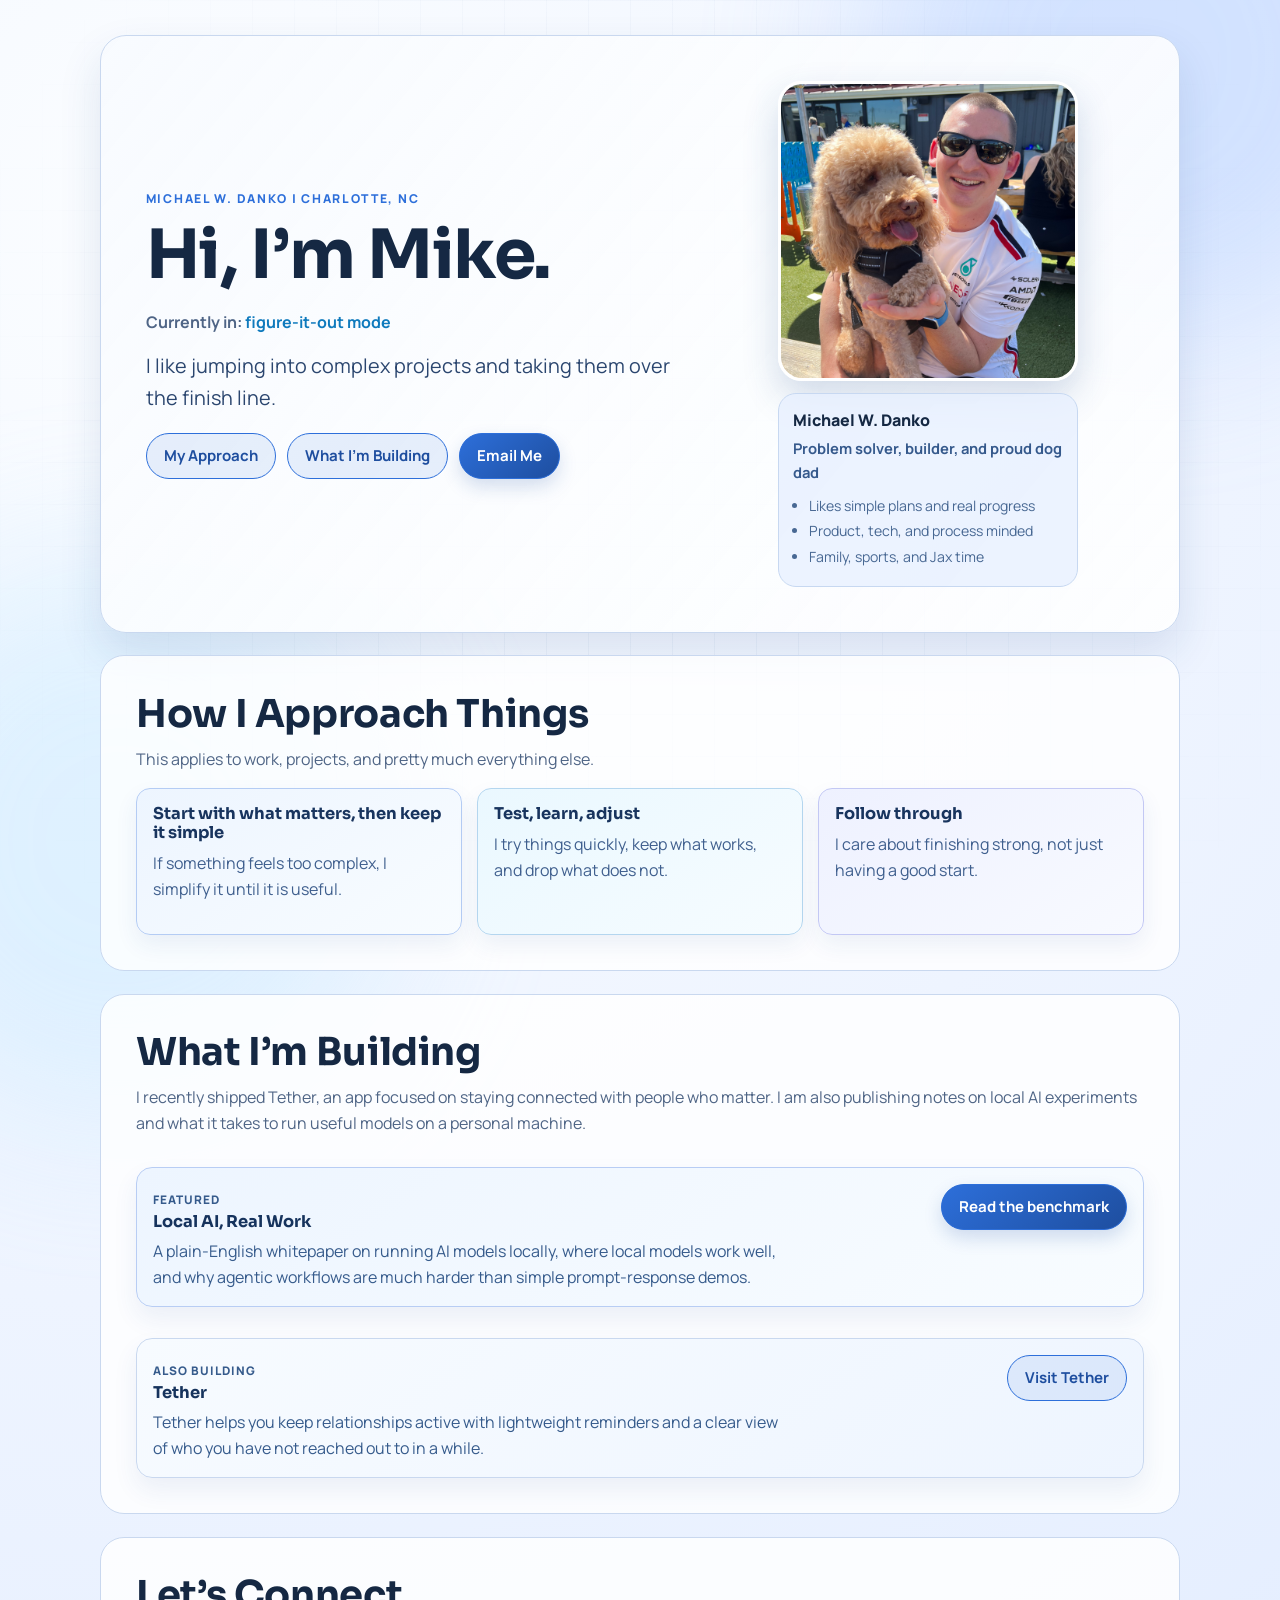
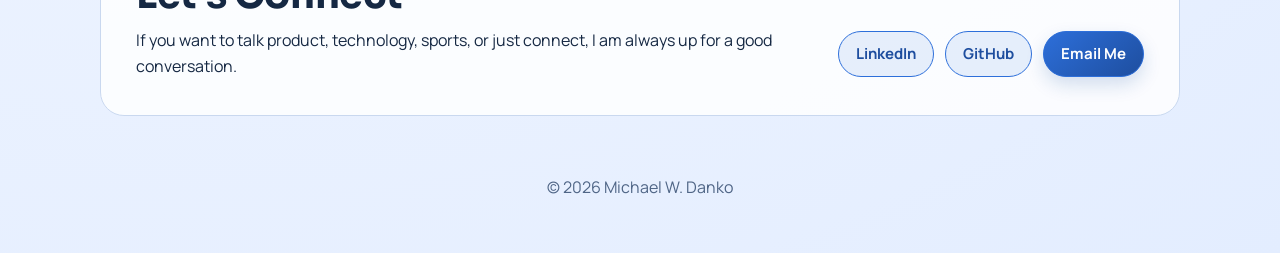
==== index.html @ 5212ba72 "hides po page" ====
<!doctype html>
<html lang="en">
  <head>
    <meta charset="UTF-8" />
    <meta name="viewport" content="width=device-width, initial-scale=1.0" />
    <title>Michael W. Danko | Product, Systems, and Good Dad Energy</title>
    <meta
      name="description"
      content="Get to know Michael W. Danko: product leadership, systems thinking, technical curiosity, and practical execution."
    />
    <link rel="canonical" href="https://michaelwdanko.com/" />

    <meta property="og:type" content="website" />
    <meta property="og:url" content="https://michaelwdanko.com/" />
    <meta property="og:title" content="Michael W. Danko | Product, Systems, and Good Dad Energy" />
    <meta
      property="og:description"
      content="Get to know Michael W. Danko: product leadership, systems thinking, technical curiosity, and practical execution."
    />
    <meta property="og:image" content="https://michaelwdanko.com/images/profile-photo2.jpeg" />
    <meta property="og:image:alt" content="Michael Danko with Jax" />

    <meta name="twitter:card" content="summary_large_image" />
    <meta name="twitter:url" content="https://michaelwdanko.com/" />
    <meta name="twitter:title" content="Michael W. Danko | Product, Systems, and Good Dad Energy" />
    <meta
      name="twitter:description"
      content="Get to know Michael W. Danko: product leadership, systems thinking, technical curiosity, and practical execution."
    />
    <meta name="twitter:image" content="https://michaelwdanko.com/images/profile-photo2.jpeg" />
    <meta name="twitter:image:alt" content="Michael Danko with Jax" />

    <link rel="preconnect" href="https://fonts.googleapis.com" />
    <link rel="preconnect" href="https://fonts.gstatic.com" crossorigin />
    <link
      href="https://fonts.googleapis.com/css2?family=Manrope:wght@400;500;600;700;800&family=Sora:wght@500;600;700;800&display=swap"
      rel="stylesheet"
    />
    <link rel="stylesheet" href="styles.css" />
  </head>
  <body>
    <div class="texture" aria-hidden="true"></div>
    <div class="orb orb-a" aria-hidden="true"></div>
    <div class="orb orb-b" aria-hidden="true"></div>

    <main id="top" class="container">
      <section class="hero reveal">
        <div class="hero-grid">
          <div>
            <p class="eyebrow">Michael W. Danko | Charlotte, NC</p>
            <h1>Hi, I’m Mike.</h1>
            <p class="rotator-wrap">
              Currently in:
              <span id="rotator" class="rotator">figure-it-out mode</span>
            </p>
            <p class="lead">
              I like jumping into complex projects and taking them over the finish line.
            </p>
            <div class="hero-actions">
              <a class="btn btn-ghost" href="#work">My Approach</a>
              <a class="btn btn-ghost" href="#projects">What I’m Building</a>
              <a class="btn btn-primary" href="#connect">Email Me</a>
            </div>
          </div>
          <aside class="hero-profile">
            <img
              class="profile-photo"
              src="images/profile-photo2.jpeg"
              alt="Michael Danko with Jax"
              onerror="this.onerror=null;this.src='images/profile-photo.jpg';"
            />
            <div class="profile-card">
              <p class="profile-name">Michael W. Danko</p>
              <p class="profile-title">Problem solver, builder, and proud dog dad</p>
              <ul class="profile-highlights">
                <li>Likes simple plans and real progress</li>
                <li>Product, tech, and process minded</li>
                <li>Family, sports, and Jax time</li>
              </ul>
            </div>
          </aside>
        </div>
      </section>

      <section id="work" class="panel reveal delay-1">
        <h2>How I Approach Things</h2>
        <p class="section-intro">
          This applies to work, projects, and pretty much everything else.
        </p>
        <div class="work-grid">
          <article>
            <h3>Start with what matters, then keep it simple</h3>
            <p>
              If something feels too complex, I simplify it until it is useful.
            </p>
          </article>
          <article>
            <h3>Test, learn, adjust</h3>
            <p>I try things quickly, keep what works, and drop what does not.</p>
          </article>
          <article>
            <h3>Follow through</h3>
            <p>I care about finishing strong, not just having a good start.</p>
          </article>
        </div>
      </section>

      <section id="projects" class="panel reveal delay-2">
        <h2>What I’m Building</h2>
        <p class="section-intro">
          I recently shipped Tether, an app focused on staying connected with people who matter.
          I am also publishing notes on local AI experiments and what it takes to run useful models on a personal machine.
        </p>
        <div class="project-stack">
          <article class="project-card">
            <div>
              <p class="project-label">Featured</p>
              <h3>Local AI, Real Work</h3>
              <p>
                A plain-English whitepaper on running AI models locally, where local models work well,
                and why agentic workflows are much harder than simple prompt-response demos.
              </p>
            </div>
            <a class="btn btn-primary" href="llm-benchmarking.html">Read the benchmark</a>
          </article>

          <!-- <article class="project-card project-card-secondary">
            <div>
              <p class="project-label">New draft</p>
              <h3>How I use AI as a product owner</h3>
              <p>
                A blog-style walkthrough of how I use voice capture, frontier models, and artifact-specific skills
                to turn rough thinking into structured product work.
              </p>
            </div>
            <a class="btn btn-ghost" href="po-workflow.html">Read the workflow</a>
          </article> -->

          <article class="project-card project-card-secondary">
            <div>
              <p class="project-label">Also building</p>
              <h3>Tether</h3>
              <p>
                Tether helps you keep relationships active with lightweight reminders and a clear view
                of who you have not reached out to in a while.
              </p>
            </div>
            <a
              class="btn btn-ghost"
              href="https://tether.michaelwdanko.com"
              target="_blank"
              rel="noreferrer"
              >Visit Tether</a
            >
          </article>
        </div>
      </section>

      <section id="connect" class="connect panel reveal delay-3">
        <h2>Let’s Connect</h2>
        <div class="connect-row">
          <p>
            If you want to talk product, technology, sports, or just connect, I am always up for a good conversation.
          </p>
          <div class="connect-actions">
            <a class="btn btn-ghost" href="http://linkedin.com/in/michaelwdanko/" target="_blank" rel="noreferrer"
              >LinkedIn</a
            >
            <a class="btn btn-ghost" href="https://github.com/MichaelWDanko" target="_blank" rel="noreferrer"
              >GitHub</a
            >
            <a class="btn btn-primary" href="mailto:michaeldanko@icloud.com">Email Me</a>
          </div>
        </div>
      </section>
    </main>

    <footer>
      <p>© <span id="year"></span> Michael W. Danko</p>
    </footer>

    <script src="script.js"></script>
  </body>
</html>
---- styles.css ----
:root {
  --bg: #eef4ff;
  --bg-deep: #e3edff;
  --paper: #f8fbff;
  --panel: rgba(255, 255, 255, 0.82);
  --text: #152843;
  --muted: #4f6586;
  --line: #c9d8ef;
  --brand: #2d6fda;
  --brand-dark: #1e4e9f;
  --brand-soft: #e2edff;
  --accent: #5ea9ff;
  --pop: #0f7abd;
  --shadow: 0 20px 44px rgba(27, 64, 129, 0.12);
}

* {
  box-sizing: border-box;
}

html {
  scroll-behavior: smooth;
}

body {
  margin: 0;
  background: radial-gradient(circle at 14% 12%, #fbfdff 0%, var(--bg) 55%, var(--bg-deep) 100%);
  color: var(--text);
  font-family: "Manrope", "Avenir Next", "Segoe UI", sans-serif;
  line-height: 1.6;
  overflow-x: hidden;
}

.texture {
  position: fixed;
  inset: 0;
  pointer-events: none;
  background-image: linear-gradient(rgba(58, 96, 156, 0.05) 1px, transparent 1px),
    linear-gradient(90deg, rgba(58, 96, 156, 0.05) 1px, transparent 1px);
  background-size: 42px 42px;
  mask-image: radial-gradient(circle at center, black 32%, transparent 92%);
  z-index: -4;
}

.orb {
  position: fixed;
  width: 560px;
  height: 560px;
  border-radius: 50%;
  filter: blur(80px);
  opacity: 0.35;
  pointer-events: none;
  z-index: -3;
}

.orb-a {
  right: -140px;
  top: -220px;
  background: #9dc0ff;
}

.orb-b {
  left: -160px;
  bottom: -220px;
  background: #b8e4ff;
}

.container {
  width: min(1080px, calc(100% - 2.2rem));
  margin: 2.2rem auto 3.7rem;
  display: grid;
  gap: 1.4rem;
}

.hero {
  border-radius: 26px;
  border: 1px solid var(--line);
  background: linear-gradient(130deg, var(--paper) 0%, rgba(255, 255, 255, 0.85) 100%);
  box-shadow: var(--shadow);
  padding: clamp(1.4rem, 4vw, 2.8rem);
}

.hero-grid {
  display: grid;
  grid-template-columns: 1.15fr 0.85fr;
  gap: 1rem;
  align-items: center;
}

.hero-profile {
  display: grid;
  gap: 0.75rem;
  justify-items: center;
}

.profile-photo {
  width: min(300px, 100%);
  aspect-ratio: 1;
  object-fit: cover;
  border-radius: 24px;
  border: 3px solid #ffffff;
  box-shadow: 0 16px 36px rgba(36, 73, 138, 0.2);
}

.profile-card {
  width: min(300px, 100%);
  border: 1px solid #c7d8f1;
  background: rgba(232, 241, 255, 0.8);
  border-radius: 18px;
  padding: 0.9rem;
}

.profile-name {
  margin: 0;
  font-weight: 800;
  font-size: 1rem;
}

.profile-title {
  margin: 0.2rem 0 0;
  color: #35598c;
  font-size: 0.92rem;
  font-weight: 700;
}

.profile-highlights {
  margin: 0.65rem 0 0;
  padding-left: 1rem;
  color: #486893;
}

.profile-highlights li {
  margin-bottom: 0.2rem;
  font-size: 0.88rem;
}

.eyebrow {
  margin: 0;
  text-transform: uppercase;
  font-size: 0.76rem;
  letter-spacing: 0.14em;
  color: var(--brand);
  font-weight: 800;
}

h1,
h2,
h3 {
  margin: 0;
  line-height: 1.15;
  font-family: "Sora", "Manrope", "Avenir Next", sans-serif;
}

h1 {
  font-size: clamp(2.15rem, 6.6vw, 4.25rem);
  font-weight: 700;
  letter-spacing: -0.02em;
  margin-top: 0.45rem;
}

h2 {
  font-size: clamp(1.6rem, 4.2vw, 2.4rem);
  font-weight: 700;
  letter-spacing: -0.01em;
  margin-bottom: 0.7rem;
}

h3 {
  font-size: 1.02rem;
  font-weight: 700;
}

p {
  margin-top: 0;
}

.lead {
  font-size: clamp(1.04rem, 2.2vw, 1.24rem);
  color: #2b466f;
  max-width: 62ch;
  margin-top: 0.9rem;
}

.top-profile {
  margin: 0.7rem 0 0;
  color: #355885;
  max-width: 62ch;
}

.rotator-wrap {
  margin: 1rem 0 0;
  font-weight: 700;
  color: var(--muted);
}

.rotator {
  color: var(--pop);
}

.hero-actions,
.connect-actions {
  margin-top: 1.15rem;
  display: flex;
  flex-wrap: wrap;
  gap: 0.7rem;
}

.connect-row {
  display: flex;
  align-items: center;
  justify-content: space-between;
  gap: 1rem;
}

.connect-row p {
  margin: 0;
  flex: 1 1 620px;
}

.connect-row .connect-actions {
  margin-top: 0;
  flex: 0 0 auto;
}

.btn {
  border: 1px solid var(--brand);
  border-radius: 999px;
  padding: 0.62rem 1.06rem;
  text-decoration: none;
  font-weight: 700;
  font-size: 0.94rem;
  background: transparent;
  cursor: pointer;
  transition: transform 200ms ease, background 240ms ease, color 200ms ease, border-color 240ms ease,
    box-shadow 240ms ease;
}

.btn:hover,
.btn:focus-visible {
  transform: translateY(-2px);
}

.btn-primary,
.btn-primary:link,
.btn-primary:visited {
  color: #ffffff;
  background-color: var(--brand-dark);
  background-image: linear-gradient(140deg, var(--brand) 0%, var(--brand-dark) 100%);
  box-shadow: 0 8px 18px rgba(30, 78, 159, 0.18);
}

.btn-primary:hover,
.btn-primary:focus-visible {
  background-color: #17458f;
  background-image: linear-gradient(140deg, #2562c8 0%, #17458f 100%);
  box-shadow: 0 10px 20px rgba(23, 69, 143, 0.24);
}

.btn-ghost,
.btn-ghost:link,
.btn-ghost:visited {
  color: var(--brand-dark);
  background: rgba(45, 111, 218, 0.1);
}

.btn-ghost:hover,
.btn-ghost:focus-visible {
  background: rgba(45, 111, 218, 0.18);
}

.panel {
  background: var(--panel);
  border: 1px solid var(--line);
  border-radius: 24px;
  padding: clamp(1.2rem, 2.8vw, 2.2rem);
}

.section-intro {
  color: var(--muted);
}

.work-grid {
  margin-top: 0.9rem;
  display: grid;
  grid-template-columns: repeat(3, minmax(0, 1fr));
  gap: 0.9rem;
}

.work-grid article {
  background: rgba(246, 251, 255, 0.95);
  border: 1px solid #bfcfee;
  border-radius: 14px;
  padding: 1rem;
  box-shadow: 0 10px 22px rgba(37, 79, 150, 0.08);
}

.work-grid article:nth-child(1) {
  background: linear-gradient(145deg, #edf5ff 0%, #f8fcff 100%);
  border-color: #b4ccf4;
}

.work-grid article:nth-child(2) {
  background: linear-gradient(145deg, #eaf8ff 0%, #f6fcff 100%);
  border-color: #b4d6ef;
}

.work-grid article:nth-child(3) {
  background: linear-gradient(145deg, #eef1ff 0%, #f8faff 100%);
  border-color: #c3c8f4;
}

.work-grid h3 {
  color: #18345e;
}

.work-grid p {
  margin-top: 0.5rem;
  color: #3f5f8e;
}

.project-stack {
  display: grid;
  gap: 1rem;
}

.project-card {
  margin-top: 0.9rem;
  background: linear-gradient(145deg, #edf5ff 0%, #f8fcff 100%);
  border: 1px solid #b8cdf4;
  border-radius: 16px;
  padding: 1rem;
  box-shadow: 0 12px 24px rgba(37, 79, 150, 0.08);
  display: flex;
  align-items: flex-start;
  justify-content: space-between;
  gap: 1rem;
}

.project-card-secondary {
  background: linear-gradient(145deg, #f7fbff 0%, #eef5ff 100%);
  border-color: #c9d8ef;
}

.project-card h3 {
  margin-top: 0.2rem;
  color: #16335d;
}

.project-card p {
  margin: 0.45rem 0 0;
  color: #365b8c;
  max-width: 64ch;
}

.project-label {
  margin: 0;
  text-transform: uppercase;
  letter-spacing: 0.08em;
  font-size: 0.74rem;
  font-weight: 800;
  color: #2a66c9;
}

footer {
  text-align: center;
  padding: 0 1rem 2.3rem;
  color: var(--muted);
}

.reveal {
  opacity: 0;
  transform: translateY(18px);
  animation: lift 700ms ease forwards;
}

.delay-1 {
  animation-delay: 100ms;
}

.delay-2 {
  animation-delay: 180ms;
}

.delay-3 {
  animation-delay: 260ms;
}

@keyframes lift {
  to {
    opacity: 1;
    transform: translateY(0);
  }
}

@media (max-width: 980px) {
  .container {
    width: min(1080px, calc(100% - 1.4rem));
  }

  .hero-grid {
    grid-template-columns: 1fr;
    gap: 1.3rem;
  }

  .hero-profile {
    width: 100%;
    grid-template-columns: minmax(180px, 240px) minmax(0, 1fr);
    justify-items: stretch;
    align-items: start;
    gap: 0.9rem;
  }

  .profile-photo,
  .profile-card {
    width: 100%;
  }

  .profile-photo {
    max-width: 240px;
  }

  h1 {
    font-size: clamp(2rem, 8vw, 3.35rem);
  }

  .lead {
    font-size: clamp(1rem, 2.6vw, 1.14rem);
  }
}

@media (max-width: 860px) {
  .work-grid {
    grid-template-columns: 1fr;
  }

  .hero-actions,
  .connect-actions {
    justify-content: center;
  }

  .connect-row {
    flex-direction: column;
    align-items: flex-start;
  }

  .connect-row p {
    flex: none;
  }

  .connect-row .connect-actions {
    margin-top: 0.8rem;
  }

  .project-card {
    flex-direction: column;
    align-items: flex-start;
  }

  .project-card .btn {
    align-self: center;
  }
}

@media (max-width: 760px) {
  .hero-profile {
    grid-template-columns: 1fr;
    justify-items: center;
  }

  .profile-photo {
    width: min(90%, 460px);
    max-width: none;
  }

  .profile-card {
    width: 100%;
    max-width: none;
    justify-self: stretch;
  }
}

@media (max-width: 720px) {
  .container {
    margin-top: 1.4rem;
  }

  .hero {
    border-radius: 20px;
  }

  .whitepaper-main {
    width: calc(100% - 1rem);
  }

  .article-prose {
    max-width: none;
  }

  .tech-table-wrap {
    overflow-x: auto;
    -webkit-overflow-scrolling: touch;
    padding-bottom: 0.35rem;
  }

  .tech-table {
    min-width: 680px;
  }

  .tech-table th,
  .tech-table td {
    padding: 0.7rem 0.7rem;
  }

  .tech-table td {
    font-size: 0.92rem;
  }
}

@media (prefers-reduced-motion: reduce) {
  html {
    scroll-behavior: auto;
  }

  .reveal {
    opacity: 1;
    transform: none;
    animation: none;
  }

  .btn {
    transition: none;
  }
}

.whitepaper-main {
  width: min(1120px, calc(100% - 2.2rem));
}

.whitepaper-hero {
  display: grid;
  gap: 1rem;
  justify-items: center;
  text-align: center;
}

.whitepaper-hero .hero-actions {
  justify-content: center;
}

.whitepaper-hero > * {
  width: min(860px, 100%);
}

.kicker {
  margin: 0;
  text-transform: uppercase;
  font-size: 0.76rem;
  letter-spacing: 0.14em;
  color: var(--brand);
  font-weight: 800;
}

.whitepaper-meta {
  display: flex;
  flex-wrap: wrap;
  gap: 0.6rem 0.75rem;
  align-items: center;
  justify-content: center;
}

.meta-pill {
  display: inline-flex;
  align-items: center;
  padding: 0.12rem 0;
  border-radius: 0;
  border: 0;
  background: transparent;
  color: #4d678d;
  font-size: 0.86rem;
  font-weight: 700;
  box-shadow: none;
}

.meta-pill::before {
  content: "•";
  color: #7ea7e6;
  margin-right: 0.45rem;
  font-weight: 800;
}

.article-panel {
  background: var(--panel);
  border: 1px solid var(--line);
  border-radius: 24px;
  padding: clamp(1.4rem, 3vw, 2.4rem);
}

.article-prose {
  max-width: 860px;
  margin: 0 auto;
}

.article-prose h2 {
  margin-top: 2rem;
  margin-bottom: 0.75rem;
  font-size: clamp(1.28rem, 2.2vw, 1.7rem);
  line-height: 1.2;
}

.article-prose h2:first-child {
  margin-top: 0;
}

.article-prose h3 {
  margin-top: 1.2rem;
  margin-bottom: 0.45rem;
  font-size: 1rem;
  line-height: 1.3;
  color: #18345e;
}

.article-prose p,
.article-prose li {
  font-size: 1rem;
  color: #28476f;
}

.article-prose p {
  margin-bottom: 1rem;
}

.article-prose ul,
.article-prose ol {
  padding-left: 1.25rem;
  margin: 0.6rem 0 1rem;
}

.article-prose li + li {
  margin-top: 0.45rem;
}

.callout {
  border-left: 4px solid var(--brand);
  background: linear-gradient(145deg, #f7fbff 0%, #eef5ff 100%);
  border-radius: 16px;
  padding: 1rem 1rem 1rem 1.15rem;
  margin: 1.25rem 0;
}

.callout p:last-child {
  margin-bottom: 0;
}

.divider-heading {
  margin-top: 2.6rem;
}

.tech-section {
  display: grid;
  gap: 1rem;
  margin-top: 2rem;
}

.tech-table-wrap {
  overflow-x: auto;
}

.tech-table {
  width: 100%;
  border-collapse: collapse;
  min-width: 760px;
}

.tech-table th,
.tech-table td {
  text-align: left;
  padding: 0.8rem 0.85rem;
  border-bottom: 1px solid #d8e3f5;
  vertical-align: top;
}

.tech-table th {
  font-size: 0.82rem;
  letter-spacing: 0.03em;
  text-transform: uppercase;
  color: #46628d;
}

.th-help {
  position: relative;
  display: inline-flex;
  align-items: center;
  gap: 0.35rem;
  cursor: help;
  text-decoration: underline dotted rgba(70, 98, 141, 0.55);
  text-underline-offset: 0.18rem;
}

.th-help::after {
  content: "?";
  display: inline-flex;
  align-items: center;
  justify-content: center;
  width: 1rem;
  height: 1rem;
  border-radius: 999px;
  background: #dce8fb;
  color: #3d5e8d;
  font-size: 0.68rem;
  font-weight: 800;
  line-height: 1;
}

.th-tooltip {
  position: absolute;
  left: 0;
  top: calc(100% + 0.55rem);
  z-index: 10;
  width: min(280px, 70vw);
  padding: 0.7rem 0.8rem;
  border-radius: 12px;
  background: rgba(22, 39, 65, 0.96);
  color: #f7fbff;
  font-size: 0.78rem;
  font-weight: 600;
  letter-spacing: normal;
  line-height: 1.45;
  text-transform: none;
  box-shadow: 0 16px 32px rgba(16, 31, 55, 0.22);
  opacity: 0;
  visibility: hidden;
  transform: translateY(4px);
  transition: opacity 160ms ease, transform 160ms ease, visibility 160ms ease;
}

.th-help:hover .th-tooltip,
.th-help:focus .th-tooltip,
.th-help:focus-visible .th-tooltip {
  opacity: 1;
  visibility: visible;
  transform: translateY(0);
}

.tech-table td {
  font-size: 0.95rem;
  color: #25456f;
}

.tech-table tr:last-child td {
  border-bottom: 0;
}

.note-list {
  margin: 0;
  padding-left: 1.1rem;
  color: #3f5f8e;
}

.note-list li + li {
  margin-top: 0.45rem;
}

.workflow-grid {
  display: grid;
  grid-template-columns: repeat(3, minmax(0, 1fr));
  gap: 1rem;
  margin: 1.35rem 0 1.5rem;
}

.workflow-step,
.prompt-card {
  background: linear-gradient(145deg, #f7fbff 0%, #eef5ff 100%);
  border: 1px solid #cfe0f8;
  border-radius: 18px;
  padding: 1rem;
}

.workflow-step p {
  line-height: 1.65;
}

.workflow-step-number,
.prompt-label {
  margin: 0;
  text-transform: uppercase;
  letter-spacing: 0.08em;
  font-size: 0.74rem;
  font-weight: 800;
  color: #2a66c9;
}

.workflow-step h3,
.prompt-card h3 {
  margin-top: 0.35rem;
  margin-bottom: 0.55rem;
}

.workflow-step p:last-child,
.prompt-card p:last-child {
  margin-bottom: 0;
}

.prompt-grid {
  display: grid;
  grid-template-columns: repeat(2, minmax(0, 1fr));
  gap: 1rem;
  margin: 1.35rem 0 1.5rem;
}

.prompt-card pre {
  margin: 0.85rem 0 0;
  padding: 1.05rem 1.1rem;
  border-radius: 14px;
  background: #16335d;
  color: #f7fbff;
  overflow-x: auto;
}

.prompt-card code {
  font-family: "SFMono-Regular", "SF Mono", Consolas, "Liberation Mono", Menlo, monospace;
  font-size: 0.88rem;
  line-height: 1.65;
  white-space: pre-wrap;
}

@media (max-width: 900px) {
  .workflow-grid,
  .prompt-grid {
    grid-template-columns: 1fr;
  }
}
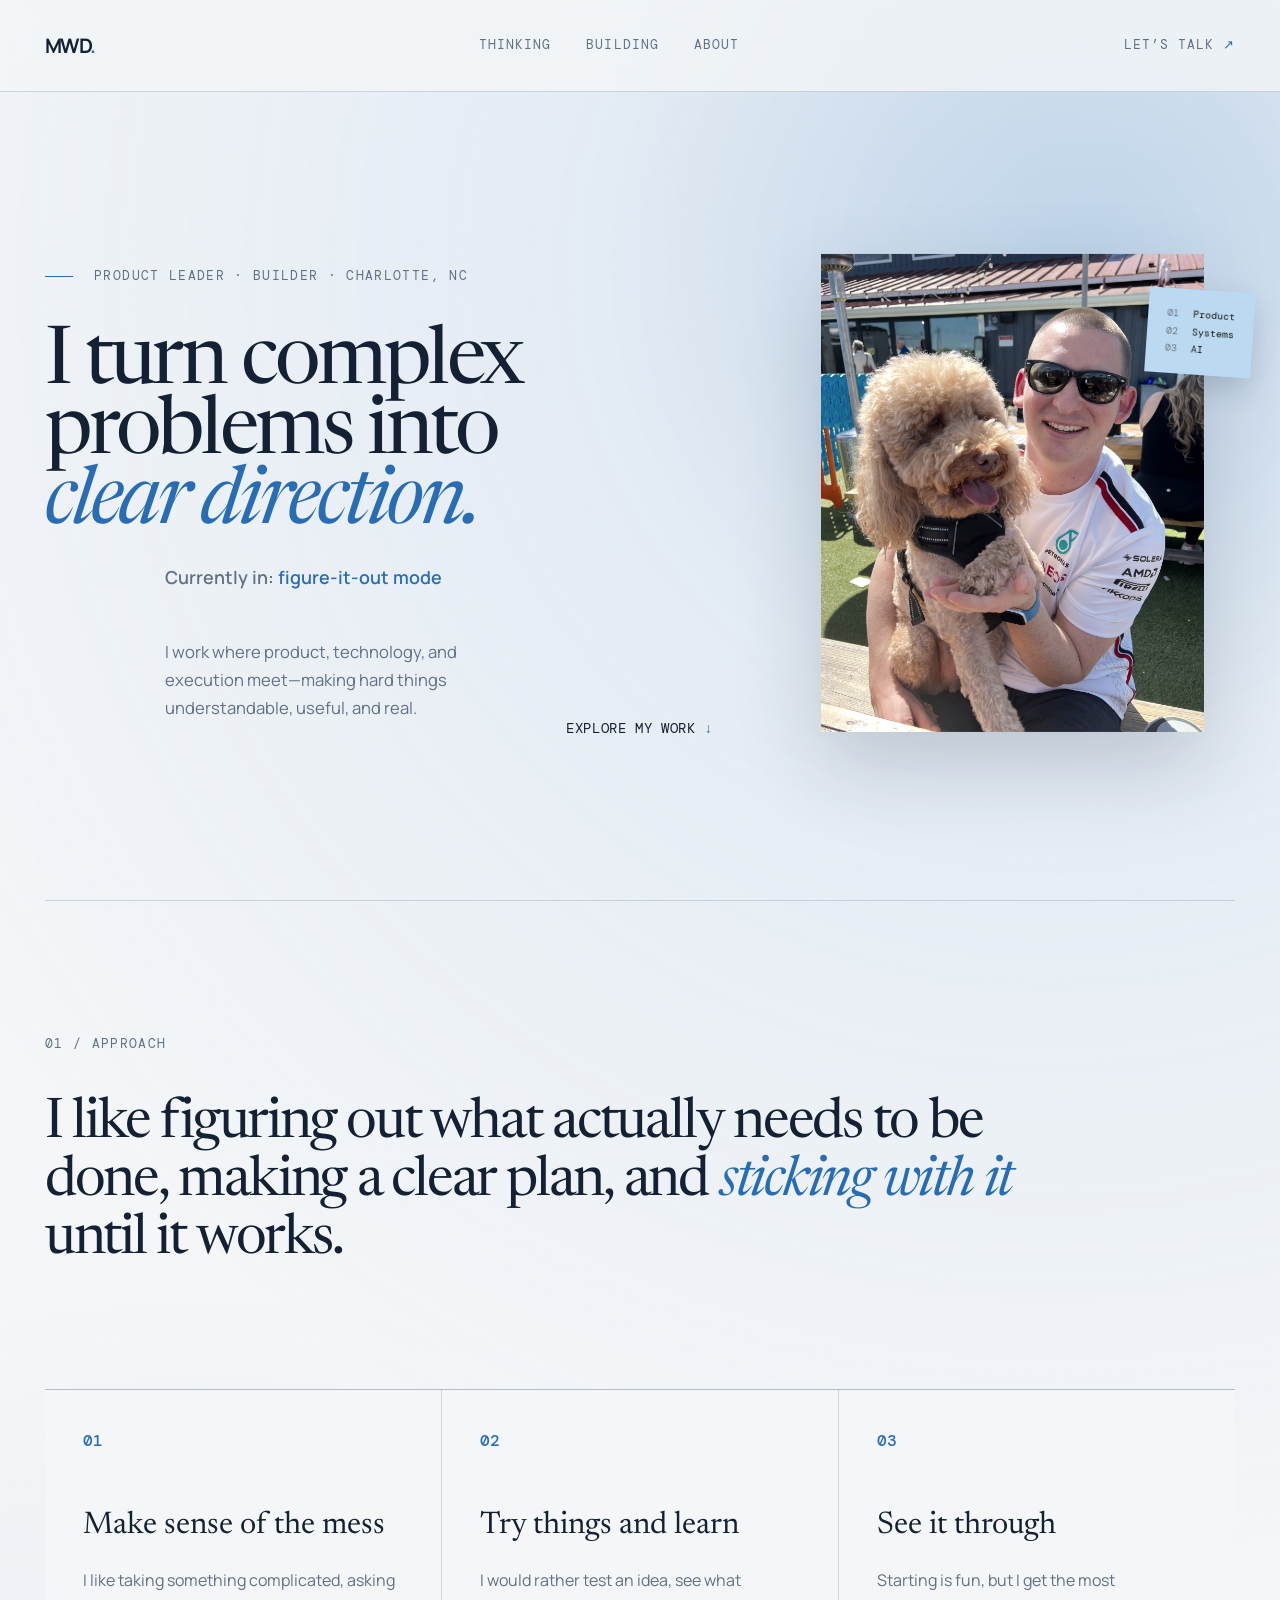
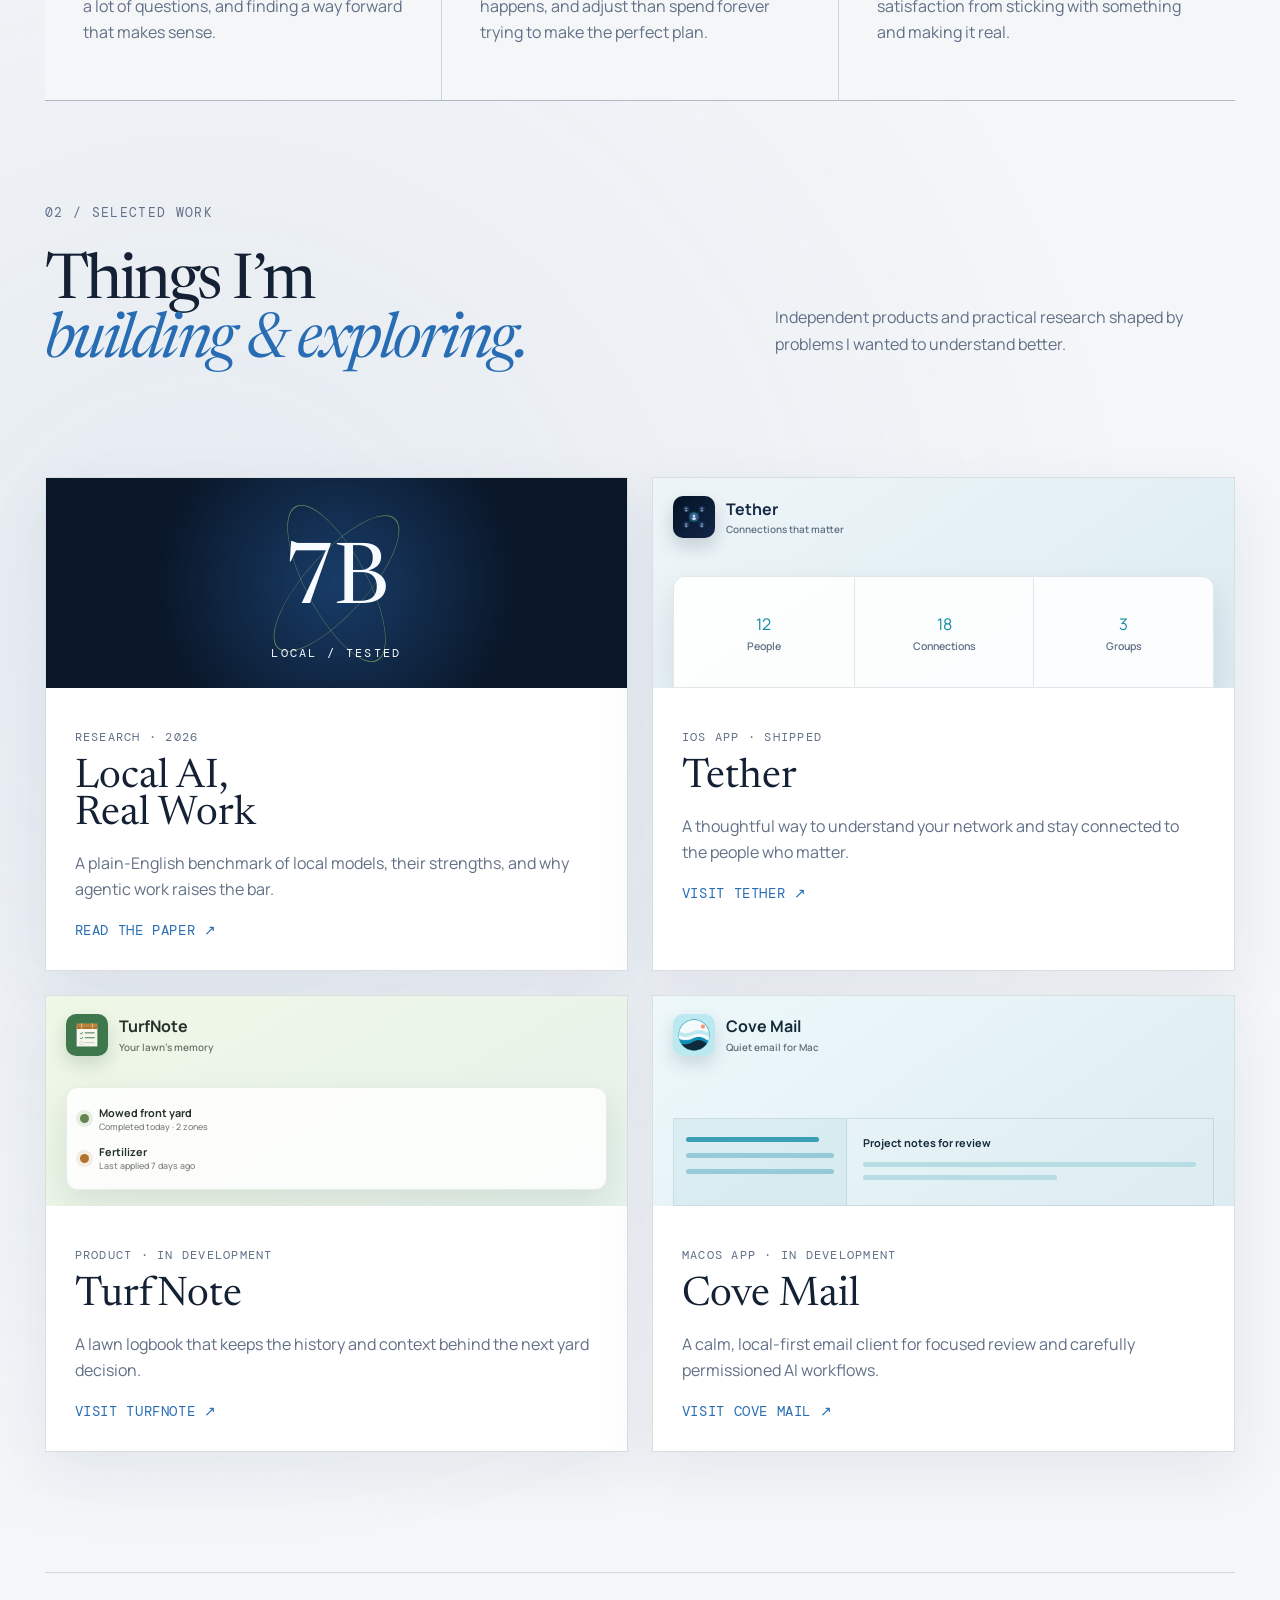
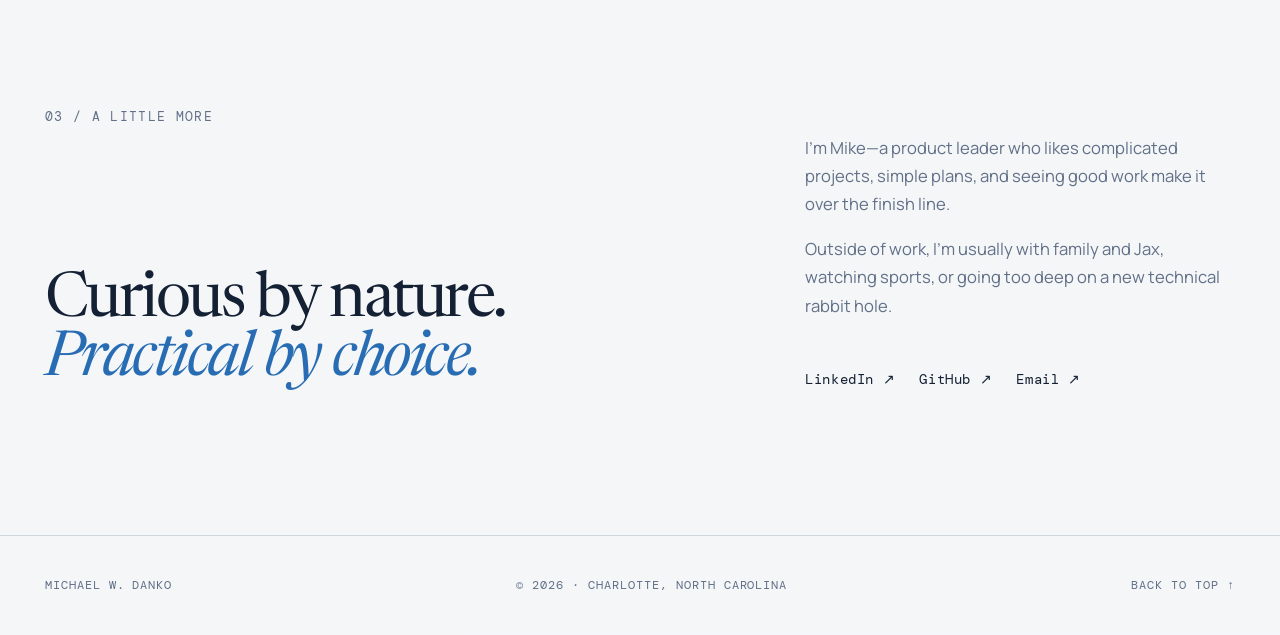
==== commit 16d692c6: "feat(site): redesign personal portfolio - Adds a brighter cinematic homepage with responsive motion " ====
--- a/index.html
+++ b/index.html
@@ -3,182 +3,115 @@
   <head>
     <meta charset="UTF-8" />
     <meta name="viewport" content="width=device-width, initial-scale=1.0" />
-    <title>Michael W. Danko | Product, Systems, and Good Dad Energy</title>
-    <meta
-      name="description"
-      content="Get to know Michael W. Danko: product leadership, systems thinking, technical curiosity, and practical execution."
-    />
+    <title>Michael W. Danko | Product leader and builder</title>
+    <meta name="description" content="Michael W. Danko is a product leader and builder working across software, systems, and practical AI." />
     <link rel="canonical" href="https://michaelwdanko.com/" />
-
     <meta property="og:type" content="website" />
     <meta property="og:url" content="https://michaelwdanko.com/" />
-    <meta property="og:title" content="Michael W. Danko | Product, Systems, and Good Dad Energy" />
-    <meta
-      property="og:description"
-      content="Get to know Michael W. Danko: product leadership, systems thinking, technical curiosity, and practical execution."
-    />
-    <meta property="og:image" content="https://michaelwdanko.com/images/profile-photo2.jpeg" />
-    <meta property="og:image:alt" content="Michael Danko with Jax" />
-
+    <meta property="og:title" content="Michael W. Danko | Product leader and builder" />
+    <meta property="og:description" content="Product leadership, practical systems, and software built to solve real problems." />
+    <meta property="og:image" content="https://michaelwdanko.com/images/site-social-card.png" />
     <meta name="twitter:card" content="summary_large_image" />
-    <meta name="twitter:url" content="https://michaelwdanko.com/" />
-    <meta name="twitter:title" content="Michael W. Danko | Product, Systems, and Good Dad Energy" />
-    <meta
-      name="twitter:description"
-      content="Get to know Michael W. Danko: product leadership, systems thinking, technical curiosity, and practical execution."
-    />
-    <meta name="twitter:image" content="https://michaelwdanko.com/images/profile-photo2.jpeg" />
-    <meta name="twitter:image:alt" content="Michael Danko with Jax" />
-
+    <meta name="twitter:image" content="https://michaelwdanko.com/images/site-social-card.png" />
     <link rel="preconnect" href="https://fonts.googleapis.com" />
     <link rel="preconnect" href="https://fonts.gstatic.com" crossorigin />
-    <link
-      href="https://fonts.googleapis.com/css2?family=Manrope:wght@400;500;600;700;800&family=Sora:wght@500;600;700;800&display=swap"
-      rel="stylesheet"
-    />
+    <link href="https://fonts.googleapis.com/css2?family=DM+Mono:wght@400;500&family=Manrope:wght@400;500;600;700&family=Newsreader:opsz,wght@6..72,400;6..72,500&display=swap" rel="stylesheet" />
     <link rel="stylesheet" href="styles.css" />
+    <link rel="stylesheet" href="cinematic.css?v=2" />
   </head>
   <body>
-    <div class="texture" aria-hidden="true"></div>
-    <div class="orb orb-a" aria-hidden="true"></div>
-    <div class="orb orb-b" aria-hidden="true"></div>
+    <div class="ambient" aria-hidden="true"></div>
+    <header class="site-header">
+      <a class="wordmark" href="#top">MWD<span>.</span></a>
+      <nav aria-label="Primary navigation">
+        <a href="#thinking">Thinking</a><a href="#building">Building</a><a href="#about">About</a>
+      </nav>
+      <a class="header-contact" href="mailto:michaeldanko@icloud.com">Let’s talk <span>↗</span></a>
+    </header>
 
-    <main id="top" class="container">
-      <section class="hero reveal">
-        <div class="hero-grid">
-          <div>
-            <p class="eyebrow">Michael W. Danko | Charlotte, NC</p>
-            <h1>Hi, I’m Mike.</h1>
-            <p class="rotator-wrap">
-              Currently in:
-              <span id="rotator" class="rotator">figure-it-out mode</span>
-            </p>
-            <p class="lead">
-              I like jumping into complex projects and taking them over the finish line.
-            </p>
-            <div class="hero-actions">
-              <a class="btn btn-ghost" href="#work">My Approach</a>
-              <a class="btn btn-ghost" href="#projects">What I’m Building</a>
-              <a class="btn btn-primary" href="#connect">Email Me</a>
-            </div>
+    <main id="top">
+      <section class="hero">
+        <div class="hero-copy reveal">
+          <p class="eyebrow"><span></span> Product leader · Builder · Charlotte, NC</p>
+          <h1>I turn complex<br />problems into<br /><em>clear direction.</em></h1>
+          <p class="mode-line">Currently in: <span id="mode-rotator" aria-live="polite">figure-it-out mode</span></p>
+          <div class="hero-bottom">
+            <p>I work where product, technology, and execution meet—making hard things understandable, useful, and real.</p>
+            <a class="text-link" href="#building">Explore my work <span>↓</span></a>
           </div>
-          <aside class="hero-profile">
-            <img
-              class="profile-photo"
-              src="images/profile-photo2.jpeg"
-              alt="Michael Danko with Jax"
-              onerror="this.onerror=null;this.src='images/profile-photo.jpg';"
-            />
-            <div class="profile-card">
-              <p class="profile-name">Michael W. Danko</p>
-              <p class="profile-title">Problem solver, builder, and proud dog dad</p>
-              <ul class="profile-highlights">
-                <li>Likes simple plans and real progress</li>
-                <li>Product, tech, and process minded</li>
-                <li>Family, sports, and Jax time</li>
-              </ul>
-            </div>
-          </aside>
+        </div>
+        <div class="hero-portrait reveal" aria-label="Portrait of Michael Danko with Jax">
+          <div class="portrait-frame"><img src="images/profile-photo2.jpeg" alt="Michael Danko with Jax" /></div>
+          <div class="portrait-note note-two"><span>01</span> Product<br /><span>02</span> Systems<br /><span>03</span> AI</div>
         </div>
       </section>
 
-      <section id="work" class="panel reveal delay-1">
-        <h2>How I Approach Things</h2>
-        <p class="section-intro">
-          This applies to work, projects, and pretty much everything else.
-        </p>
-        <div class="work-grid">
-          <article>
-            <h3>Start with what matters, then keep it simple</h3>
-            <p>
-              If something feels too complex, I simplify it until it is useful.
-            </p>
-          </article>
-          <article>
-            <h3>Test, learn, adjust</h3>
-            <p>I try things quickly, keep what works, and drop what does not.</p>
-          </article>
-          <article>
-            <h3>Follow through</h3>
-            <p>I care about finishing strong, not just having a good start.</p>
-          </article>
+      <section id="thinking" class="manifesto reveal">
+        <p class="section-number">01 / Approach</p>
+        <blockquote>I like figuring out what actually needs to be done, making a clear plan, and <em>sticking with it</em> until it works.</blockquote>
+        <div class="principles">
+          <article><span>01</span><h3>Make sense of the mess</h3><p>I like taking something complicated, asking a lot of questions, and finding a way forward that makes sense.</p></article>
+          <article><span>02</span><h3>Try things and learn</h3><p>I would rather test an idea, see what happens, and adjust than spend forever trying to make the perfect plan.</p></article>
+          <article><span>03</span><h3>See it through</h3><p>Starting is fun, but I get the most satisfaction from sticking with something and making it real.</p></article>
         </div>
       </section>
 
-      <section id="projects" class="panel reveal delay-2">
-        <h2>What I’m Building</h2>
-        <p class="section-intro">
-          I recently shipped Tether, an app focused on staying connected with people who matter.
-          I am also publishing notes on local AI experiments and what it takes to run useful models on a personal machine.
-        </p>
-        <div class="project-stack">
-          <article class="project-card">
-            <div>
-              <p class="project-label">Featured</p>
-              <h3>Local AI, Real Work</h3>
-              <p>
-                A plain-English whitepaper on running AI models locally, where local models work well,
-                and why agentic workflows are much harder than simple prompt-response demos.
-              </p>
+      <section id="building" class="work-section">
+        <div class="section-heading reveal"><div><p class="section-number">02 / Selected work</p><h2>Things I’m<br /><em>building & exploring.</em></h2></div><p>Independent products and practical research shaped by problems I wanted to understand better.</p></div>
+        <div class="work-grid">
+          <a class="work-card work-featured reveal" href="llm-benchmarking.html">
+            <div class="work-art research-art" aria-hidden="true"><span class="orbit orbit-a"></span><span class="orbit orbit-b"></span><strong>7B</strong><small>LOCAL / TESTED</small></div>
+            <div class="work-copy"><p>Research · 2026</p><h3>Local AI,<br />Real Work</h3><p>A plain-English benchmark of local models, their strengths, and why agentic work raises the bar.</p><span class="card-link">Read the paper ↗</span></div>
+          </a>
+          <a class="work-card reveal" href="https://tether.michaelwdanko.com" target="_blank" rel="noreferrer">
+            <div class="work-art tether-art" aria-hidden="true">
+              <div class="product-brand tether-brand">
+                <img src="images/tether-app-icon.png" alt="" />
+                <div><strong>Tether</strong><span>Connections that matter</span></div>
+              </div>
+              <div class="tether-summary">
+                <div><strong>12</strong><span>People</span></div>
+                <div><strong>18</strong><span>Connections</span></div>
+                <div><strong>3</strong><span>Groups</span></div>
+              </div>
             </div>
-            <a class="btn btn-primary" href="llm-benchmarking.html">Read the benchmark</a>
-          </article>
-
-          <!-- <article class="project-card project-card-secondary">
-            <div>
-              <p class="project-label">New draft</p>
-              <h3>How I use AI as a product owner</h3>
-              <p>
-                A blog-style walkthrough of how I use voice capture, frontier models, and artifact-specific skills
-                to turn rough thinking into structured product work.
-              </p>
+            <div class="work-copy"><p>iOS app · Shipped</p><h3>Tether</h3><p>A thoughtful way to understand your network and stay connected to the people who matter.</p><span class="card-link">Visit Tether ↗</span></div>
+          </a>
+          <a class="work-card reveal" href="https://turfnote.michaelwdanko.com" target="_blank" rel="noreferrer">
+            <div class="work-art turf-art" aria-hidden="true">
+              <div class="product-brand turf-brand">
+                <img src="images/turfnote-brand-mark.svg" alt="" />
+                <div><strong>TurfNote</strong><span>Your lawn’s memory</span></div>
+              </div>
+              <div class="turf-timeline">
+                <div><i></i><span><strong>Mowed front yard</strong><small>Completed today · 2 zones</small></span></div>
+                <div><i></i><span><strong>Fertilizer</strong><small>Last applied 7 days ago</small></span></div>
+              </div>
             </div>
-            <a class="btn btn-ghost" href="po-workflow.html">Read the workflow</a>
-          </article> -->
-
-          <article class="project-card project-card-secondary">
-            <div>
-              <p class="project-label">Also building</p>
-              <h3>Tether</h3>
-              <p>
-                Tether helps you keep relationships active with lightweight reminders and a clear view
-                of who you have not reached out to in a while.
-              </p>
+            <div class="work-copy"><p>Product · In development</p><h3>TurfNote</h3><p>A lawn logbook that keeps the history and context behind the next yard decision.</p><span class="card-link">Visit TurfNote ↗</span></div>
+          </a>
+          <a class="work-card reveal" href="https://covemail.michaelwdanko.com" target="_blank" rel="noreferrer">
+            <div class="work-art cove-art" aria-hidden="true">
+              <div class="product-brand cove-brand">
+                <img src="images/cove-mail-app-icon.png" alt="" />
+                <div><strong>Cove Mail</strong><span>Quiet email for Mac</span></div>
+              </div>
+              <div class="cove-window">
+                <div class="cove-sidebar"><span></span><span></span><span></span></div>
+                <div class="cove-messages"><strong>Project notes for review</strong><span></span><span></span></div>
+              </div>
             </div>
-            <a
-              class="btn btn-ghost"
-              href="https://tether.michaelwdanko.com"
-              target="_blank"
-              rel="noreferrer"
-              >Visit Tether</a
-            >
-          </article>
+            <div class="work-copy"><p>macOS app · In development</p><h3>Cove Mail</h3><p>A calm, local-first email client for focused review and carefully permissioned AI workflows.</p><span class="card-link">Visit Cove Mail ↗</span></div>
+          </a>
         </div>
       </section>
 
-      <section id="connect" class="connect panel reveal delay-3">
-        <h2>Let’s Connect</h2>
-        <div class="connect-row">
-          <p>
-            If you want to talk product, technology, sports, or just connect, I am always up for a good conversation.
-          </p>
-          <div class="connect-actions">
-            <a class="btn btn-ghost" href="http://linkedin.com/in/michaelwdanko/" target="_blank" rel="noreferrer"
-              >LinkedIn</a
-            >
-            <a class="btn btn-ghost" href="https://github.com/MichaelWDanko" target="_blank" rel="noreferrer"
-              >GitHub</a
-            >
-            <a class="btn btn-primary" href="mailto:michaeldanko@icloud.com">Email Me</a>
-          </div>
-        </div>
+      <section id="about" class="about reveal">
+        <p class="section-number">03 / A little more</p>
+        <div class="about-grid"><h2>Curious by nature.<br /><em>Practical by choice.</em></h2><div><p>I’m Mike—a product leader who likes complicated projects, simple plans, and seeing good work make it over the finish line.</p><p>Outside of work, I’m usually with family and Jax, watching sports, or going too deep on a new technical rabbit hole.</p><div class="socials"><a href="https://linkedin.com/in/michaelwdanko/" target="_blank" rel="noreferrer">LinkedIn ↗</a><a href="https://github.com/MichaelWDanko" target="_blank" rel="noreferrer">GitHub ↗</a><a href="mailto:michaeldanko@icloud.com">Email ↗</a></div></div></div>
       </section>
     </main>
-
-    <footer>
-      <p>© <span id="year"></span> Michael W. Danko</p>
-    </footer>
-
+    <footer><p>Michael W. Danko</p><p>© <span id="year"></span> · Charlotte, North Carolina</p><a href="#top">Back to top ↑</a></footer>
     <script src="script.js"></script>
   </body>
 </html>
--- a/styles.css
+++ b/styles.css
@@ -1,831 +1 @@
-:root {
-  --bg: #eef4ff;
-  --bg-deep: #e3edff;
-  --paper: #f8fbff;
-  --panel: rgba(255, 255, 255, 0.82);
-  --text: #152843;
-  --muted: #4f6586;
-  --line: #c9d8ef;
-  --brand: #2d6fda;
-  --brand-dark: #1e4e9f;
-  --brand-soft: #e2edff;
-  --accent: #5ea9ff;
-  --pop: #0f7abd;
-  --shadow: 0 20px 44px rgba(27, 64, 129, 0.12);
-}
-
-* {
-  box-sizing: border-box;
-}
-
-html {
-  scroll-behavior: smooth;
-}
-
-body {
-  margin: 0;
-  background: radial-gradient(circle at 14% 12%, #fbfdff 0%, var(--bg) 55%, var(--bg-deep) 100%);
-  color: var(--text);
-  font-family: "Manrope", "Avenir Next", "Segoe UI", sans-serif;
-  line-height: 1.6;
-  overflow-x: hidden;
-}
-
-.texture {
-  position: fixed;
-  inset: 0;
-  pointer-events: none;
-  background-image: linear-gradient(rgba(58, 96, 156, 0.05) 1px, transparent 1px),
-    linear-gradient(90deg, rgba(58, 96, 156, 0.05) 1px, transparent 1px);
-  background-size: 42px 42px;
-  mask-image: radial-gradient(circle at center, black 32%, transparent 92%);
-  z-index: -4;
-}
-
-.orb {
-  position: fixed;
-  width: 560px;
-  height: 560px;
-  border-radius: 50%;
-  filter: blur(80px);
-  opacity: 0.35;
-  pointer-events: none;
-  z-index: -3;
-}
-
-.orb-a {
-  right: -140px;
-  top: -220px;
-  background: #9dc0ff;
-}
-
-.orb-b {
-  left: -160px;
-  bottom: -220px;
-  background: #b8e4ff;
-}
-
-.container {
-  width: min(1080px, calc(100% - 2.2rem));
-  margin: 2.2rem auto 3.7rem;
-  display: grid;
-  gap: 1.4rem;
-}
-
-.hero {
-  border-radius: 26px;
-  border: 1px solid var(--line);
-  background: linear-gradient(130deg, var(--paper) 0%, rgba(255, 255, 255, 0.85) 100%);
-  box-shadow: var(--shadow);
-  padding: clamp(1.4rem, 4vw, 2.8rem);
-}
-
-.hero-grid {
-  display: grid;
-  grid-template-columns: 1.15fr 0.85fr;
-  gap: 1rem;
-  align-items: center;
-}
-
-.hero-profile {
-  display: grid;
-  gap: 0.75rem;
-  justify-items: center;
-}
-
-.profile-photo {
-  width: min(300px, 100%);
-  aspect-ratio: 1;
-  object-fit: cover;
-  border-radius: 24px;
-  border: 3px solid #ffffff;
-  box-shadow: 0 16px 36px rgba(36, 73, 138, 0.2);
-}
-
-.profile-card {
-  width: min(300px, 100%);
-  border: 1px solid #c7d8f1;
-  background: rgba(232, 241, 255, 0.8);
-  border-radius: 18px;
-  padding: 0.9rem;
-}
-
-.profile-name {
-  margin: 0;
-  font-weight: 800;
-  font-size: 1rem;
-}
-
-.profile-title {
-  margin: 0.2rem 0 0;
-  color: #35598c;
-  font-size: 0.92rem;
-  font-weight: 700;
-}
-
-.profile-highlights {
-  margin: 0.65rem 0 0;
-  padding-left: 1rem;
-  color: #486893;
-}
-
-.profile-highlights li {
-  margin-bottom: 0.2rem;
-  font-size: 0.88rem;
-}
-
-.eyebrow {
-  margin: 0;
-  text-transform: uppercase;
-  font-size: 0.76rem;
-  letter-spacing: 0.14em;
-  color: var(--brand);
-  font-weight: 800;
-}
-
-h1,
-h2,
-h3 {
-  margin: 0;
-  line-height: 1.15;
-  font-family: "Sora", "Manrope", "Avenir Next", sans-serif;
-}
-
-h1 {
-  font-size: clamp(2.15rem, 6.6vw, 4.25rem);
-  font-weight: 700;
-  letter-spacing: -0.02em;
-  margin-top: 0.45rem;
-}
-
-h2 {
-  font-size: clamp(1.6rem, 4.2vw, 2.4rem);
-  font-weight: 700;
-  letter-spacing: -0.01em;
-  margin-bottom: 0.7rem;
-}
-
-h3 {
-  font-size: 1.02rem;
-  font-weight: 700;
-}
-
-p {
-  margin-top: 0;
-}
-
-.lead {
-  font-size: clamp(1.04rem, 2.2vw, 1.24rem);
-  color: #2b466f;
-  max-width: 62ch;
-  margin-top: 0.9rem;
-}
-
-.top-profile {
-  margin: 0.7rem 0 0;
-  color: #355885;
-  max-width: 62ch;
-}
-
-.rotator-wrap {
-  margin: 1rem 0 0;
-  font-weight: 700;
-  color: var(--muted);
-}
-
-.rotator {
-  color: var(--pop);
-}
-
-.hero-actions,
-.connect-actions {
-  margin-top: 1.15rem;
-  display: flex;
-  flex-wrap: wrap;
-  gap: 0.7rem;
-}
-
-.connect-row {
-  display: flex;
-  align-items: center;
-  justify-content: space-between;
-  gap: 1rem;
-}
-
-.connect-row p {
-  margin: 0;
-  flex: 1 1 620px;
-}
-
-.connect-row .connect-actions {
-  margin-top: 0;
-  flex: 0 0 auto;
-}
-
-.btn {
-  border: 1px solid var(--brand);
-  border-radius: 999px;
-  padding: 0.62rem 1.06rem;
-  text-decoration: none;
-  font-weight: 700;
-  font-size: 0.94rem;
-  background: transparent;
-  cursor: pointer;
-  transition: transform 200ms ease, background 240ms ease, color 200ms ease, border-color 240ms ease,
-    box-shadow 240ms ease;
-}
-
-.btn:hover,
-.btn:focus-visible {
-  transform: translateY(-2px);
-}
-
-.btn-primary,
-.btn-primary:link,
-.btn-primary:visited {
-  color: #ffffff;
-  background-color: var(--brand-dark);
-  background-image: linear-gradient(140deg, var(--brand) 0%, var(--brand-dark) 100%);
-  box-shadow: 0 8px 18px rgba(30, 78, 159, 0.18);
-}
-
-.btn-primary:hover,
-.btn-primary:focus-visible {
-  background-color: #17458f;
-  background-image: linear-gradient(140deg, #2562c8 0%, #17458f 100%);
-  box-shadow: 0 10px 20px rgba(23, 69, 143, 0.24);
-}
-
-.btn-ghost,
-.btn-ghost:link,
-.btn-ghost:visited {
-  color: var(--brand-dark);
-  background: rgba(45, 111, 218, 0.1);
-}
-
-.btn-ghost:hover,
-.btn-ghost:focus-visible {
-  background: rgba(45, 111, 218, 0.18);
-}
-
-.panel {
-  background: var(--panel);
-  border: 1px solid var(--line);
-  border-radius: 24px;
-  padding: clamp(1.2rem, 2.8vw, 2.2rem);
-}
-
-.section-intro {
-  color: var(--muted);
-}
-
-.work-grid {
-  margin-top: 0.9rem;
-  display: grid;
-  grid-template-columns: repeat(3, minmax(0, 1fr));
-  gap: 0.9rem;
-}
-
-.work-grid article {
-  background: rgba(246, 251, 255, 0.95);
-  border: 1px solid #bfcfee;
-  border-radius: 14px;
-  padding: 1rem;
-  box-shadow: 0 10px 22px rgba(37, 79, 150, 0.08);
-}
-
-.work-grid article:nth-child(1) {
-  background: linear-gradient(145deg, #edf5ff 0%, #f8fcff 100%);
-  border-color: #b4ccf4;
-}
-
-.work-grid article:nth-child(2) {
-  background: linear-gradient(145deg, #eaf8ff 0%, #f6fcff 100%);
-  border-color: #b4d6ef;
-}
-
-.work-grid article:nth-child(3) {
-  background: linear-gradient(145deg, #eef1ff 0%, #f8faff 100%);
-  border-color: #c3c8f4;
-}
-
-.work-grid h3 {
-  color: #18345e;
-}
-
-.work-grid p {
-  margin-top: 0.5rem;
-  color: #3f5f8e;
-}
-
-.project-stack {
-  display: grid;
-  gap: 1rem;
-}
-
-.project-card {
-  margin-top: 0.9rem;
-  background: linear-gradient(145deg, #edf5ff 0%, #f8fcff 100%);
-  border: 1px solid #b8cdf4;
-  border-radius: 16px;
-  padding: 1rem;
-  box-shadow: 0 12px 24px rgba(37, 79, 150, 0.08);
-  display: flex;
-  align-items: flex-start;
-  justify-content: space-between;
-  gap: 1rem;
-}
-
-.project-card-secondary {
-  background: linear-gradient(145deg, #f7fbff 0%, #eef5ff 100%);
-  border-color: #c9d8ef;
-}
-
-.project-card h3 {
-  margin-top: 0.2rem;
-  color: #16335d;
-}
-
-.project-card p {
-  margin: 0.45rem 0 0;
-  color: #365b8c;
-  max-width: 64ch;
-}
-
-.project-label {
-  margin: 0;
-  text-transform: uppercase;
-  letter-spacing: 0.08em;
-  font-size: 0.74rem;
-  font-weight: 800;
-  color: #2a66c9;
-}
-
-footer {
-  text-align: center;
-  padding: 0 1rem 2.3rem;
-  color: var(--muted);
-}
-
-.reveal {
-  opacity: 0;
-  transform: translateY(18px);
-  animation: lift 700ms ease forwards;
-}
-
-.delay-1 {
-  animation-delay: 100ms;
-}
-
-.delay-2 {
-  animation-delay: 180ms;
-}
-
-.delay-3 {
-  animation-delay: 260ms;
-}
-
-@keyframes lift {
-  to {
-    opacity: 1;
-    transform: translateY(0);
-  }
-}
-
-@media (max-width: 980px) {
-  .container {
-    width: min(1080px, calc(100% - 1.4rem));
-  }
-
-  .hero-grid {
-    grid-template-columns: 1fr;
-    gap: 1.3rem;
-  }
-
-  .hero-profile {
-    width: 100%;
-    grid-template-columns: minmax(180px, 240px) minmax(0, 1fr);
-    justify-items: stretch;
-    align-items: start;
-    gap: 0.9rem;
-  }
-
-  .profile-photo,
-  .profile-card {
-    width: 100%;
-  }
-
-  .profile-photo {
-    max-width: 240px;
-  }
-
-  h1 {
-    font-size: clamp(2rem, 8vw, 3.35rem);
-  }
-
-  .lead {
-    font-size: clamp(1rem, 2.6vw, 1.14rem);
-  }
-}
-
-@media (max-width: 860px) {
-  .work-grid {
-    grid-template-columns: 1fr;
-  }
-
-  .hero-actions,
-  .connect-actions {
-    justify-content: center;
-  }
-
-  .connect-row {
-    flex-direction: column;
-    align-items: flex-start;
-  }
-
-  .connect-row p {
-    flex: none;
-  }
-
-  .connect-row .connect-actions {
-    margin-top: 0.8rem;
-  }
-
-  .project-card {
-    flex-direction: column;
-    align-items: flex-start;
-  }
-
-  .project-card .btn {
-    align-self: center;
-  }
-}
-
-@media (max-width: 760px) {
-  .hero-profile {
-    grid-template-columns: 1fr;
-    justify-items: center;
-  }
-
-  .profile-photo {
-    width: min(90%, 460px);
-    max-width: none;
-  }
-
-  .profile-card {
-    width: 100%;
-    max-width: none;
-    justify-self: stretch;
-  }
-}
-
-@media (max-width: 720px) {
-  .container {
-    margin-top: 1.4rem;
-  }
-
-  .hero {
-    border-radius: 20px;
-  }
-
-  .whitepaper-main {
-    width: calc(100% - 1rem);
-  }
-
-  .article-prose {
-    max-width: none;
-  }
-
-  .tech-table-wrap {
-    overflow-x: auto;
-    -webkit-overflow-scrolling: touch;
-    padding-bottom: 0.35rem;
-  }
-
-  .tech-table {
-    min-width: 680px;
-  }
-
-  .tech-table th,
-  .tech-table td {
-    padding: 0.7rem 0.7rem;
-  }
-
-  .tech-table td {
-    font-size: 0.92rem;
-  }
-}
-
-@media (prefers-reduced-motion: reduce) {
-  html {
-    scroll-behavior: auto;
-  }
-
-  .reveal {
-    opacity: 1;
-    transform: none;
-    animation: none;
-  }
-
-  .btn {
-    transition: none;
-  }
-}
-
-.whitepaper-main {
-  width: min(1120px, calc(100% - 2.2rem));
-}
-
-.whitepaper-hero {
-  display: grid;
-  gap: 1rem;
-  justify-items: center;
-  text-align: center;
-}
-
-.whitepaper-hero .hero-actions {
-  justify-content: center;
-}
-
-.whitepaper-hero > * {
-  width: min(860px, 100%);
-}
-
-.kicker {
-  margin: 0;
-  text-transform: uppercase;
-  font-size: 0.76rem;
-  letter-spacing: 0.14em;
-  color: var(--brand);
-  font-weight: 800;
-}
-
-.whitepaper-meta {
-  display: flex;
-  flex-wrap: wrap;
-  gap: 0.6rem 0.75rem;
-  align-items: center;
-  justify-content: center;
-}
-
-.meta-pill {
-  display: inline-flex;
-  align-items: center;
-  padding: 0.12rem 0;
-  border-radius: 0;
-  border: 0;
-  background: transparent;
-  color: #4d678d;
-  font-size: 0.86rem;
-  font-weight: 700;
-  box-shadow: none;
-}
-
-.meta-pill::before {
-  content: "•";
-  color: #7ea7e6;
-  margin-right: 0.45rem;
-  font-weight: 800;
-}
-
-.article-panel {
-  background: var(--panel);
-  border: 1px solid var(--line);
-  border-radius: 24px;
-  padding: clamp(1.4rem, 3vw, 2.4rem);
-}
-
-.article-prose {
-  max-width: 860px;
-  margin: 0 auto;
-}
-
-.article-prose h2 {
-  margin-top: 2rem;
-  margin-bottom: 0.75rem;
-  font-size: clamp(1.28rem, 2.2vw, 1.7rem);
-  line-height: 1.2;
-}
-
-.article-prose h2:first-child {
-  margin-top: 0;
-}
-
-.article-prose h3 {
-  margin-top: 1.2rem;
-  margin-bottom: 0.45rem;
-  font-size: 1rem;
-  line-height: 1.3;
-  color: #18345e;
-}
-
-.article-prose p,
-.article-prose li {
-  font-size: 1rem;
-  color: #28476f;
-}
-
-.article-prose p {
-  margin-bottom: 1rem;
-}
-
-.article-prose ul,
-.article-prose ol {
-  padding-left: 1.25rem;
-  margin: 0.6rem 0 1rem;
-}
-
-.article-prose li + li {
-  margin-top: 0.45rem;
-}
-
-.callout {
-  border-left: 4px solid var(--brand);
-  background: linear-gradient(145deg, #f7fbff 0%, #eef5ff 100%);
-  border-radius: 16px;
-  padding: 1rem 1rem 1rem 1.15rem;
-  margin: 1.25rem 0;
-}
-
-.callout p:last-child {
-  margin-bottom: 0;
-}
-
-.divider-heading {
-  margin-top: 2.6rem;
-}
-
-.tech-section {
-  display: grid;
-  gap: 1rem;
-  margin-top: 2rem;
-}
-
-.tech-table-wrap {
-  overflow-x: auto;
-}
-
-.tech-table {
-  width: 100%;
-  border-collapse: collapse;
-  min-width: 760px;
-}
-
-.tech-table th,
-.tech-table td {
-  text-align: left;
-  padding: 0.8rem 0.85rem;
-  border-bottom: 1px solid #d8e3f5;
-  vertical-align: top;
-}
-
-.tech-table th {
-  font-size: 0.82rem;
-  letter-spacing: 0.03em;
-  text-transform: uppercase;
-  color: #46628d;
-}
-
-.th-help {
-  position: relative;
-  display: inline-flex;
-  align-items: center;
-  gap: 0.35rem;
-  cursor: help;
-  text-decoration: underline dotted rgba(70, 98, 141, 0.55);
-  text-underline-offset: 0.18rem;
-}
-
-.th-help::after {
-  content: "?";
-  display: inline-flex;
-  align-items: center;
-  justify-content: center;
-  width: 1rem;
-  height: 1rem;
-  border-radius: 999px;
-  background: #dce8fb;
-  color: #3d5e8d;
-  font-size: 0.68rem;
-  font-weight: 800;
-  line-height: 1;
-}
-
-.th-tooltip {
-  position: absolute;
-  left: 0;
-  top: calc(100% + 0.55rem);
-  z-index: 10;
-  width: min(280px, 70vw);
-  padding: 0.7rem 0.8rem;
-  border-radius: 12px;
-  background: rgba(22, 39, 65, 0.96);
-  color: #f7fbff;
-  font-size: 0.78rem;
-  font-weight: 600;
-  letter-spacing: normal;
-  line-height: 1.45;
-  text-transform: none;
-  box-shadow: 0 16px 32px rgba(16, 31, 55, 0.22);
-  opacity: 0;
-  visibility: hidden;
-  transform: translateY(4px);
-  transition: opacity 160ms ease, transform 160ms ease, visibility 160ms ease;
-}
-
-.th-help:hover .th-tooltip,
-.th-help:focus .th-tooltip,
-.th-help:focus-visible .th-tooltip {
-  opacity: 1;
-  visibility: visible;
-  transform: translateY(0);
-}
-
-.tech-table td {
-  font-size: 0.95rem;
-  color: #25456f;
-}
-
-.tech-table tr:last-child td {
-  border-bottom: 0;
-}
-
-.note-list {
-  margin: 0;
-  padding-left: 1.1rem;
-  color: #3f5f8e;
-}
-
-.note-list li + li {
-  margin-top: 0.45rem;
-}
-
-.workflow-grid {
-  display: grid;
-  grid-template-columns: repeat(3, minmax(0, 1fr));
-  gap: 1rem;
-  margin: 1.35rem 0 1.5rem;
-}
-
-.workflow-step,
-.prompt-card {
-  background: linear-gradient(145deg, #f7fbff 0%, #eef5ff 100%);
-  border: 1px solid #cfe0f8;
-  border-radius: 18px;
-  padding: 1rem;
-}
-
-.workflow-step p {
-  line-height: 1.65;
-}
-
-.workflow-step-number,
-.prompt-label {
-  margin: 0;
-  text-transform: uppercase;
-  letter-spacing: 0.08em;
-  font-size: 0.74rem;
-  font-weight: 800;
-  color: #2a66c9;
-}
-
-.workflow-step h3,
-.prompt-card h3 {
-  margin-top: 0.35rem;
-  margin-bottom: 0.55rem;
-}
-
-.workflow-step p:last-child,
-.prompt-card p:last-child {
-  margin-bottom: 0;
-}
-
-.prompt-grid {
-  display: grid;
-  grid-template-columns: repeat(2, minmax(0, 1fr));
-  gap: 1rem;
-  margin: 1.35rem 0 1.5rem;
-}
-
-.prompt-card pre {
-  margin: 0.85rem 0 0;
-  padding: 1.05rem 1.1rem;
-  border-radius: 14px;
-  background: #16335d;
-  color: #f7fbff;
-  overflow-x: auto;
-}
-
-.prompt-card code {
-  font-family: "SFMono-Regular", "SF Mono", Consolas, "Liberation Mono", Menlo, monospace;
-  font-size: 0.88rem;
-  line-height: 1.65;
-  white-space: pre-wrap;
-}
-
-@media (max-width: 900px) {
-  .workflow-grid,
-  .prompt-grid {
-    grid-template-columns: 1fr;
-  }
-}
+:root{--ink:#eee9df;--muted:#aaa69e;--night:#10110f;--panel:#171814;--line:rgba(238,233,223,.16);--lime:#c9fa6b;--serif:"Newsreader",Georgia,serif;--sans:"Manrope",sans-serif;--mono:"DM Mono",monospace}*{box-sizing:border-box}html{scroll-behavior:smooth}body{margin:0;background:var(--night);color:var(--ink);font-family:var(--sans);line-height:1.55;overflow-x:hidden}body:before{content:"";position:fixed;inset:0;pointer-events:none;opacity:.32;background-image:url("data:image/svg+xml,%3Csvg viewBox='0 0 160 160' xmlns='http://www.w3.org/2000/svg'%3E%3Cfilter id='n'%3E%3CfeTurbulence type='fractalNoise' baseFrequency='.9' numOctaves='3' stitchTiles='stitch'/%3E%3C/filter%3E%3Crect width='100%25' height='100%25' filter='url(%23n)' opacity='.16'/%3E%3C/svg%3E");z-index:20;mix-blend-mode:soft-light}.ambient{position:absolute;top:-20vw;right:-25vw;width:80vw;height:80vw;border-radius:50%;background:radial-gradient(circle,rgba(111,129,76,.18),transparent 67%);pointer-events:none}a{color:inherit}.site-header{height:92px;max-width:1380px;margin:auto;padding:0 3.5vw;display:flex;align-items:center;justify-content:space-between;border-bottom:1px solid var(--line);position:relative;z-index:5}.wordmark{font-size:1.25rem;font-weight:700;letter-spacing:-.08em;text-decoration:none}.wordmark span{color:var(--lime)}nav{display:flex;gap:2.2rem}nav a,.header-contact{font-family:var(--mono);font-size:.72rem;text-transform:uppercase;letter-spacing:.08em;text-decoration:none;color:var(--muted);transition:color .2s}.site-header a:hover{color:var(--lime)}.header-contact span{color:var(--lime)}main{max-width:1380px;margin:auto;padding:0 3.5vw}.hero{min-height:calc(100vh - 92px);display:grid;grid-template-columns:1.2fr .8fr;align-items:center;gap:6vw;padding:7vw 0}.eyebrow,.section-number{font-family:var(--mono);font-size:.68rem;letter-spacing:.13em;text-transform:uppercase;color:var(--muted)}.eyebrow span{display:inline-block;width:28px;height:1px;background:var(--lime);vertical-align:middle;margin-right:12px}h1,h2,blockquote{font-family:var(--serif);font-weight:400;letter-spacing:-.055em}h1{font-size:clamp(4rem,7.5vw,8.2rem);line-height:.83;margin:2.6rem 0}em{color:var(--lime);font-weight:400}.hero-bottom{display:flex;align-items:flex-end;gap:4rem;margin-left:18%}.hero-bottom p{max-width:430px;color:var(--muted);font-size:1.05rem}.text-link,.card-link{font-family:var(--mono);font-size:.7rem;letter-spacing:.06em;text-transform:uppercase;text-decoration:none;white-space:nowrap}.text-link span,.card-link{color:var(--lime)}.hero-portrait{position:relative;padding:7%}.portrait-frame{aspect-ratio:4/5;overflow:hidden;filter:saturate(.65) contrast(1.06);box-shadow:0 40px 90px #000}.portrait-frame img{width:100%;height:100%;object-fit:cover;transform:scale(1.03);transition:transform 1.2s ease}.portrait-frame:hover img{transform:scale(1.08)}.portrait-note{position:absolute;background:#d9d4c9;color:#171814;padding:1rem 1.2rem;font-family:var(--mono);font-size:.65rem;line-height:1.7;box-shadow:0 12px 28px rgba(0,0,0,.35);transform:rotate(-3deg)}.portrait-note strong{font-family:var(--serif);font-size:1.15rem}.note-one{left:-2%;bottom:16%}.note-two{right:-4%;top:12%;transform:rotate(4deg);background:var(--lime)}.note-two span{opacity:.5;margin-right:.5rem}.manifesto,.about{border-top:1px solid var(--line);padding:9rem 0}.manifesto blockquote{font-size:clamp(2.8rem,5.2vw,5.7rem);line-height:1.02;max-width:1120px;margin:4rem 0 6rem}.principles{display:grid;grid-template-columns:repeat(3,1fr);gap:1px;background:var(--line);border-top:1px solid var(--line);border-bottom:1px solid var(--line)}.principles article{background:var(--night);padding:2.4rem}.principles span{font-family:var(--mono);color:var(--lime);font-size:.68rem}.principles h3{font-family:var(--serif);font-size:1.8rem;font-weight:400;margin:3rem 0 .7rem}.principles p{color:var(--muted);font-size:.92rem;max-width:32ch}.work-section{padding:9rem 0}.section-heading{display:flex;justify-content:space-between;align-items:flex-end;margin-bottom:5rem}.section-heading h2,.about h2{font-size:clamp(3.4rem,6vw,6.4rem);line-height:.9;margin:2rem 0 0}.section-heading>p{max-width:390px;color:var(--muted)}.work-grid{display:grid;grid-template-columns:1fr 1fr;gap:1.5rem}.work-card{min-height:610px;background:var(--panel);border:1px solid var(--line);text-decoration:none;display:flex;flex-direction:column;overflow:hidden;transition:transform .35s,border-color .35s}.work-card:hover{transform:translateY(-7px);border-color:rgba(201,250,107,.45)}.work-art{height:350px;position:relative;overflow:hidden;background:#20221d}.work-copy{padding:2.2rem}.work-copy>p:first-child{font-family:var(--mono);font-size:.65rem;text-transform:uppercase;color:var(--muted);letter-spacing:.1em}.work-copy h3{font-family:var(--serif);font-size:3.2rem;line-height:.9;font-weight:400;margin:1rem 0}.work-copy>p{color:var(--muted);max-width:52ch}.card-link{display:block;margin-top:1.6rem}.research-art{display:grid;place-items:center;background:radial-gradient(circle,#424b30 0,#191b17 55%)}.research-art strong{font-family:var(--serif);font-size:7rem;font-weight:400;z-index:2}.research-art small{position:absolute;bottom:25px;font-family:var(--mono);letter-spacing:.2em}.orbit{position:absolute;border:1px solid rgba(201,250,107,.45);border-radius:50%;width:250px;height:250px}.orbit-a{transform:rotate(62deg) scaleY(.35)}.orbit-b{transform:rotate(-48deg) scaleY(.35)}.tether-art{background:#111c2d}.tether-art i{position:absolute;width:18px;height:18px;border:2px solid #42d8c5;border-radius:50%;box-shadow:0 0 20px #42d8c5}.tether-art i:nth-child(1){left:20%;top:28%}.tether-art i:nth-child(2){left:67%;top:19%}.tether-art i:nth-child(3){left:74%;top:68%}.tether-art i:nth-child(4){left:28%;top:73%}.tether-art:before,.tether-art:after{content:"";position:absolute;left:23%;top:31%;width:51%;height:42%;border:1px solid rgba(66,216,197,.45);transform:skew(-22deg) rotate(8deg)}.tether-art span{position:absolute;width:58px;height:58px;border-radius:50%;background:#42d8c5;left:47%;top:44%;box-shadow:0 0 60px rgba(66,216,197,.5)}.turf-art{background:linear-gradient(155deg,#e7e5d5,#a9bb75);display:flex;align-items:flex-end;padding:0 8%;gap:7%}.turf-art span{width:25%;height:85%;border-left:1px solid rgba(34,53,29,.3);border-right:1px solid rgba(34,53,29,.15);transform:skew(-5deg);background:linear-gradient(90deg,transparent,rgba(255,255,255,.22))}.turf-art b{position:absolute;left:50%;top:50%;transform:translate(-50%,-50%);color:#1e3420;font:500 5rem var(--serif)}.cove-art{display:grid;place-items:center;background:linear-gradient(145deg,#dcecef,#789daa)}.cove-art>div{width:78%;height:70%;background:rgba(242,248,248,.7);border-radius:12px;box-shadow:0 25px 60px rgba(17,49,59,.3);padding:18% 12%}.cove-art span{display:block;height:10px;border-radius:8px;background:#4d7b88;margin:12px 0}.cove-art span:nth-child(2){width:78%}.cove-art span:nth-child(3){width:55%}.about-grid{display:grid;grid-template-columns:1.2fr .8fr;gap:9vw;align-items:end}.about-grid>div{font-size:1.12rem;color:var(--muted)}.socials{display:flex;gap:1.5rem;margin-top:3rem}.socials a{font-family:var(--mono);font-size:.72rem;color:var(--ink);text-decoration:none}.socials a:hover{color:var(--lime)}footer{max-width:1380px;margin:auto;padding:2.5rem 3.5vw;display:flex;justify-content:space-between;border-top:1px solid var(--line);font-family:var(--mono);font-size:.65rem;text-transform:uppercase;letter-spacing:.08em;color:var(--muted)}footer p{margin:0}footer a{text-decoration:none}.reveal{opacity:0;transform:translateY(28px);transition:opacity .8s ease,transform .8s ease}.reveal.visible{opacity:1;transform:none}@media(max-width:850px){.site-header nav{display:none}.hero{grid-template-columns:1fr;padding-top:5rem}.hero-copy{z-index:2}.hero-bottom{margin-left:0;flex-direction:column;align-items:flex-start;gap:1rem}.hero-portrait{max-width:520px;margin:auto}.principles,.work-grid{grid-template-columns:1fr}.section-heading,.about-grid{display:block}.section-heading>p{margin-top:2rem}.work-card{min-height:auto}.manifesto,.about,.work-section{padding:6rem 0}.about-grid>div{margin-top:3rem}.site-header,main,footer{padding-left:5vw;padding-right:5vw}}@media(max-width:540px){.header-contact{font-size:0}.header-contact span{font-size:1rem}.site-header{height:72px}h1{font-size:clamp(3.4rem,16vw,5rem)}.hero{min-height:auto}.portrait-note{font-size:.55rem}.note-two{right:0}.manifesto blockquote{font-size:2.5rem}.principles article{padding:2rem 1rem}.work-art{height:270px}.work-copy{padding:1.5rem}.work-copy h3{font-size:2.6rem}.socials{flex-wrap:wrap}footer{gap:1rem;flex-direction:column}}@media(prefers-reduced-motion:reduce){html{scroll-behavior:auto}.reveal{opacity:1;transform:none;transition:none}.portrait-frame img,.work-card{transition:none}}
--- a/cinematic.css
+++ b/cinematic.css
@@ -0,0 +1,228 @@
+:root {
+  --night: #f4f6f8;
+  --panel: #ffffff;
+  --ink: #142033;
+  --muted: #617087;
+  --line: rgba(24, 50, 83, 0.16);
+  --lime: #286db4;
+}
+
+body {
+  background:
+    radial-gradient(circle at 82% 7%, rgba(102, 155, 210, 0.18), transparent 35%),
+    radial-gradient(circle at 16% 58%, rgba(91, 132, 179, 0.1), transparent 38%),
+    var(--night);
+}
+
+.ambient {
+  background: radial-gradient(circle, rgba(79, 139, 202, 0.2), transparent 67%);
+}
+
+body::before { opacity: .14; }
+.site-header { background: rgba(244, 246, 248, .76); backdrop-filter: blur(18px); }
+.portrait-frame { box-shadow: 0 34px 80px rgba(29, 52, 80, .2); }
+.portrait-note { box-shadow: 0 12px 28px rgba(29, 52, 80, .18); }
+.note-two { background: #bcd9f2; }
+.principles article { background: var(--night); }
+.work-card { box-shadow: 0 20px 55px rgba(39, 66, 98, .08); }
+.section-heading.visible,
+.manifesto blockquote,
+.about-grid { transform: translate3d(0, var(--section-shift, 0), 0); transition: transform 140ms linear; }
+.research-art strong,
+.research-art small { color: #f7fbff; }
+
+/* A calmer editorial type scale keeps display copy and supporting text connected. */
+h1 {
+  font-size: clamp(3.75rem, 6.25vw, 6.8rem);
+  line-height: .88;
+  letter-spacing: -.045em;
+}
+
+.manifesto blockquote {
+  max-width: 1050px;
+  font-size: clamp(2.65rem, 4.35vw, 4.75rem);
+  line-height: 1.04;
+  letter-spacing: -.04em;
+}
+
+.section-heading h2,
+.about h2 {
+  font-size: clamp(3rem, 4.9vw, 5.25rem);
+  line-height: .94;
+  letter-spacing: -.04em;
+}
+
+.section-heading > p {
+  max-width: 460px;
+  font-size: clamp(1rem, 1.25vw, 1.16rem);
+  line-height: 1.65;
+}
+
+.hero-bottom p,
+.about-grid > div {
+  font-size: clamp(1.04rem, 1.25vw, 1.16rem);
+  line-height: 1.7;
+}
+
+.mode-line {
+  margin: -1rem 0 2rem 18%;
+  color: var(--muted);
+  font: 600 clamp(1.05rem, 1.4vw, 1.25rem) var(--sans);
+}
+
+.mode-line span {
+  display: inline-block;
+  min-width: 13ch;
+  color: var(--lime);
+  transition: opacity 180ms ease, transform 180ms ease;
+}
+
+.mode-line span.is-changing {
+  opacity: 0;
+  transform: translateY(5px);
+}
+
+.principles h3 { font-size: 1.95rem; }
+.principles p { font-size: 1rem; line-height: 1.65; }
+.eyebrow,
+.section-number { font-size: .84rem; letter-spacing: .1em; }
+.text-link,
+.card-link,
+.socials a { font-size: .86rem; letter-spacing: .045em; }
+.site-header nav a,
+.header-contact { font-size: .82rem; }
+.work-copy > p:first-child { font-size: .78rem; }
+.research-art small { font-size: .72rem; }
+footer { font-size: .76rem; }
+.manifesto,
+.about,
+.work-section { padding-top: 7.5rem; padding-bottom: 7.5rem; }
+
+.manifesto { padding-bottom: 3rem; }
+.work-section { padding-top: 4rem; }
+
+.principles span {
+  font-size: 1rem;
+  font-weight: 500;
+  letter-spacing: -.02em;
+}
+
+.portrait-frame {
+  transform: translate3d(0, var(--portrait-shift, 0), 0);
+  transition: transform 120ms linear;
+}
+
+.work-art {
+  height: 210px;
+  transform: none;
+  transition: transform 140ms linear;
+}
+
+.work-card {
+  min-height: 0;
+}
+
+.work-copy {
+  padding: 1.65rem 1.8rem 1.8rem;
+}
+
+.work-copy h3 {
+  font-size: 2.55rem;
+  margin: .7rem 0;
+}
+
+.work-copy > p {
+  font-size: 1rem;
+  line-height: 1.65;
+}
+
+.work-copy .card-link {
+  margin-top: 1.1rem;
+}
+
+.research-art strong {
+  font-size: 5.25rem;
+}
+
+.research-art .orbit {
+  width: 175px;
+  height: 175px;
+}
+
+
+.work-card:hover .work-art {
+  transform: none;
+}
+
+.research-art { background: radial-gradient(circle, #183c68 0, #0a1729 58%); }
+.tether-art { display: block; padding: 1.1rem 1.25rem; background: linear-gradient(145deg, #eef5f8, #dcecf1); }
+.tether-art::before,
+.tether-art::after { display: none; }
+.turf-art { display: block; background: linear-gradient(150deg, #eff7e6, #e6f2eb); padding: 1.1rem 1.25rem; }
+.cove-art { display: block; background: linear-gradient(145deg, #eef8fb, #dcecf1); padding: 1.1rem 1.25rem; }
+.turf-art span { width: auto; height: auto; border: 0; transform: none; background: none; }
+.cove-art > div { width: auto; height: auto; padding: 0; background: transparent; border-radius: 0; box-shadow: none; }
+.cove-art span { height: auto; margin: 0; border-radius: 0; background: none; }
+.cove-art span:nth-child(2),
+.cove-art span:nth-child(3) { width: auto; }
+
+.product-brand { position: relative; z-index: 2; display: flex; align-items: center; gap: .7rem; color: #263129; }
+.product-brand img { width: 42px; height: 42px; border-radius: 10px; box-shadow: 0 8px 18px rgba(25,55,39,.16); transition: transform 320ms cubic-bezier(.22,1,.36,1), box-shadow 320ms ease; }
+.work-card:hover .product-brand img { transform: translateY(-3px) rotate(-2deg) scale(1.03); box-shadow: 0 12px 24px rgba(25,55,39,.2); }
+.product-brand > div { display: flex; flex-direction: column; line-height: 1.15; }
+.product-brand strong { font: 700 1rem var(--sans); }
+.product-brand span { position: static; width: auto; height: auto; margin: .15rem 0 0; border: 0; border-radius: 0; background: transparent; box-shadow: none; color: inherit; font: 600 .62rem var(--sans); opacity: .65; transform: none; }
+
+.tether-brand { color: #142a45; }
+.tether-brand img { object-fit: cover; box-shadow: 0 8px 18px rgba(12,29,52,.18); }
+.tether-summary { position: absolute; z-index: 2; left: 1.25rem; right: 1.25rem; bottom: 0; height: 112px; display: grid; grid-template-columns: repeat(3, 1fr); overflow: hidden; border: 1px solid rgba(24,71,100,.12); border-radius: 12px 12px 0 0; background: rgba(255,255,255,.88); box-shadow: 0 16px 34px rgba(12,29,52,.1); }
+.tether-summary > div { display: flex; flex-direction: column; align-items: center; justify-content: center; color: #142a45; }
+.tether-summary > div + div { border-left: 1px solid rgba(24,71,100,.12); }
+.tether-summary strong { color: #178ca4; font: 600 1.35rem var(--display); }
+.tether-summary span { position: static; width: auto; height: auto; margin-top: .12rem; border: 0; border-radius: 0; background: transparent; box-shadow: none; color: #617087; font: 600 .66rem var(--sans); transform: none; }
+
+.turf-timeline { position: absolute; z-index: 2; left: 1.25rem; right: 1.25rem; bottom: 1rem; padding: .7rem .8rem; background: rgba(255,255,255,.82); border: 1px solid rgba(33,92,61,.1); border-radius: 12px; box-shadow: 0 14px 34px rgba(27,57,38,.1); }
+.turf-timeline > div { display: flex; align-items: center; gap: .65rem; padding: .35rem 0; }
+.turf-timeline i { width: 9px; height: 9px; flex: 0 0 auto; border-radius: 50%; background: #63854f; box-shadow: 0 0 0 4px rgba(99,133,79,.13); }
+.turf-timeline > div:last-child i { background: #b0732e; box-shadow: 0 0 0 4px rgba(176,115,46,.12); }
+.turf-timeline span { display: flex; flex-direction: column; color: #263129; }
+.turf-timeline strong { font: 700 .68rem var(--sans); }
+.turf-timeline small { margin-top: .08rem; font: 500 .55rem var(--sans); opacity: .62; }
+
+.cove-brand { color: #162b38; }
+.cove-brand img { object-fit: cover; box-shadow: 0 8px 18px rgba(18,50,74,.16); }
+.cove-window { position: absolute; z-index: 2; left: 1.25rem; right: 1.25rem; bottom: 0; height: 115px; display: grid; grid-template-columns: 32% 1fr; overflow: hidden; background: rgba(255,255,255,.86); border: 1px solid rgba(20,55,76,.12); border-radius: 12px 12px 0 0; box-shadow: 0 16px 38px rgba(18,50,74,.13); }
+.cove-sidebar { padding: 1.15rem .75rem; background: rgba(183,220,227,.32); border-right: 1px solid rgba(20,55,76,.1); }
+.cove-sidebar span { display: block; width: 75%; height: 5px; margin-bottom: .7rem; border-radius: 5px; background: #178ca4; opacity: .35; }
+.cove-sidebar span:first-child { width: 90%; opacity: .8; }
+.cove-messages { padding: 1.05rem; color: #162b38; }
+.cove-messages strong { display: block; margin-bottom: .75rem; font: 700 .68rem var(--sans); }
+.cove-messages span { display: block; width: 88%; height: 5px; margin-bottom: .5rem; border-radius: 5px; background: #b7dce3; }
+.cove-messages span:last-child { width: 58%; }
+
+.reveal {
+  transition: opacity 850ms cubic-bezier(.22, 1, .36, 1),
+    transform 850ms cubic-bezier(.22, 1, .36, 1);
+}
+
+.principles article,
+.work-card {
+  transition: transform 420ms ease, border-color 420ms ease, background-color 420ms ease;
+}
+
+@media (prefers-reduced-motion: reduce) {
+  .portrait-frame,
+  .work-art,
+  .work-card:hover .work-art,
+  .section-heading.visible,
+  .manifesto blockquote,
+  .about-grid {
+    transform: none;
+    transition: none;
+  }
+}
+
+@media (max-width: 850px) {
+  .work-art { height: 230px; }
+  .mode-line { margin-left: 0; }
+}
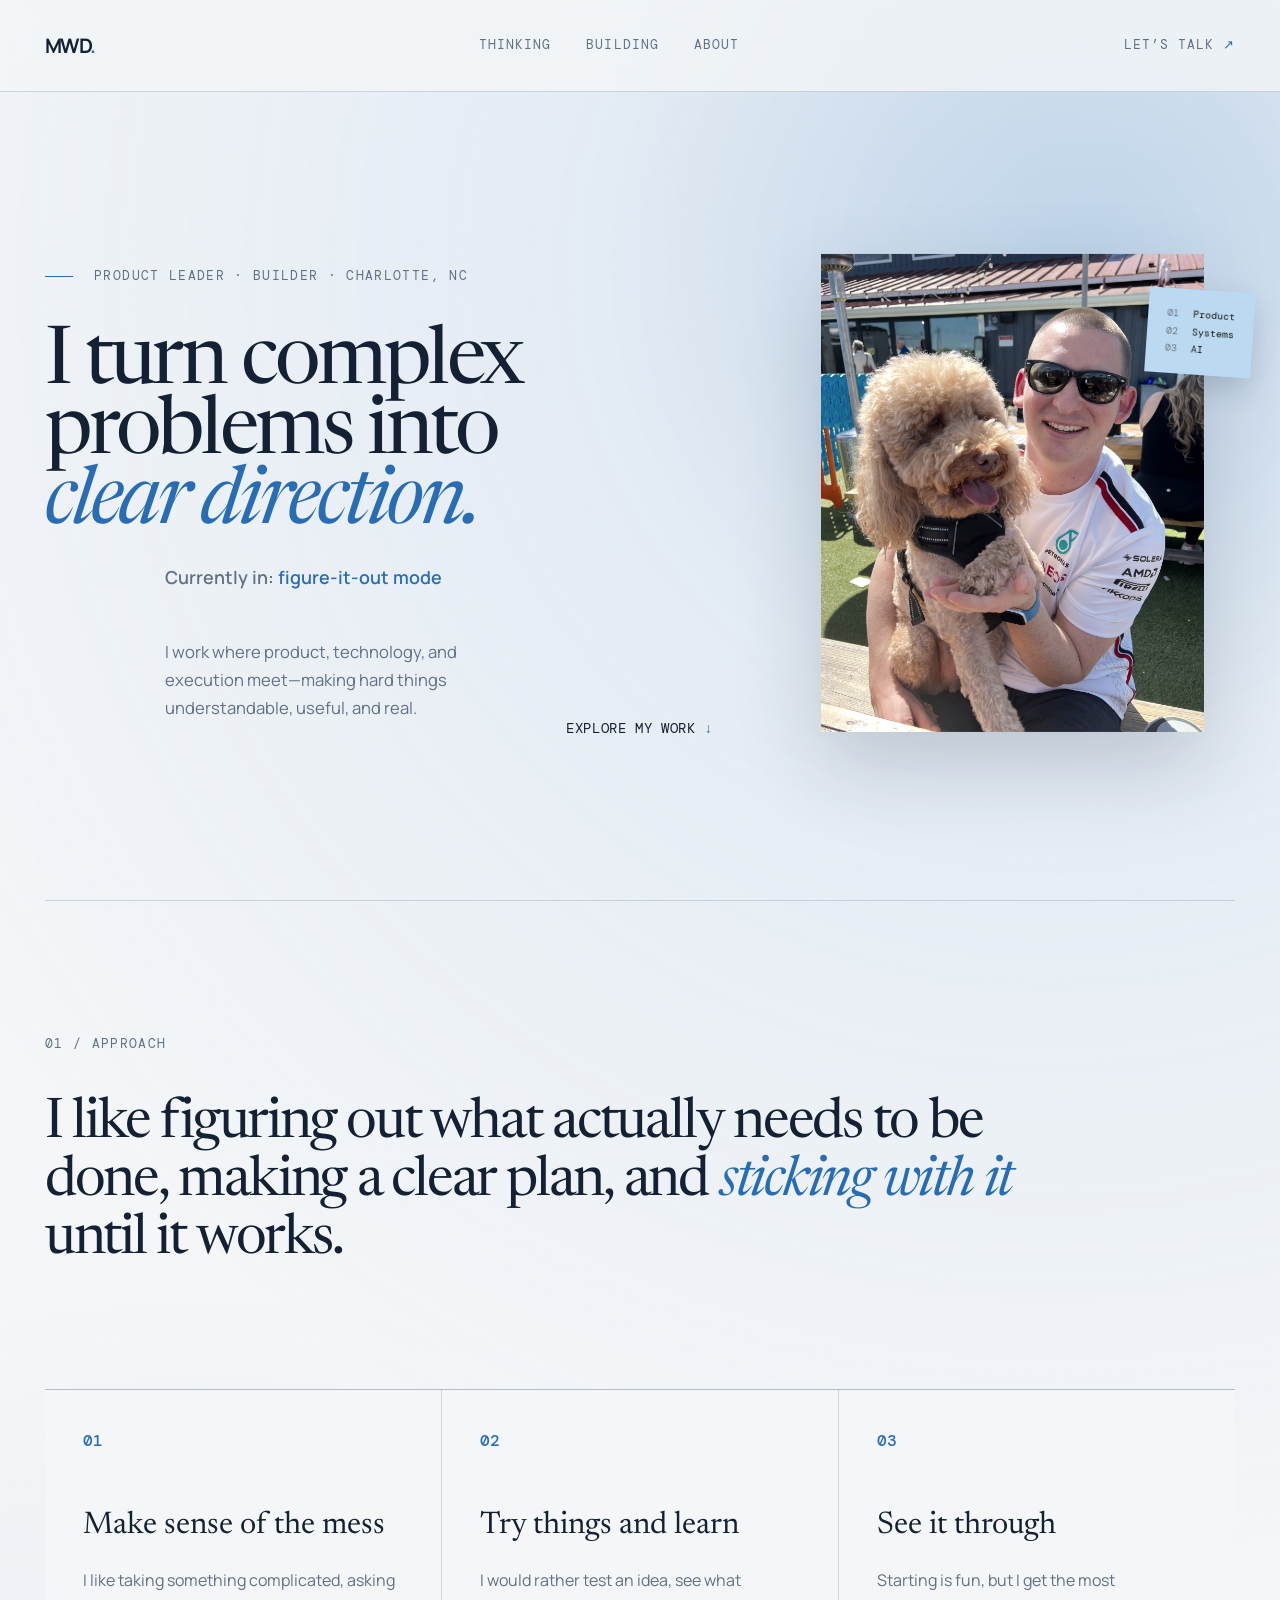
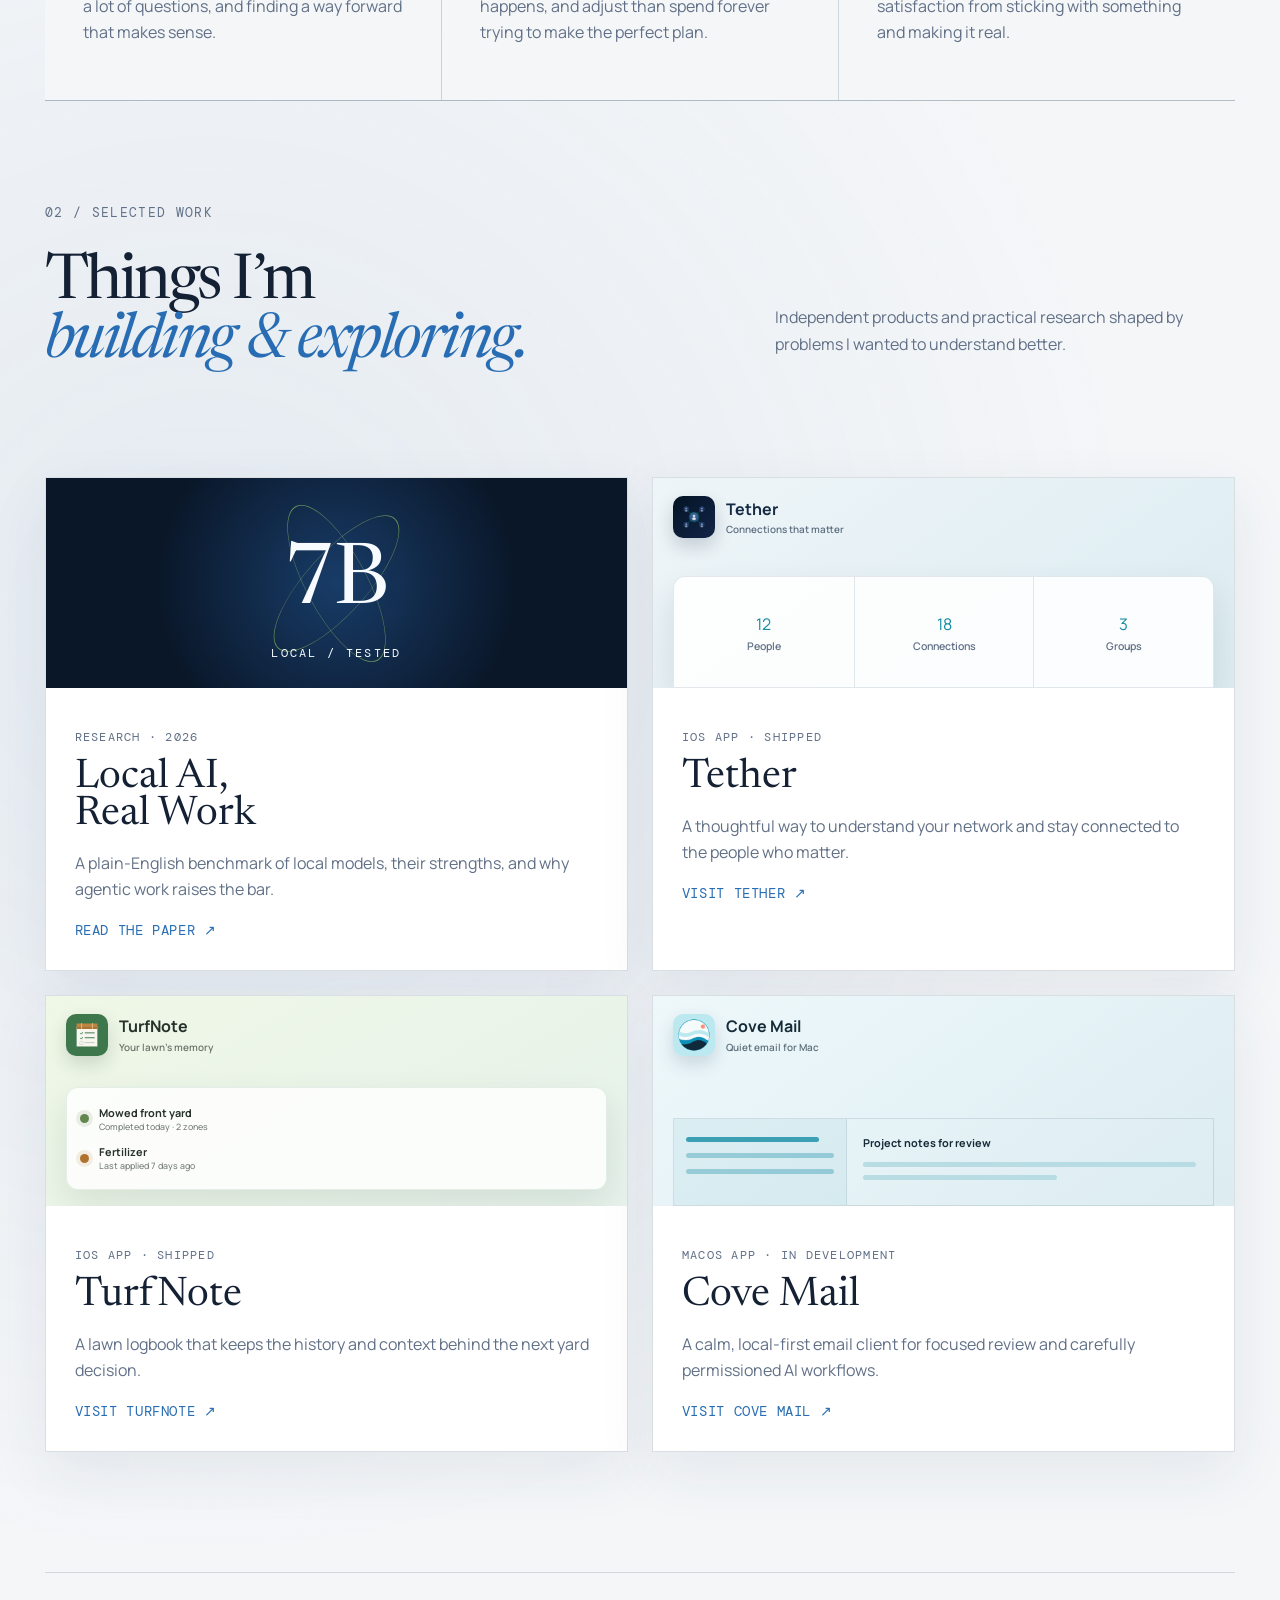
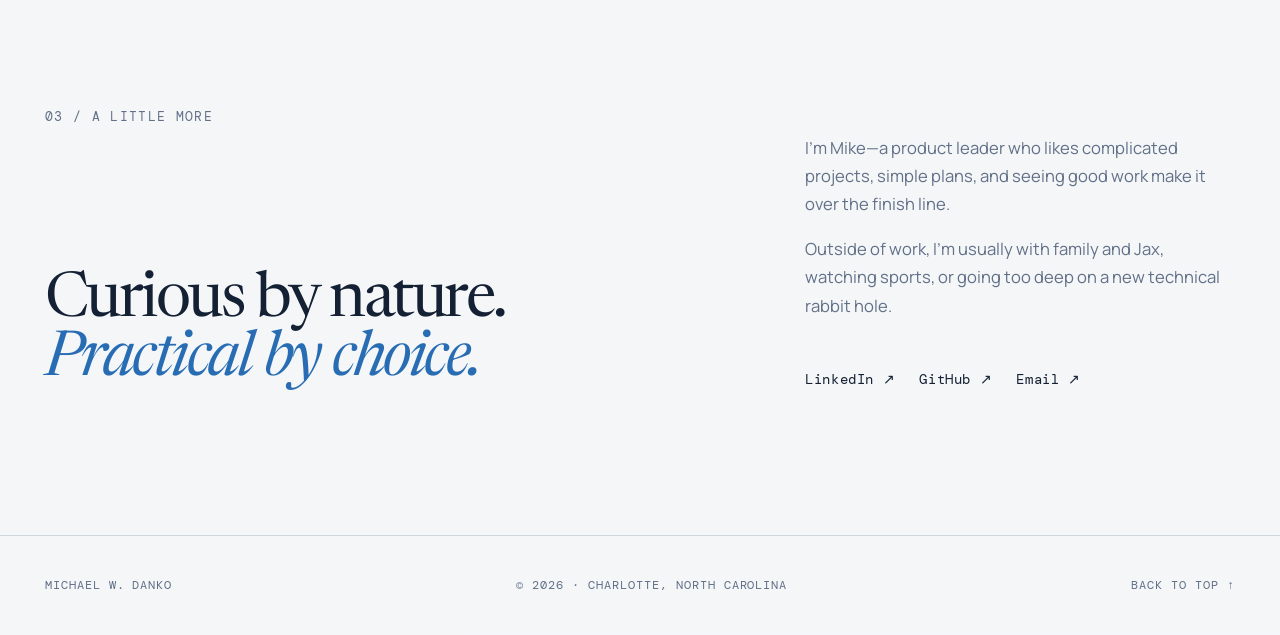
==== commit df3d95ea: "fix(site): mark TurfNote as shipped" ====
--- a/index.html
+++ b/index.html
@@ -88,7 +88,7 @@
                 <div><i></i><span><strong>Fertilizer</strong><small>Last applied 7 days ago</small></span></div>
               </div>
             </div>
-            <div class="work-copy"><p>Product · In development</p><h3>TurfNote</h3><p>A lawn logbook that keeps the history and context behind the next yard decision.</p><span class="card-link">Visit TurfNote ↗</span></div>
+            <div class="work-copy"><p>iOS app · Shipped</p><h3>TurfNote</h3><p>A lawn logbook that keeps the history and context behind the next yard decision.</p><span class="card-link">Visit TurfNote ↗</span></div>
           </a>
           <a class="work-card reveal" href="https://covemail.michaelwdanko.com" target="_blank" rel="noreferrer">
             <div class="work-art cove-art" aria-hidden="true">
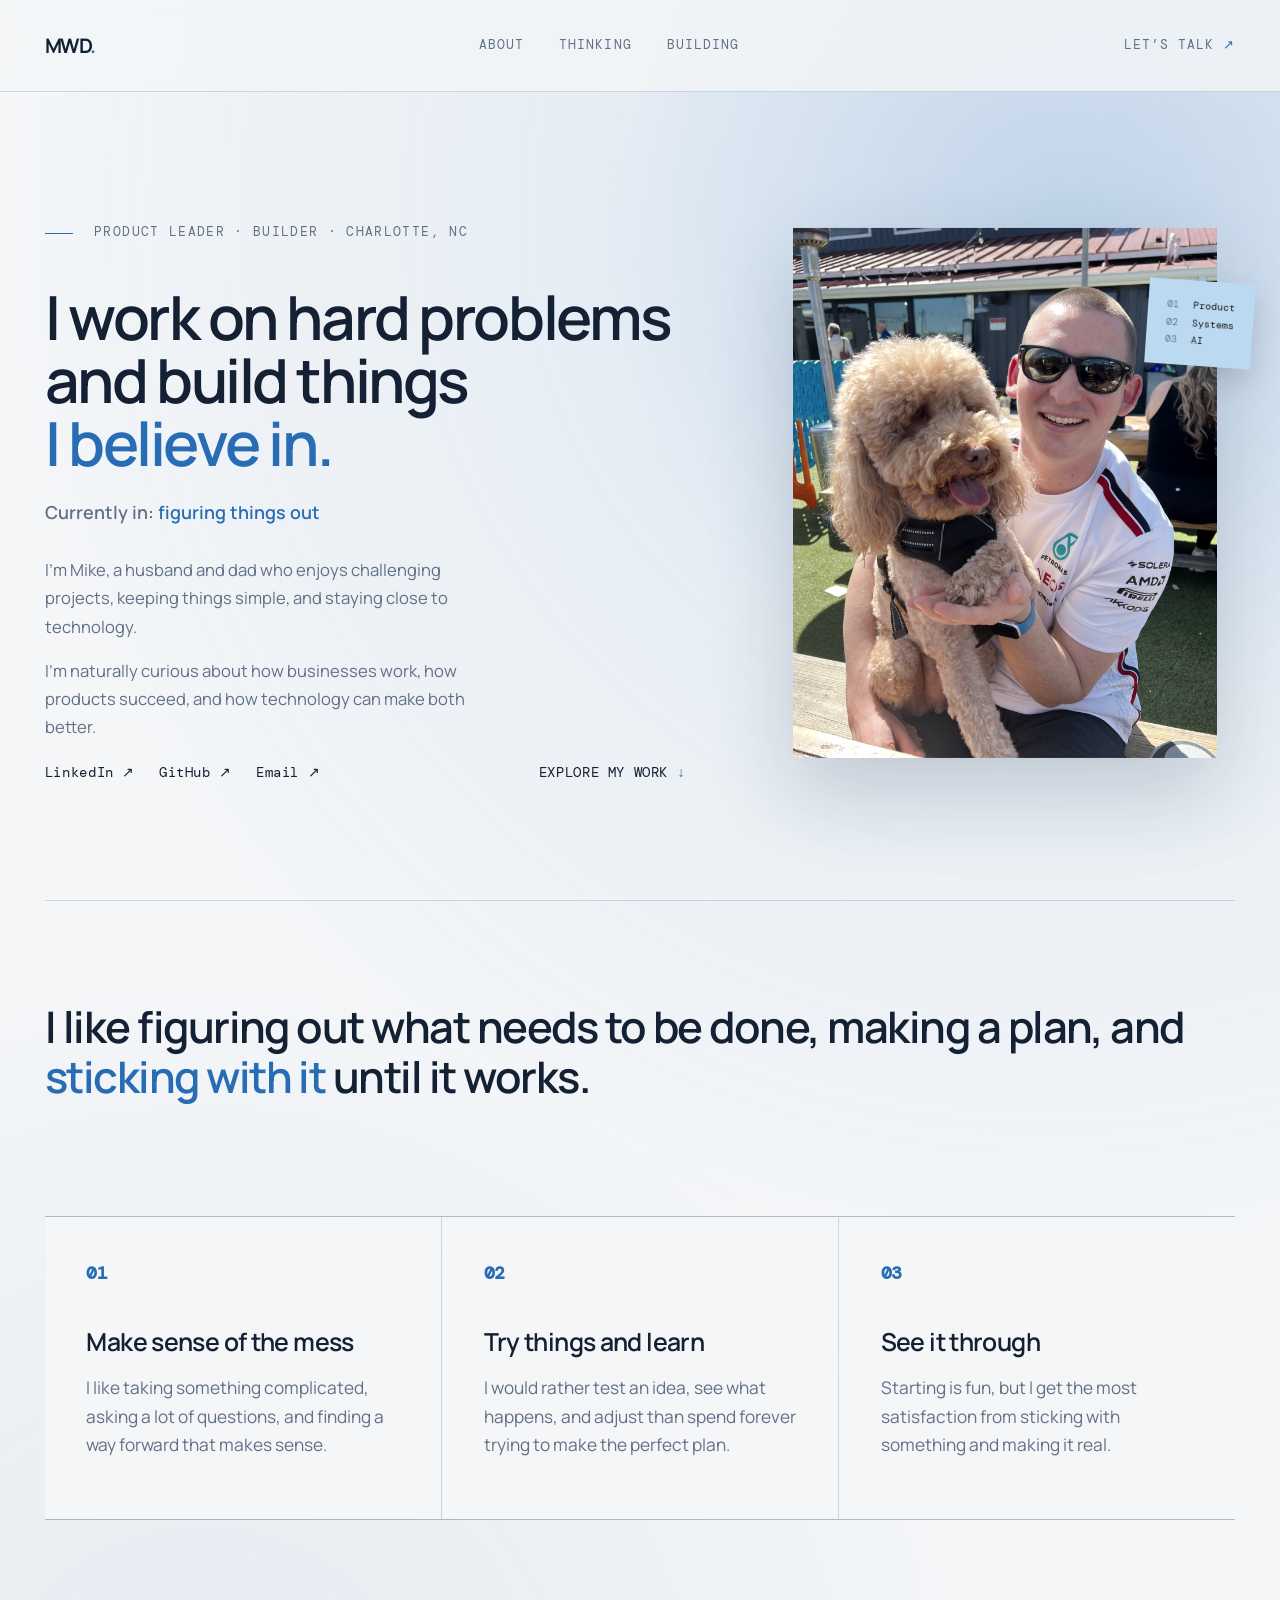
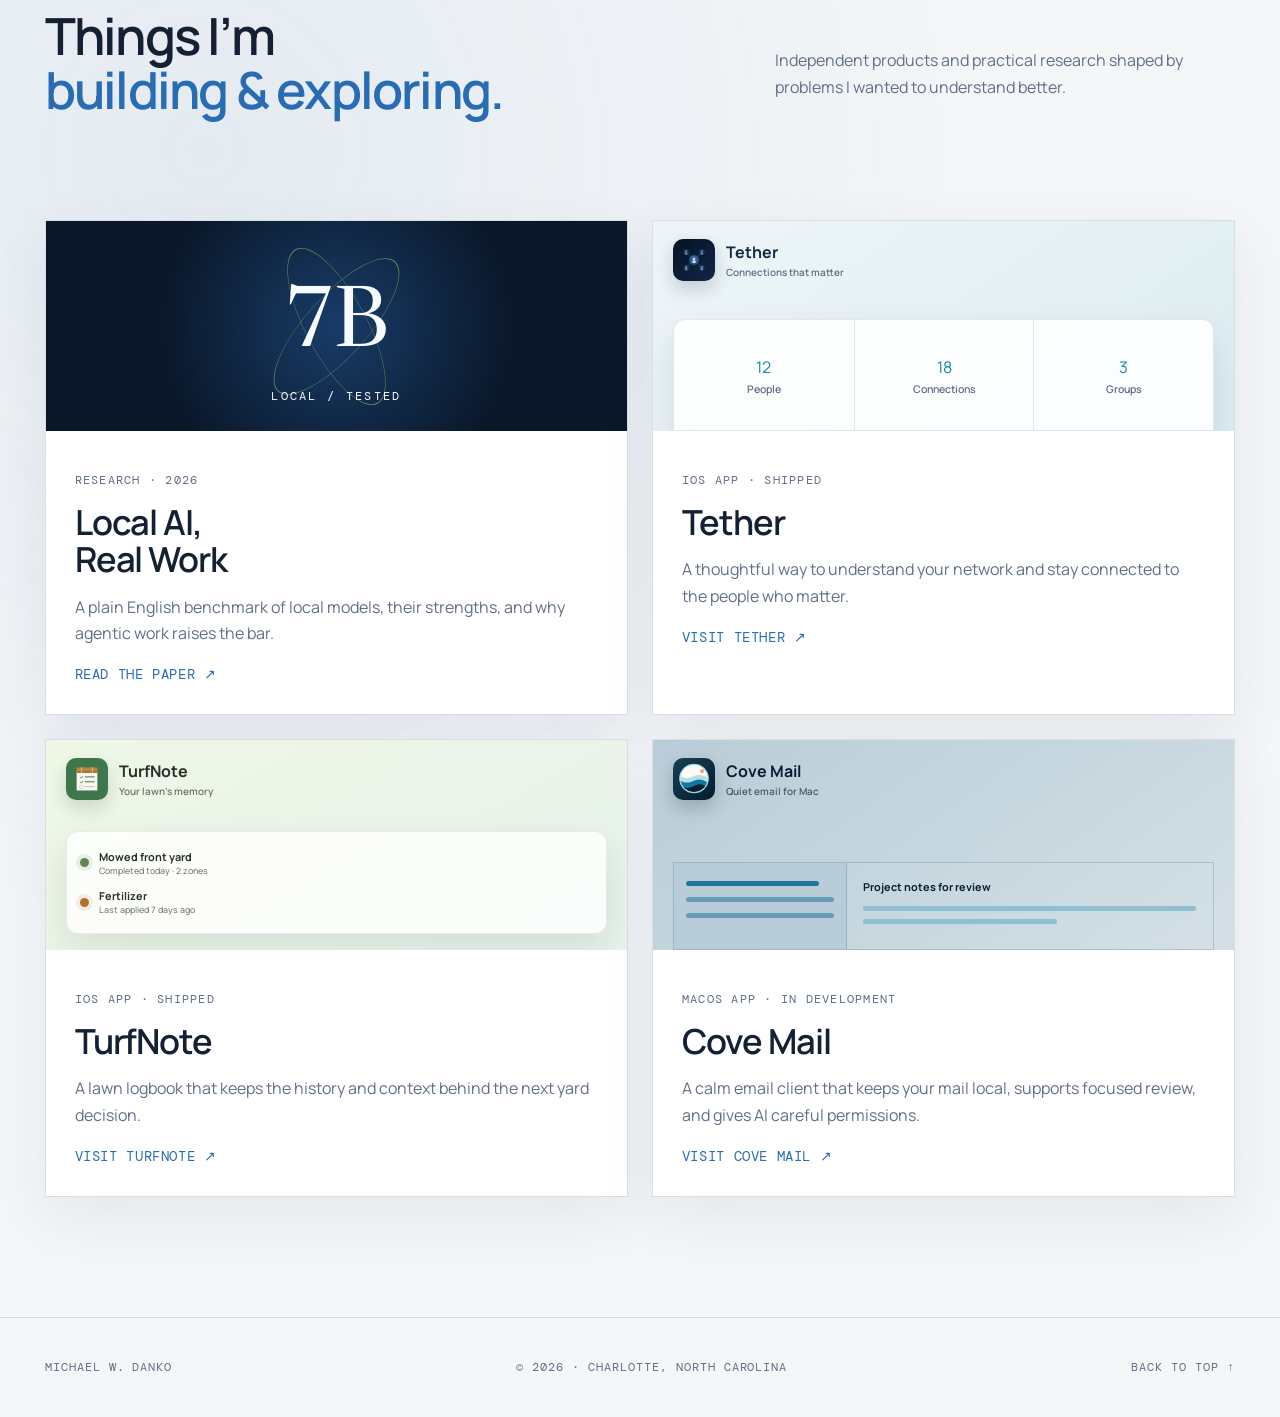
==== commit 596a5b2b: "feat(site): refresh homepage presentation - Consolidate the personal introduction into the hero  - A" ====
--- a/index.html
+++ b/index.html
@@ -17,26 +17,29 @@
     <link rel="preconnect" href="https://fonts.gstatic.com" crossorigin />
     <link href="https://fonts.googleapis.com/css2?family=DM+Mono:wght@400;500&family=Manrope:wght@400;500;600;700&family=Newsreader:opsz,wght@6..72,400;6..72,500&display=swap" rel="stylesheet" />
     <link rel="stylesheet" href="styles.css" />
-    <link rel="stylesheet" href="cinematic.css?v=2" />
   </head>
   <body>
     <div class="ambient" aria-hidden="true"></div>
     <header class="site-header">
       <a class="wordmark" href="#top">MWD<span>.</span></a>
       <nav aria-label="Primary navigation">
-        <a href="#thinking">Thinking</a><a href="#building">Building</a><a href="#about">About</a>
+        <a href="#about">About</a><a href="#thinking">Thinking</a><a href="#building">Building</a>
       </nav>
       <a class="header-contact" href="mailto:michaeldanko@icloud.com">Let’s talk <span>↗</span></a>
     </header>
 
     <main id="top">
-      <section class="hero">
+      <section id="about" class="hero">
         <div class="hero-copy reveal">
           <p class="eyebrow"><span></span> Product leader · Builder · Charlotte, NC</p>
-          <h1>I turn complex<br />problems into<br /><em>clear direction.</em></h1>
-          <p class="mode-line">Currently in: <span id="mode-rotator" aria-live="polite">figure-it-out mode</span></p>
+          <h1>I work on hard problems<br />and build things<br /><em>I believe in.</em></h1>
+          <p class="mode-line">Currently in: <span id="mode-rotator" aria-live="polite">figuring things out</span></p>
           <div class="hero-bottom">
-            <p>I work where product, technology, and execution meet—making hard things understandable, useful, and real.</p>
+            <div class="hero-intro">
+              <p>I'm Mike, a husband and dad who enjoys challenging projects, keeping things simple, and staying close to technology.</p>
+              <p>I'm naturally curious about how businesses work, how products succeed, and how technology can make both better.</p>
+              <div class="socials"><a href="https://linkedin.com/in/michaelwdanko/" target="_blank" rel="noreferrer">LinkedIn ↗</a><a href="https://github.com/MichaelWDanko" target="_blank" rel="noreferrer">GitHub ↗</a><a href="mailto:michaeldanko@icloud.com">Email ↗</a></div>
+            </div>
             <a class="text-link" href="#building">Explore my work <span>↓</span></a>
           </div>
         </div>
@@ -47,8 +50,7 @@
       </section>
 
       <section id="thinking" class="manifesto reveal">
-        <p class="section-number">01 / Approach</p>
-        <blockquote>I like figuring out what actually needs to be done, making a clear plan, and <em>sticking with it</em> until it works.</blockquote>
+        <blockquote>I like figuring out what needs to be done, making a plan, and <em>sticking with it</em> until it works.</blockquote>
         <div class="principles">
           <article><span>01</span><h3>Make sense of the mess</h3><p>I like taking something complicated, asking a lot of questions, and finding a way forward that makes sense.</p></article>
           <article><span>02</span><h3>Try things and learn</h3><p>I would rather test an idea, see what happens, and adjust than spend forever trying to make the perfect plan.</p></article>
@@ -57,11 +59,11 @@
       </section>
 
       <section id="building" class="work-section">
-        <div class="section-heading reveal"><div><p class="section-number">02 / Selected work</p><h2>Things I’m<br /><em>building & exploring.</em></h2></div><p>Independent products and practical research shaped by problems I wanted to understand better.</p></div>
+        <div class="section-heading reveal"><div><h2>Things I’m<br /><em>building & exploring.</em></h2></div><p>Independent products and practical research shaped by problems I wanted to understand better.</p></div>
         <div class="work-grid">
           <a class="work-card work-featured reveal" href="llm-benchmarking.html">
             <div class="work-art research-art" aria-hidden="true"><span class="orbit orbit-a"></span><span class="orbit orbit-b"></span><strong>7B</strong><small>LOCAL / TESTED</small></div>
-            <div class="work-copy"><p>Research · 2026</p><h3>Local AI,<br />Real Work</h3><p>A plain-English benchmark of local models, their strengths, and why agentic work raises the bar.</p><span class="card-link">Read the paper ↗</span></div>
+            <div class="work-copy"><p>Research · 2026</p><h3>Local AI,<br />Real Work</h3><p>A plain English benchmark of local models, their strengths, and why agentic work raises the bar.</p><span class="card-link">Read the paper ↗</span></div>
           </a>
           <a class="work-card reveal" href="https://tether.michaelwdanko.com" target="_blank" rel="noreferrer">
             <div class="work-art tether-art" aria-hidden="true">
@@ -93,7 +95,7 @@
           <a class="work-card reveal" href="https://covemail.michaelwdanko.com" target="_blank" rel="noreferrer">
             <div class="work-art cove-art" aria-hidden="true">
               <div class="product-brand cove-brand">
-                <img src="images/cove-mail-app-icon.png" alt="" />
+                <img src="images/cove-mail-app-icon.svg" alt="" />
                 <div><strong>Cove Mail</strong><span>Quiet email for Mac</span></div>
               </div>
               <div class="cove-window">
@@ -101,15 +103,11 @@
                 <div class="cove-messages"><strong>Project notes for review</strong><span></span><span></span></div>
               </div>
             </div>
-            <div class="work-copy"><p>macOS app · In development</p><h3>Cove Mail</h3><p>A calm, local-first email client for focused review and carefully permissioned AI workflows.</p><span class="card-link">Visit Cove Mail ↗</span></div>
+            <div class="work-copy"><p>macOS app · In development</p><h3>Cove Mail</h3><p>A calm email client that keeps your mail local, supports focused review, and gives AI careful permissions.</p><span class="card-link">Visit Cove Mail ↗</span></div>
           </a>
         </div>
       </section>
 
-      <section id="about" class="about reveal">
-        <p class="section-number">03 / A little more</p>
-        <div class="about-grid"><h2>Curious by nature.<br /><em>Practical by choice.</em></h2><div><p>I’m Mike—a product leader who likes complicated projects, simple plans, and seeing good work make it over the finish line.</p><p>Outside of work, I’m usually with family and Jax, watching sports, or going too deep on a new technical rabbit hole.</p><div class="socials"><a href="https://linkedin.com/in/michaelwdanko/" target="_blank" rel="noreferrer">LinkedIn ↗</a><a href="https://github.com/MichaelWDanko" target="_blank" rel="noreferrer">GitHub ↗</a><a href="mailto:michaeldanko@icloud.com">Email ↗</a></div></div></div>
-      </section>
     </main>
     <footer><p>Michael W. Danko</p><p>© <span id="year"></span> · Charlotte, North Carolina</p><a href="#top">Back to top ↑</a></footer>
     <script src="script.js"></script>
--- a/styles.css
+++ b/styles.css
@@ -1 +1,647 @@
 :root{--ink:#eee9df;--muted:#aaa69e;--night:#10110f;--panel:#171814;--line:rgba(238,233,223,.16);--lime:#c9fa6b;--serif:"Newsreader",Georgia,serif;--sans:"Manrope",sans-serif;--mono:"DM Mono",monospace}*{box-sizing:border-box}html{scroll-behavior:smooth}body{margin:0;background:var(--night);color:var(--ink);font-family:var(--sans);line-height:1.55;overflow-x:hidden}body:before{content:"";position:fixed;inset:0;pointer-events:none;opacity:.32;background-image:url("data:image/svg+xml,%3Csvg viewBox='0 0 160 160' xmlns='http://www.w3.org/2000/svg'%3E%3Cfilter id='n'%3E%3CfeTurbulence type='fractalNoise' baseFrequency='.9' numOctaves='3' stitchTiles='stitch'/%3E%3C/filter%3E%3Crect width='100%25' height='100%25' filter='url(%23n)' opacity='.16'/%3E%3C/svg%3E");z-index:20;mix-blend-mode:soft-light}.ambient{position:absolute;top:-20vw;right:-25vw;width:80vw;height:80vw;border-radius:50%;background:radial-gradient(circle,rgba(111,129,76,.18),transparent 67%);pointer-events:none}a{color:inherit}.site-header{height:92px;max-width:1380px;margin:auto;padding:0 3.5vw;display:flex;align-items:center;justify-content:space-between;border-bottom:1px solid var(--line);position:relative;z-index:5}.wordmark{font-size:1.25rem;font-weight:700;letter-spacing:-.08em;text-decoration:none}.wordmark span{color:var(--lime)}nav{display:flex;gap:2.2rem}nav a,.header-contact{font-family:var(--mono);font-size:.72rem;text-transform:uppercase;letter-spacing:.08em;text-decoration:none;color:var(--muted);transition:color .2s}.site-header a:hover{color:var(--lime)}.header-contact span{color:var(--lime)}main{max-width:1380px;margin:auto;padding:0 3.5vw}.hero{min-height:calc(100vh - 92px);display:grid;grid-template-columns:1.2fr .8fr;align-items:center;gap:6vw;padding:7vw 0}.eyebrow,.section-number{font-family:var(--mono);font-size:.68rem;letter-spacing:.13em;text-transform:uppercase;color:var(--muted)}.eyebrow span{display:inline-block;width:28px;height:1px;background:var(--lime);vertical-align:middle;margin-right:12px}h1,h2,blockquote{font-family:var(--serif);font-weight:400;letter-spacing:-.055em}h1{font-size:clamp(4rem,7.5vw,8.2rem);line-height:.83;margin:2.6rem 0}em{color:var(--lime);font-weight:400}.hero-bottom{display:flex;align-items:flex-end;gap:4rem;margin-left:18%}.hero-bottom p{max-width:430px;color:var(--muted);font-size:1.05rem}.text-link,.card-link{font-family:var(--mono);font-size:.7rem;letter-spacing:.06em;text-transform:uppercase;text-decoration:none;white-space:nowrap}.text-link span,.card-link{color:var(--lime)}.hero-portrait{position:relative;padding:7%}.portrait-frame{aspect-ratio:4/5;overflow:hidden;filter:saturate(.65) contrast(1.06);box-shadow:0 40px 90px #000}.portrait-frame img{width:100%;height:100%;object-fit:cover;transform:scale(1.03);transition:transform 1.2s ease}.portrait-frame:hover img{transform:scale(1.08)}.portrait-note{position:absolute;background:#d9d4c9;color:#171814;padding:1rem 1.2rem;font-family:var(--mono);font-size:.65rem;line-height:1.7;box-shadow:0 12px 28px rgba(0,0,0,.35);transform:rotate(-3deg)}.portrait-note strong{font-family:var(--serif);font-size:1.15rem}.note-one{left:-2%;bottom:16%}.note-two{right:-4%;top:12%;transform:rotate(4deg);background:var(--lime)}.note-two span{opacity:.5;margin-right:.5rem}.manifesto,.about{border-top:1px solid var(--line);padding:9rem 0}.manifesto blockquote{font-size:clamp(2.8rem,5.2vw,5.7rem);line-height:1.02;max-width:1120px;margin:4rem 0 6rem}.principles{display:grid;grid-template-columns:repeat(3,1fr);gap:1px;background:var(--line);border-top:1px solid var(--line);border-bottom:1px solid var(--line)}.principles article{background:var(--night);padding:2.4rem}.principles span{font-family:var(--mono);color:var(--lime);font-size:.68rem}.principles h3{font-family:var(--serif);font-size:1.8rem;font-weight:400;margin:3rem 0 .7rem}.principles p{color:var(--muted);font-size:.92rem;max-width:32ch}.work-section{padding:9rem 0}.section-heading{display:flex;justify-content:space-between;align-items:flex-end;margin-bottom:5rem}.section-heading h2,.about h2{font-size:clamp(3.4rem,6vw,6.4rem);line-height:.9;margin:2rem 0 0}.section-heading>p{max-width:390px;color:var(--muted)}.work-grid{display:grid;grid-template-columns:1fr 1fr;gap:1.5rem}.work-card{min-height:610px;background:var(--panel);border:1px solid var(--line);text-decoration:none;display:flex;flex-direction:column;overflow:hidden;transition:transform .35s,border-color .35s}.work-card:hover{transform:translateY(-7px);border-color:rgba(201,250,107,.45)}.work-art{height:350px;position:relative;overflow:hidden;background:#20221d}.work-copy{padding:2.2rem}.work-copy>p:first-child{font-family:var(--mono);font-size:.65rem;text-transform:uppercase;color:var(--muted);letter-spacing:.1em}.work-copy h3{font-family:var(--serif);font-size:3.2rem;line-height:.9;font-weight:400;margin:1rem 0}.work-copy>p{color:var(--muted);max-width:52ch}.card-link{display:block;margin-top:1.6rem}.research-art{display:grid;place-items:center;background:radial-gradient(circle,#424b30 0,#191b17 55%)}.research-art strong{font-family:var(--serif);font-size:7rem;font-weight:400;z-index:2}.research-art small{position:absolute;bottom:25px;font-family:var(--mono);letter-spacing:.2em}.orbit{position:absolute;border:1px solid rgba(201,250,107,.45);border-radius:50%;width:250px;height:250px}.orbit-a{transform:rotate(62deg) scaleY(.35)}.orbit-b{transform:rotate(-48deg) scaleY(.35)}.tether-art{background:#111c2d}.tether-art i{position:absolute;width:18px;height:18px;border:2px solid #42d8c5;border-radius:50%;box-shadow:0 0 20px #42d8c5}.tether-art i:nth-child(1){left:20%;top:28%}.tether-art i:nth-child(2){left:67%;top:19%}.tether-art i:nth-child(3){left:74%;top:68%}.tether-art i:nth-child(4){left:28%;top:73%}.tether-art:before,.tether-art:after{content:"";position:absolute;left:23%;top:31%;width:51%;height:42%;border:1px solid rgba(66,216,197,.45);transform:skew(-22deg) rotate(8deg)}.tether-art span{position:absolute;width:58px;height:58px;border-radius:50%;background:#42d8c5;left:47%;top:44%;box-shadow:0 0 60px rgba(66,216,197,.5)}.turf-art{background:linear-gradient(155deg,#e7e5d5,#a9bb75);display:flex;align-items:flex-end;padding:0 8%;gap:7%}.turf-art span{width:25%;height:85%;border-left:1px solid rgba(34,53,29,.3);border-right:1px solid rgba(34,53,29,.15);transform:skew(-5deg);background:linear-gradient(90deg,transparent,rgba(255,255,255,.22))}.turf-art b{position:absolute;left:50%;top:50%;transform:translate(-50%,-50%);color:#1e3420;font:500 5rem var(--serif)}.cove-art{display:grid;place-items:center;background:linear-gradient(145deg,#dcecef,#789daa)}.cove-art>div{width:78%;height:70%;background:rgba(242,248,248,.7);border-radius:12px;box-shadow:0 25px 60px rgba(17,49,59,.3);padding:18% 12%}.cove-art span{display:block;height:10px;border-radius:8px;background:#4d7b88;margin:12px 0}.cove-art span:nth-child(2){width:78%}.cove-art span:nth-child(3){width:55%}.about-grid{display:grid;grid-template-columns:1.2fr .8fr;gap:9vw;align-items:end}.about-grid>div{font-size:1.12rem;color:var(--muted)}.socials{display:flex;gap:1.5rem;margin-top:3rem}.socials a{font-family:var(--mono);font-size:.72rem;color:var(--ink);text-decoration:none}.socials a:hover{color:var(--lime)}footer{max-width:1380px;margin:auto;padding:2.5rem 3.5vw;display:flex;justify-content:space-between;border-top:1px solid var(--line);font-family:var(--mono);font-size:.65rem;text-transform:uppercase;letter-spacing:.08em;color:var(--muted)}footer p{margin:0}footer a{text-decoration:none}.reveal{opacity:0;transform:translateY(28px);transition:opacity .8s ease,transform .8s ease}.reveal.visible{opacity:1;transform:none}@media(max-width:850px){.site-header nav{display:none}.hero{grid-template-columns:1fr;padding-top:5rem}.hero-copy{z-index:2}.hero-bottom{margin-left:0;flex-direction:column;align-items:flex-start;gap:1rem}.hero-portrait{max-width:520px;margin:auto}.principles,.work-grid{grid-template-columns:1fr}.section-heading,.about-grid{display:block}.section-heading>p{margin-top:2rem}.work-card{min-height:auto}.manifesto,.about,.work-section{padding:6rem 0}.about-grid>div{margin-top:3rem}.site-header,main,footer{padding-left:5vw;padding-right:5vw}}@media(max-width:540px){.header-contact{font-size:0}.header-contact span{font-size:1rem}.site-header{height:72px}h1{font-size:clamp(3.4rem,16vw,5rem)}.hero{min-height:auto}.portrait-note{font-size:.55rem}.note-two{right:0}.manifesto blockquote{font-size:2.5rem}.principles article{padding:2rem 1rem}.work-art{height:270px}.work-copy{padding:1.5rem}.work-copy h3{font-size:2.6rem}.socials{flex-wrap:wrap}footer{gap:1rem;flex-direction:column}}@media(prefers-reduced-motion:reduce){html{scroll-behavior:auto}.reveal{opacity:1;transform:none;transition:none}.portrait-frame img,.work-card{transition:none}}
+
+:root {
+  --night: #f4f6f8;
+  --panel: #ffffff;
+  --ink: #142033;
+  --muted: #617087;
+  --line: rgba(24, 50, 83, 0.16);
+  --lime: #286db4;
+}
+body {
+  background:
+    radial-gradient(circle at 82% 7%, rgba(102, 155, 210, 0.18), transparent 35%),
+    radial-gradient(circle at 16% 58%, rgba(91, 132, 179, 0.1), transparent 38%),
+    var(--night);
+}
+
+.ambient {
+  background: radial-gradient(circle, rgba(79, 139, 202, 0.2), transparent 67%);
+}
+
+body::before { opacity: .14; }
+.site-header { background: rgba(244, 246, 248, .76); backdrop-filter: blur(18px); }
+.hero { gap: clamp(1.5rem, 3vw, 3rem); }
+.hero-portrait { padding: 4%; }
+.portrait-frame { box-shadow: 0 34px 80px rgba(29, 52, 80, .2); }
+.portrait-note { box-shadow: 0 12px 28px rgba(29, 52, 80, .18); }
+.note-two { background: #bcd9f2; }
+.principles article { background: var(--night); }
+.work-card { box-shadow: 0 20px 55px rgba(39, 66, 98, .08); }
+.section-heading.visible,
+.manifesto blockquote,
+.about-grid { transform: translate3d(0, var(--section-shift, 0), 0); transition: transform 140ms linear; }
+.research-art strong,
+.research-art small { color: #f7fbff; }
+
+/* A consistent homepage type scale keeps display copy connected to the product focused body text. */
+h1 {
+  font-family: var(--sans);
+  font-size: clamp(3.25rem, 4.75vw, 4.75rem);
+  font-weight: 600;
+  line-height: 1.04;
+  letter-spacing: -.04em;
+}
+
+.hero h1 em,
+.manifesto blockquote em,
+.section-heading h2 em,
+.about h2 em {
+  font-style: normal;
+  font-weight: inherit;
+}
+
+.manifesto blockquote {
+  width: 100%;
+  max-width: none;
+  margin-top: 0;
+  font-family: var(--sans);
+  font-size: clamp(2.2rem, 3.4vw, 3.6rem);
+  font-weight: 600;
+  line-height: 1.14;
+  letter-spacing: -.035em;
+}
+
+.section-heading h2,
+.about h2 {
+  margin-top: 0;
+  font-family: var(--sans);
+  font-size: clamp(2.6rem, 4vw, 4.1rem);
+  font-weight: 600;
+  line-height: 1.06;
+  letter-spacing: -.035em;
+}
+
+.section-heading > p {
+  max-width: 460px;
+  font-size: clamp(1rem, 1.25vw, 1.16rem);
+  line-height: 1.65;
+}
+
+.hero-bottom p,
+.about-grid > div {
+  font-size: clamp(1.04rem, 1.25vw, 1.16rem);
+  line-height: 1.7;
+}
+
+.hero-intro {
+  max-width: 430px;
+}
+
+.hero-intro p {
+  margin: 0;
+}
+
+.hero-intro p + p {
+  margin-top: 1rem;
+}
+
+.hero-intro .socials {
+  margin-top: 1.25rem;
+}
+
+.mode-line {
+  margin: -1rem 0 2rem;
+  color: var(--muted);
+  font: 600 clamp(1.05rem, 1.4vw, 1.25rem) var(--sans);
+}
+
+.hero-bottom {
+  margin-left: 0;
+}
+
+.mode-line span {
+  display: inline-block;
+  min-width: 13ch;
+  color: var(--lime);
+  transition: opacity 180ms ease, transform 180ms ease;
+}
+
+.mode-line span.is-changing {
+  opacity: 0;
+  transform: translateY(5px);
+}
+
+.principles article { padding: clamp(2.5rem, 3.25vw, 3.4rem); }
+.principles h3 {
+  margin: 2.5rem 0 .9rem;
+  font-family: var(--sans);
+  font-size: clamp(1.55rem, 1.9vw, 2rem);
+  font-weight: 600;
+  line-height: 1.2;
+  letter-spacing: -.025em;
+}
+.principles p {
+  max-width: 34ch;
+  font-size: clamp(1.08rem, 1.2vw, 1.2rem);
+  line-height: 1.65;
+}
+.eyebrow,
+.section-number { font-size: .84rem; letter-spacing: .1em; }
+.text-link,
+.card-link,
+.socials a { font-size: .86rem; letter-spacing: .045em; }
+.site-header nav a,
+.header-contact { font-size: .82rem; }
+.work-copy > p:first-child { font-size: .78rem; }
+.research-art small { font-size: .72rem; }
+footer { font-size: .76rem; }
+.manifesto,
+.about,
+.work-section { padding-top: 7.5rem; padding-bottom: 7.5rem; }
+
+.manifesto { padding-bottom: 3rem; }
+.work-section { padding-top: 4rem; }
+
+.principles span {
+  font-size: clamp(1.15rem, 1.35vw, 1.35rem);
+  font-weight: 600;
+  letter-spacing: -.03em;
+}
+
+.portrait-frame {
+  transform: translate3d(0, var(--portrait-shift, 0), 0);
+  transition: transform 120ms linear;
+}
+
+.work-art {
+  height: 210px;
+  transform: none;
+  transition: transform 140ms linear;
+}
+
+.work-card {
+  min-height: 0;
+}
+
+.work-copy {
+  padding: 1.65rem 1.8rem 1.8rem;
+}
+
+.work-copy h3 {
+  font-family: var(--sans);
+  font-size: clamp(2.1rem, 2.7vw, 2.8rem);
+  font-weight: 600;
+  line-height: 1.08;
+  letter-spacing: -.03em;
+  margin: .7rem 0;
+}
+
+.work-copy > p {
+  font-size: 1rem;
+  line-height: 1.65;
+}
+
+.work-copy .card-link {
+  margin-top: 1.1rem;
+}
+
+.research-art strong {
+  font-size: 5.25rem;
+}
+
+.research-art .orbit {
+  width: 175px;
+  height: 175px;
+}
+
+
+.work-card:hover .work-art {
+  transform: none;
+}
+
+.research-art { background: radial-gradient(circle, #183c68 0, #0a1729 58%); }
+.tether-art { display: block; padding: 1.1rem 1.25rem; background: linear-gradient(145deg, #eef5f8, #dcecf1); }
+.tether-art::before,
+.tether-art::after { display: none; }
+.turf-art { display: block; background: linear-gradient(150deg, #eff7e6, #e6f2eb); padding: 1.1rem 1.25rem; }
+.cove-art { display: block; background: linear-gradient(145deg, #b9cdd8, #d4e0e5); padding: 1.1rem 1.25rem; }
+.turf-art span { width: auto; height: auto; border: 0; transform: none; background: none; }
+.cove-art > div { width: auto; height: auto; padding: 0; background: transparent; border-radius: 0; box-shadow: none; }
+.cove-art span { height: auto; margin: 0; border-radius: 0; background: none; }
+.cove-art span:nth-child(2),
+.cove-art span:nth-child(3) { width: auto; }
+
+.product-brand { position: relative; z-index: 2; display: flex; align-items: center; gap: .7rem; color: #263129; }
+.product-brand img { width: 42px; height: 42px; border-radius: 10px; box-shadow: 0 8px 18px rgba(25,55,39,.16); transition: transform 320ms cubic-bezier(.22,1,.36,1), box-shadow 320ms ease; }
+.work-card:hover .product-brand img { transform: translateY(-3px) rotate(-2deg) scale(1.03); box-shadow: 0 12px 24px rgba(25,55,39,.2); }
+.product-brand > div { display: flex; flex-direction: column; line-height: 1.15; }
+.product-brand strong { font: 700 1rem var(--sans); }
+.product-brand span { position: static; width: auto; height: auto; margin: .15rem 0 0; border: 0; border-radius: 0; background: transparent; box-shadow: none; color: inherit; font: 600 .62rem var(--sans); opacity: .65; transform: none; }
+
+.tether-brand { color: #142a45; }
+.tether-brand img { object-fit: cover; box-shadow: 0 8px 18px rgba(12,29,52,.18); }
+.tether-summary { position: absolute; z-index: 2; left: 1.25rem; right: 1.25rem; bottom: 0; height: 112px; display: grid; grid-template-columns: repeat(3, 1fr); overflow: hidden; border: 1px solid rgba(24,71,100,.12); border-radius: 12px 12px 0 0; background: rgba(255,255,255,.88); box-shadow: 0 16px 34px rgba(12,29,52,.1); }
+.tether-summary > div { display: flex; flex-direction: column; align-items: center; justify-content: center; color: #142a45; }
+.tether-summary > div + div { border-left: 1px solid rgba(24,71,100,.12); }
+.tether-summary strong { color: #178ca4; font: 600 1.35rem var(--display); }
+.tether-summary span { position: static; width: auto; height: auto; margin-top: .12rem; border: 0; border-radius: 0; background: transparent; box-shadow: none; color: #617087; font: 600 .66rem var(--sans); transform: none; }
+
+.turf-timeline { position: absolute; z-index: 2; left: 1.25rem; right: 1.25rem; bottom: 1rem; padding: .7rem .8rem; background: rgba(255,255,255,.82); border: 1px solid rgba(33,92,61,.1); border-radius: 12px; box-shadow: 0 14px 34px rgba(27,57,38,.1); }
+.turf-timeline > div { display: flex; align-items: center; gap: .65rem; padding: .35rem 0; }
+.turf-timeline i { width: 9px; height: 9px; flex: 0 0 auto; border-radius: 50%; background: #63854f; box-shadow: 0 0 0 4px rgba(99,133,79,.13); }
+.turf-timeline > div:last-child i { background: #b0732e; box-shadow: 0 0 0 4px rgba(176,115,46,.12); }
+.turf-timeline span { display: flex; flex-direction: column; color: #263129; }
+.turf-timeline strong { font: 700 .68rem var(--sans); }
+.turf-timeline small { margin-top: .08rem; font: 500 .55rem var(--sans); opacity: .62; }
+
+.cove-brand { color: #071f31; }
+.cove-brand img { object-fit: cover; box-shadow: 0 8px 18px rgba(7,31,49,.22); }
+.cove-window { position: absolute; z-index: 2; left: 1.25rem; right: 1.25rem; bottom: 0; height: 115px; display: grid; grid-template-columns: 32% 1fr; overflow: hidden; background: rgba(248,247,243,.94); border: 1px solid rgba(0,75,115,.2); border-radius: 12px 12px 0 0; box-shadow: 0 16px 38px rgba(7,31,49,.18); }
+.cove-sidebar { padding: 1.15rem .75rem; background: #b9cdd8; border-right: 1px solid rgba(0,75,115,.18); }
+.cove-sidebar span { display: block; width: 75%; height: 5px; margin-bottom: .7rem; border-radius: 5px; background: #005f8f; opacity: .45; }
+.cove-sidebar span:first-child { width: 90%; opacity: .8; }
+.cove-messages { padding: 1.05rem; color: #071f31; }
+.cove-messages strong { display: block; margin-bottom: .75rem; font: 700 .68rem var(--sans); }
+.cove-messages span { display: block; width: 88%; height: 5px; margin-bottom: .5rem; border-radius: 5px; background: #8fbfd1; }
+.cove-messages span:last-child { width: 58%; }
+
+.reveal {
+  transition: opacity 850ms cubic-bezier(.22, 1, .36, 1),
+    transform 850ms cubic-bezier(.22, 1, .36, 1);
+}
+
+.principles article,
+.work-card {
+  transition: transform 420ms ease, border-color 420ms ease, background-color 420ms ease;
+}
+
+@media (prefers-reduced-motion: reduce) {
+  .portrait-frame,
+  .work-art,
+  .work-card:hover .work-art,
+  .section-heading.visible,
+  .manifesto blockquote,
+  .about-grid {
+    transform: none;
+    transition: none;
+  }
+}
+
+@media (max-width: 850px) {
+  .work-art { height: 230px; }
+  .mode-line { margin-left: 0; }
+}
+
+/* Article pages share the same visual system as the homepage. */
+.article-page {
+  --article-body: #33445a;
+  --article-accent: #286db4;
+  --article-accent-soft: #dcecf8;
+  line-height: 1.6;
+}
+.article-page .texture { display: none; }
+.article-page .orb { position: fixed; z-index: -1; width: 560px; height: 560px; border-radius: 50%; filter: blur(90px); opacity: .24; pointer-events: none; }
+.article-page .orb-a { top: -240px; right: -160px; background: #9dc0e2; }
+.article-page .orb-b { bottom: -240px; left: -180px; background: #b8d8e9; }
+.article-page main.container {
+  width: min(1380px, calc(100% - 7vw));
+  max-width: none;
+  margin: 0 auto 5rem;
+  padding: 0;
+}
+.article-page .whitepaper-hero {
+  display: grid;
+  grid-template-columns: 1.15fr .85fr;
+  align-items: end;
+  gap: 6vw;
+  min-height: 510px;
+  padding: 7vw 0 6vw;
+  border-bottom: 1px solid var(--line);
+}
+.article-page .whitepaper-hero > * { width: auto; }
+.article-page .whitepaper-hero > div:first-child { align-self: center; }
+.article-page .whitepaper-hero h1 {
+  margin: 2.5rem 0 0;
+  max-width: 760px;
+  font-size: clamp(4rem, 7.5vw, 8rem);
+}
+.article-page .kicker {
+  margin: 0;
+  color: var(--muted);
+  font-family: var(--mono);
+  font-size: .7rem;
+  letter-spacing: .13em;
+  text-transform: uppercase;
+}
+.article-page .kicker::before {
+  content: "";
+  display: inline-block;
+  width: 28px;
+  height: 1px;
+  margin: 0 12px 3px 0;
+  background: var(--article-accent);
+  vertical-align: middle;
+}
+.article-page .lead {
+  align-self: end;
+  max-width: 470px;
+  margin: 0;
+  color: var(--muted);
+  font-size: clamp(1.05rem, 1.45vw, 1.25rem);
+  line-height: 1.7;
+}
+.article-page .whitepaper-meta {
+  display: flex;
+  flex-wrap: wrap;
+  align-self: end;
+  justify-content: flex-start;
+  gap: .6rem .75rem;
+  grid-column: 2;
+}
+.article-page .meta-pill {
+  display: inline-flex;
+  align-items: center;
+  color: var(--muted);
+  font-family: var(--mono);
+  font-size: .68rem;
+  letter-spacing: .04em;
+  text-transform: uppercase;
+}
+.article-page .meta-pill::before {
+  content: "•";
+  margin-right: .45rem;
+  color: var(--article-accent);
+}
+.article-page .hero-actions {
+  display: flex;
+  align-items: flex-end;
+  align-self: end;
+  justify-content: flex-start;
+  gap: .75rem;
+  grid-column: 2;
+}
+.article-page .btn {
+  display: inline-flex;
+  align-items: center;
+  border: 1px solid var(--article-accent);
+  border-radius: 999px;
+  padding: .7rem 1.1rem;
+  color: var(--article-accent);
+  font-family: var(--mono);
+  font-size: .72rem;
+  letter-spacing: .06em;
+  text-decoration: none;
+  text-transform: uppercase;
+  transition: transform 180ms ease, background-color 180ms ease, color 180ms ease;
+}
+.article-page .btn:hover,
+.article-page .btn:focus-visible { transform: translateY(-2px); }
+.article-page .btn-primary {
+  color: #fff;
+  background: var(--article-accent);
+  box-shadow: 0 10px 24px rgba(40, 109, 180, .2);
+}
+.article-page .btn-primary:hover,
+.article-page .btn-primary:focus-visible { background: #1f5d9d; }
+.article-page .btn-ghost { background: rgba(40, 109, 180, .08); }
+.article-page .article-panel {
+  margin-top: 3.5rem;
+  padding: clamp(2rem, 5vw, 5rem);
+  border: 1px solid var(--line);
+  border-radius: 2px;
+  background: rgba(255, 255, 255, .82);
+  box-shadow: 0 20px 55px rgba(39, 66, 98, .08);
+}
+.article-page .article-prose { max-width: 900px; margin: 0 auto; }
+.article-page .article-prose h2 {
+  margin: 4.2rem 0 1rem;
+  color: var(--ink);
+  font-size: clamp(2.25rem, 4vw, 3.7rem);
+}
+.article-page .article-prose h2:first-child { margin-top: 0; }
+.article-page .article-prose h3 {
+  margin: 3rem 0 .7rem;
+  color: var(--ink);
+  font-family: var(--serif);
+  font-size: 1.8rem;
+  font-weight: 400;
+  letter-spacing: -.02em;
+  line-height: .98;
+}
+.article-page .article-prose p,
+.article-page .article-prose li { color: var(--article-body); font-size: 1rem; }
+.article-page .article-prose p { margin-bottom: 1.15rem; }
+.article-page .article-prose strong { color: var(--ink); font-weight: 700; }
+.article-page .article-prose ul,
+.article-page .article-prose ol { margin: .7rem 0 1.3rem; padding-left: 1.4rem; }
+.article-page .article-prose li + li { margin-top: .65rem; }
+.article-page .callout {
+  margin: 1.6rem 0;
+  padding: 1.15rem 1.25rem 1.15rem 1.35rem;
+  border: 1px solid rgba(40, 109, 180, .18);
+  border-left: 3px solid var(--article-accent);
+  border-radius: 2px;
+  background: linear-gradient(145deg, #f3f8fc, #eaf3f9);
+}
+.article-page .callout p:last-child { margin-bottom: 0; }
+.article-page .divider-heading {
+  margin-top: 5rem !important;
+  padding-top: 3rem;
+  border-top: 1px solid var(--line);
+}
+.article-page .note-list { color: var(--article-body); }
+.article-page .tech-section {
+  display: grid;
+  gap: 1rem;
+  max-width: 1120px;
+  margin: 3rem auto 0;
+}
+.article-page .tech-section > h3 {
+  margin-top: 1.5rem;
+  color: var(--article-accent);
+  font-family: var(--mono);
+  font-size: .72rem;
+  font-weight: 500;
+  letter-spacing: .1em;
+  line-height: 1.4;
+  text-transform: uppercase;
+}
+.article-page .tech-table-wrap {
+  overflow-x: auto;
+  padding-bottom: .4rem;
+  -webkit-overflow-scrolling: touch;
+}
+.article-page .tech-table {
+  width: 100%;
+  min-width: 760px;
+  border-collapse: collapse;
+}
+.article-page .tech-table th,
+.article-page .tech-table td {
+  padding: .9rem .8rem;
+  border-bottom: 1px solid rgba(24, 50, 83, .12);
+  text-align: left;
+  vertical-align: top;
+}
+.article-page .tech-table th {
+  color: var(--muted);
+  font-family: var(--mono);
+  font-size: .65rem;
+  font-weight: 500;
+  letter-spacing: .06em;
+  line-height: 1.4;
+  text-transform: uppercase;
+}
+.article-page .tech-table td { color: var(--article-body); font-size: .9rem; }
+.article-page .tech-table tbody tr:nth-child(even) { background: rgba(220, 236, 248, .34); }
+.article-page .tech-table tbody tr:hover { background: rgba(220, 236, 248, .6); }
+.article-page .th-help {
+  position: relative;
+  display: inline-flex;
+  align-items: center;
+  gap: .35rem;
+  cursor: help;
+  text-decoration: underline dotted rgba(97, 112, 135, .55);
+  text-underline-offset: .18rem;
+}
+.article-page .th-help::after {
+  content: "?";
+  display: inline-flex;
+  align-items: center;
+  justify-content: center;
+  width: 1rem;
+  height: 1rem;
+  border-radius: 50%;
+  background: var(--article-accent-soft);
+  color: var(--article-accent);
+  font-size: .65rem;
+  font-weight: 700;
+}
+.article-page .th-tooltip {
+  position: absolute;
+  top: calc(100% + .55rem);
+  left: 0;
+  z-index: 10;
+  width: min(280px, 70vw);
+  padding: .7rem .8rem;
+  visibility: hidden;
+  border-radius: 2px;
+  background: rgba(20, 32, 51, .97);
+  box-shadow: 0 16px 32px rgba(16, 31, 55, .18);
+  color: #f7fbff;
+  font-family: var(--sans);
+  font-size: .78rem;
+  font-weight: 600;
+  letter-spacing: normal;
+  line-height: 1.45;
+  opacity: 0;
+  text-transform: none;
+  transform: translateY(4px);
+  transition: opacity 160ms ease, transform 160ms ease, visibility 160ms ease;
+}
+.article-page .th-help:hover .th-tooltip,
+.article-page .th-help:focus .th-tooltip,
+.article-page .th-help:focus-visible .th-tooltip {
+  visibility: visible;
+  opacity: 1;
+  transform: translateY(0);
+}
+.article-page .workflow-grid {
+  display: grid;
+  grid-template-columns: repeat(3, minmax(0, 1fr));
+  gap: 1rem;
+  margin: 1.35rem 0 1.5rem;
+}
+.article-page .prompt-grid {
+  display: grid;
+  grid-template-columns: repeat(2, minmax(0, 1fr));
+  gap: 1rem;
+  margin: 1.35rem 0 1.5rem;
+}
+.article-page .workflow-step,
+.article-page .prompt-card {
+  padding: 1rem;
+  border: 1px solid rgba(40, 109, 180, .18);
+  border-radius: 2px;
+  background: linear-gradient(145deg, #f3f8fc, #eaf3f9);
+}
+.article-page .workflow-step-number,
+.article-page .prompt-label {
+  margin: 0;
+  color: var(--article-accent);
+  font-family: var(--mono);
+  font-size: .68rem;
+  font-weight: 500;
+  letter-spacing: .08em;
+  text-transform: uppercase;
+}
+.article-page .workflow-step h3,
+.article-page .prompt-card h3 { margin: .35rem 0 .55rem; }
+.article-page .workflow-step p:last-child,
+.article-page .prompt-card p:last-child { margin-bottom: 0; }
+.article-page .prompt-card pre {
+  margin: .85rem 0 0;
+  padding: 1.05rem 1.1rem;
+  overflow-x: auto;
+  border-radius: 2px;
+  background: #142033;
+  color: #f7fbff;
+}
+.article-page .prompt-card code {
+  font-family: var(--mono);
+  font-size: .82rem;
+  line-height: 1.65;
+  white-space: pre-wrap;
+}
+.article-page footer {
+  display: block;
+  max-width: 1380px;
+  margin: auto;
+  padding: 2.5rem 3.5vw;
+  border-top: 1px solid var(--line);
+  color: var(--muted);
+  font-family: var(--mono);
+  font-size: .65rem;
+  letter-spacing: .08em;
+  text-align: center;
+  text-transform: uppercase;
+}
+.article-page footer p { margin: 0; }
+.article-page .reveal {
+  opacity: 0;
+  transform: translateY(28px);
+  animation: article-lift 850ms cubic-bezier(.22, 1, .36, 1) forwards;
+}
+.article-page .delay-1 { animation-delay: 100ms; }
+@keyframes article-lift { to { opacity: 1; transform: none; } }
+
+@media (max-width: 900px) {
+  .article-page .whitepaper-hero {
+    grid-template-columns: 1fr;
+    gap: 2rem;
+    min-height: auto;
+  }
+  .article-page .whitepaper-meta,
+  .article-page .hero-actions {
+    grid-column: auto;
+    align-self: start;
+  }
+  .article-page .workflow-grid,
+  .article-page .prompt-grid { grid-template-columns: 1fr; }
+}
+@media (max-width: 720px) {
+  .article-page main.container {
+    width: calc(100% - 2rem);
+    margin-bottom: 3rem;
+  }
+  .article-page .whitepaper-hero { padding: 5rem 0 3.5rem; }
+  .article-page .whitepaper-hero h1 {
+    margin-top: 2rem;
+    font-size: clamp(3.5rem, 16vw, 5.5rem);
+  }
+  .article-page .article-panel {
+    margin-top: 2rem;
+    padding: 2.5rem 1.25rem;
+  }
+  .article-page .article-prose { max-width: none; }
+  .article-page .article-prose h2 { margin-top: 3.3rem; font-size: 2.6rem; }
+  .article-page .tech-table { min-width: 680px; }
+  .article-page .tech-table th,
+  .article-page .tech-table td { padding: .72rem; }
+  .article-page footer { padding: 2rem 1rem; }
+}
+@media (prefers-reduced-motion: reduce) {
+  .article-page .reveal { opacity: 1; transform: none; animation: none; }
+  .article-page .btn { transition: none; }
+}
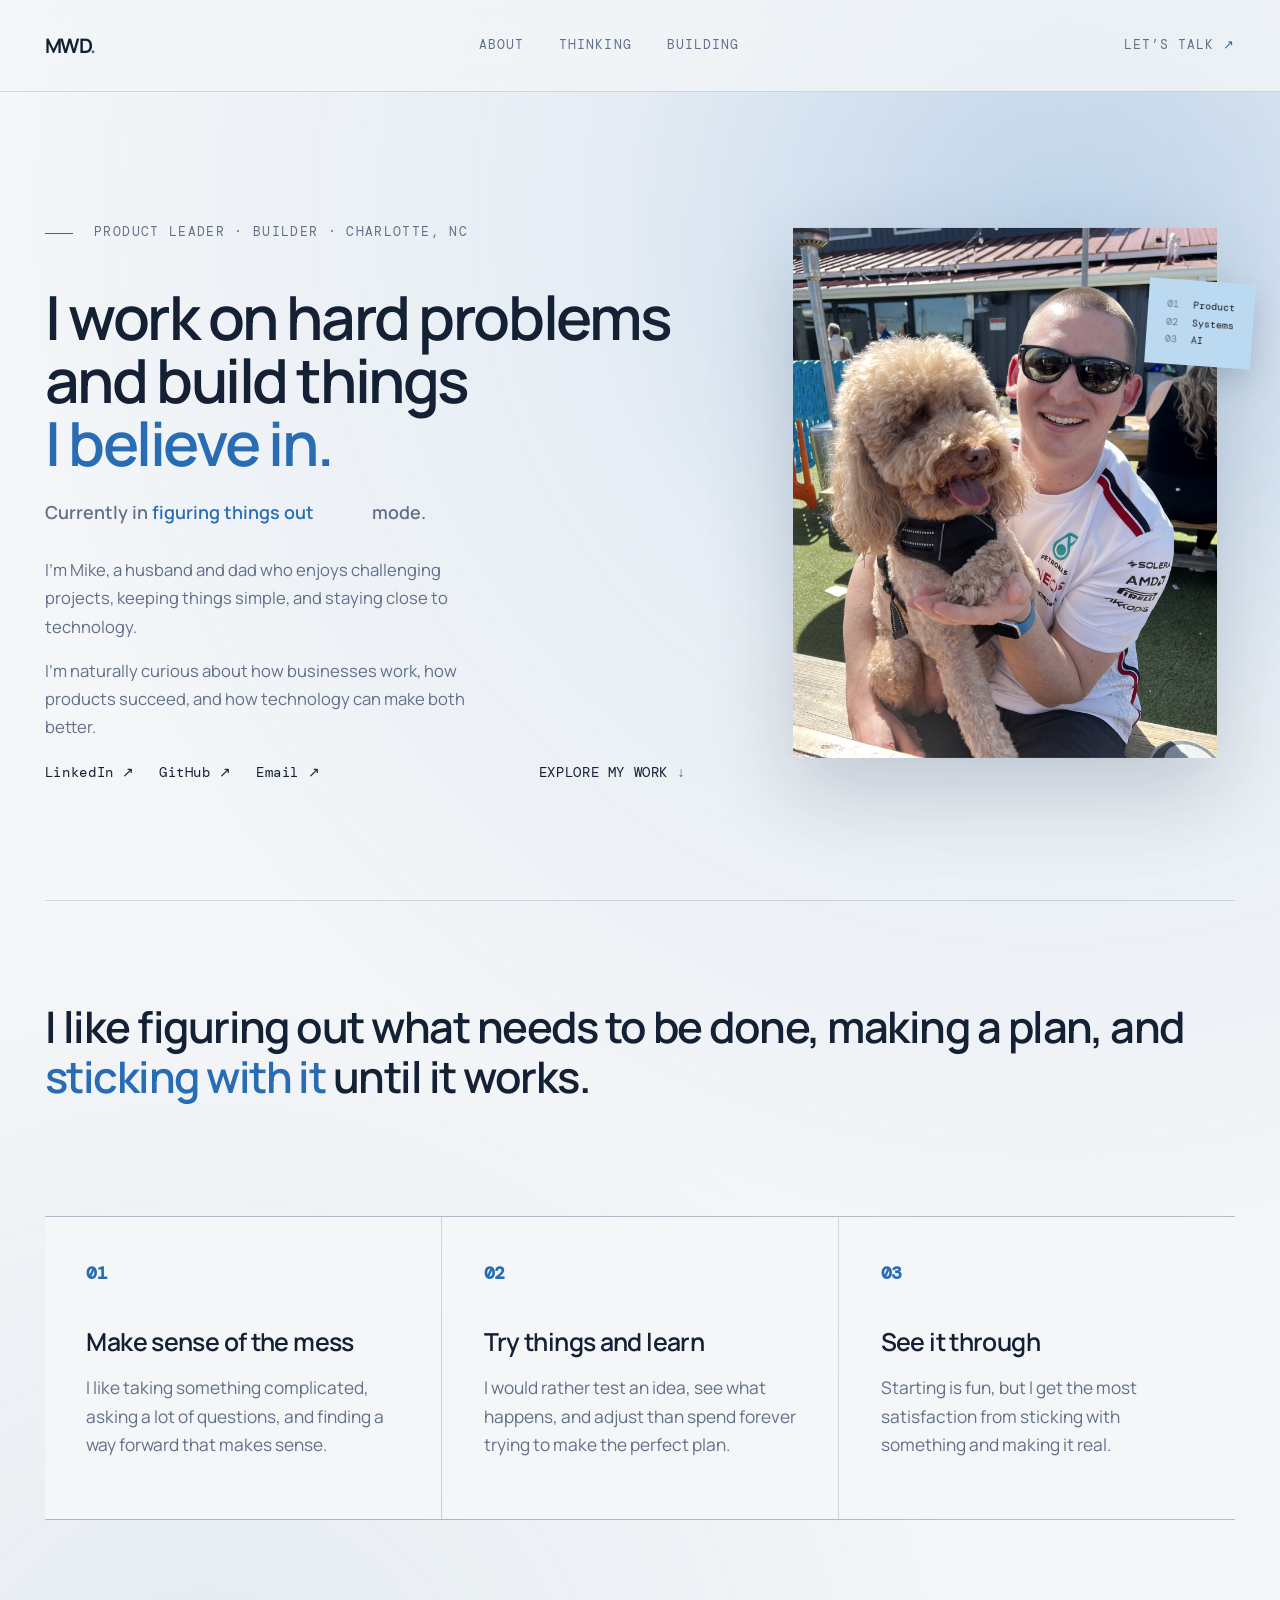
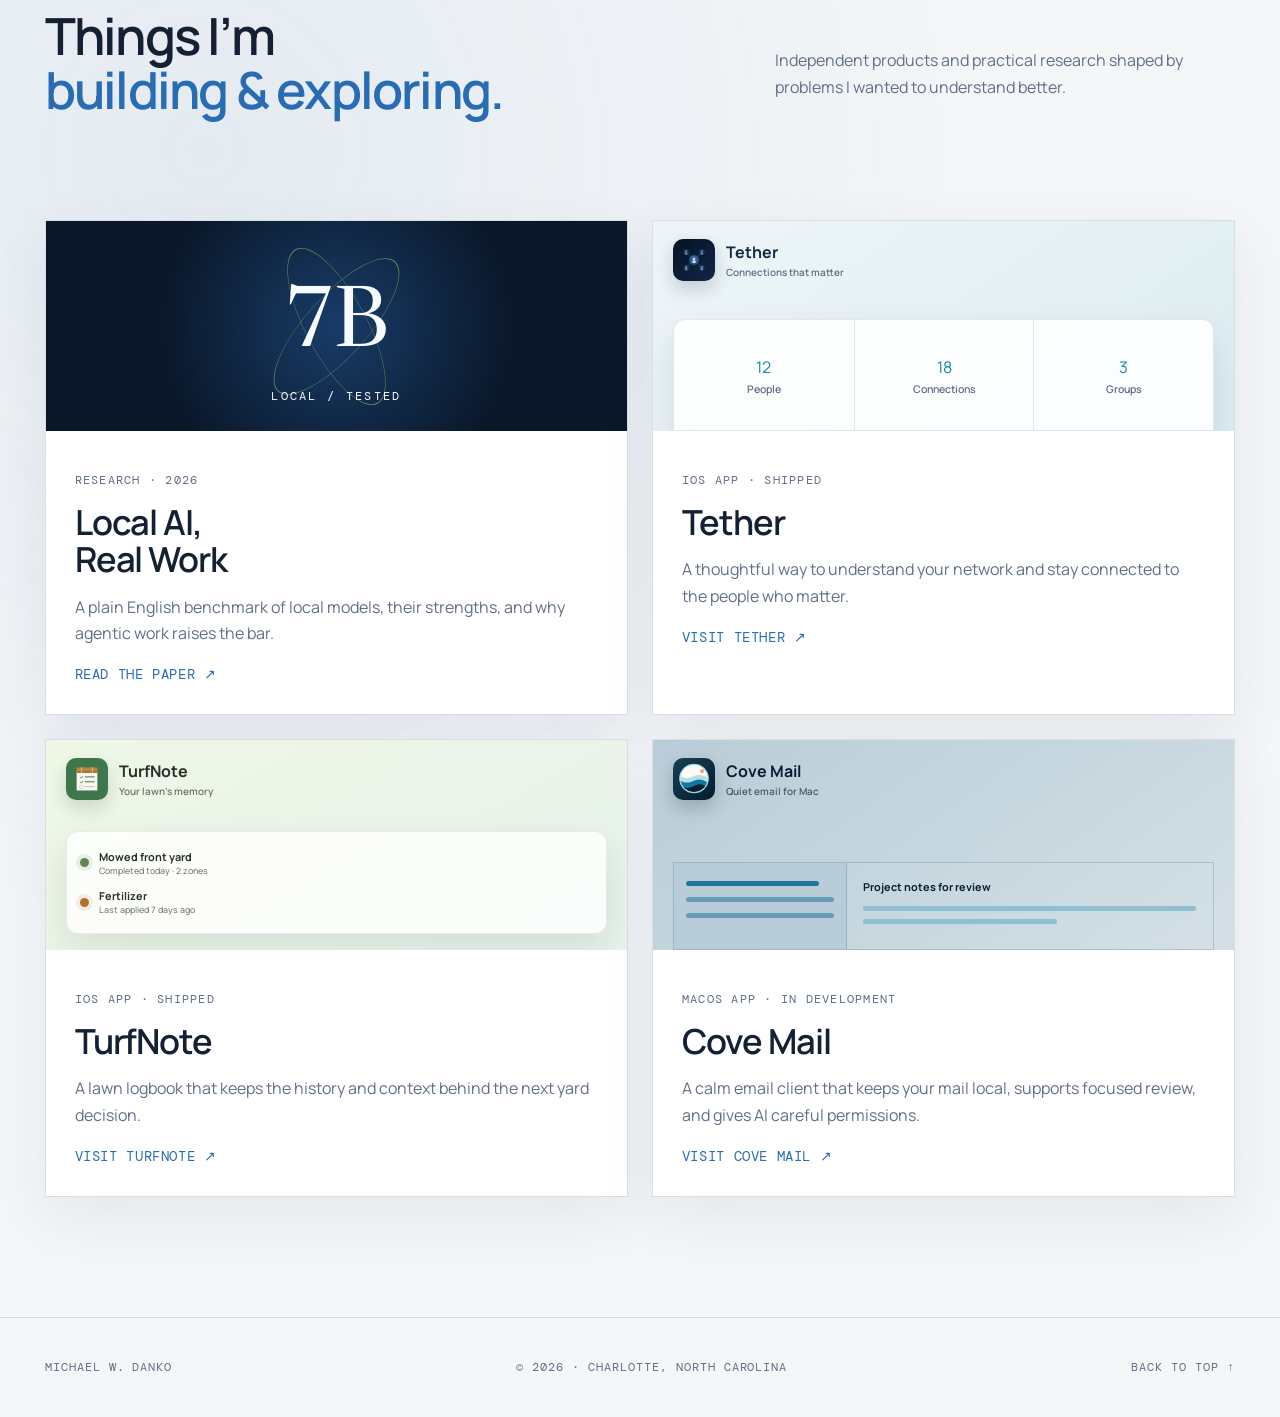
==== commit bda546b0: "fix(hero): keep mode outside rotating text" ====
--- a/index.html
+++ b/index.html
@@ -33,7 +33,7 @@
         <div class="hero-copy reveal">
           <p class="eyebrow"><span></span> Product leader · Builder · Charlotte, NC</p>
           <h1>I work on hard problems<br />and build things<br /><em>I believe in.</em></h1>
-          <p class="mode-line">Currently in: <span id="mode-rotator" aria-live="polite">figuring things out</span></p>
+          <p class="mode-line">Currently in <span id="mode-rotator" aria-live="polite">figuring things out</span> mode.</p>
           <div class="hero-bottom">
             <div class="hero-intro">
               <p>I'm Mike, a husband and dad who enjoys challenging projects, keeping things simple, and staying close to technology.</p>
--- a/styles.css
+++ b/styles.css
@@ -112,7 +112,7 @@
 
 .mode-line span {
   display: inline-block;
-  min-width: 13ch;
+  min-width: 18ch;
   color: var(--lime);
   transition: opacity 180ms ease, transform 180ms ease;
 }
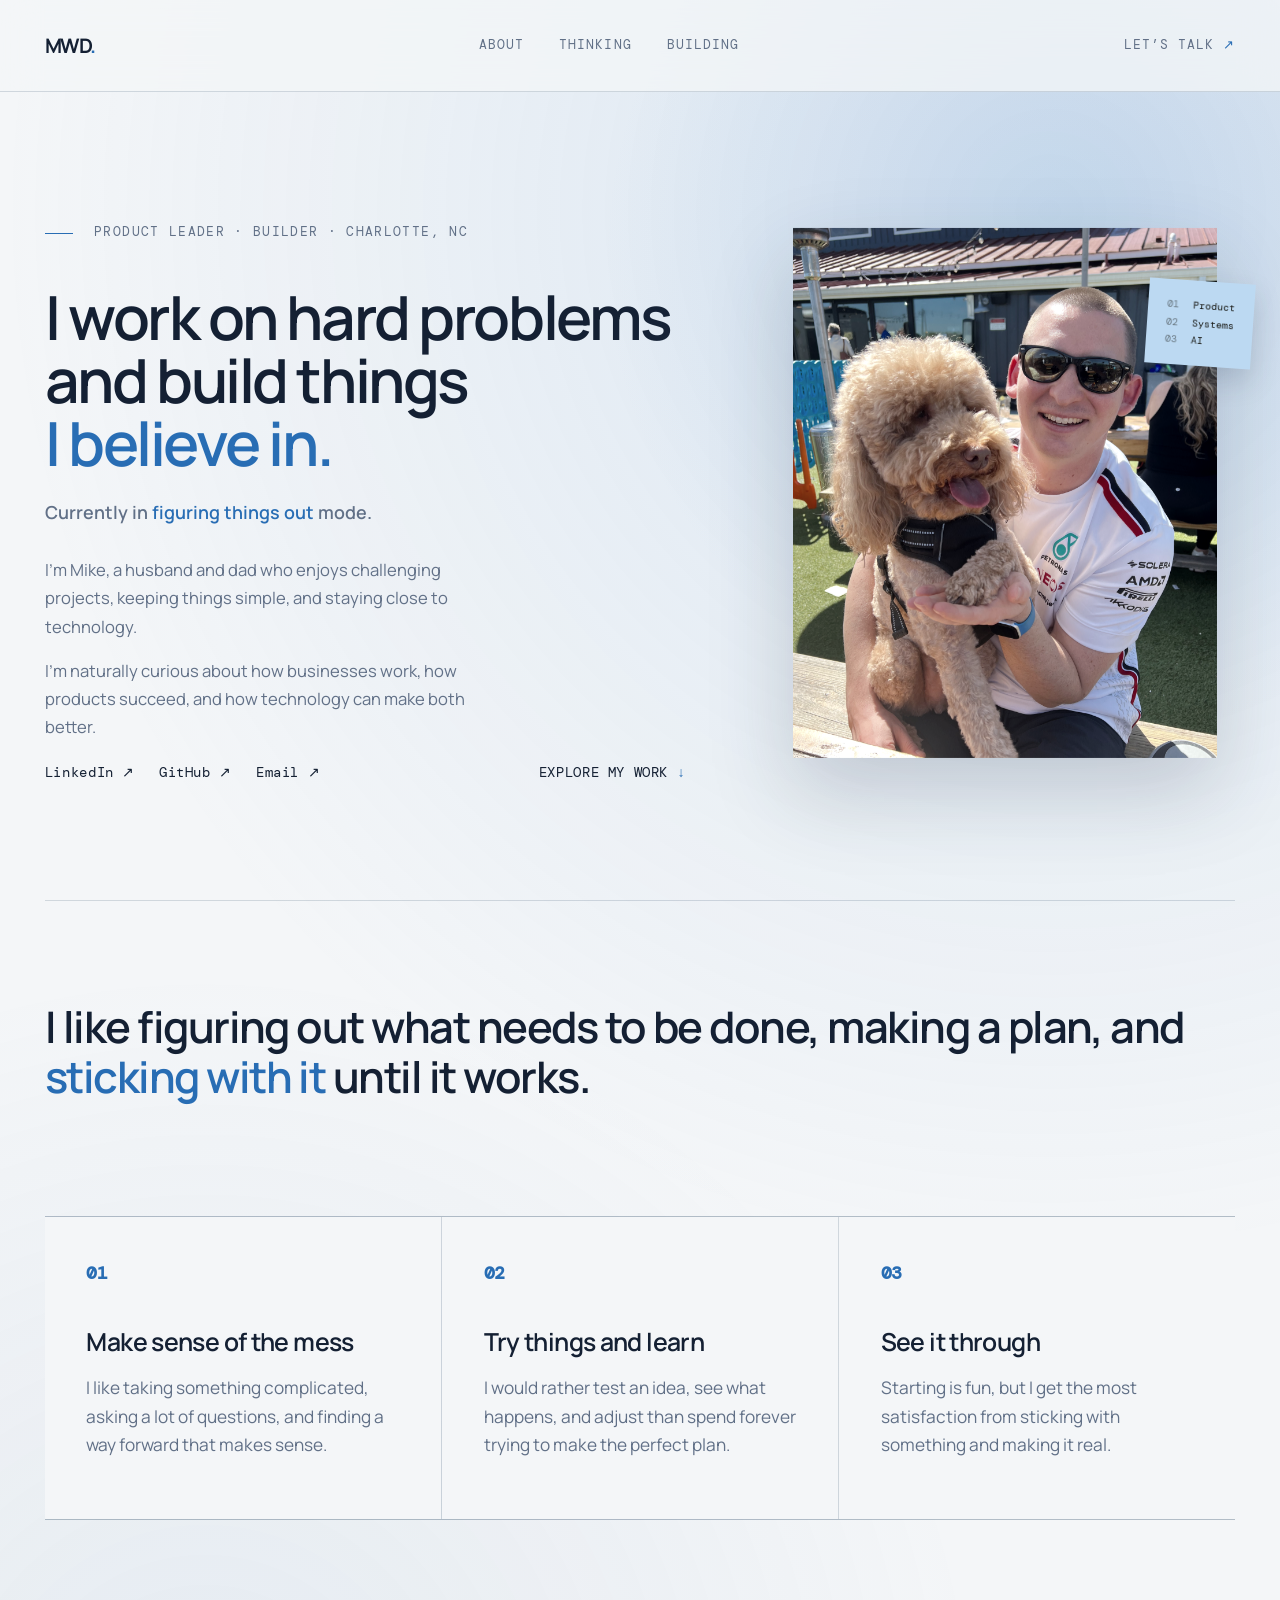
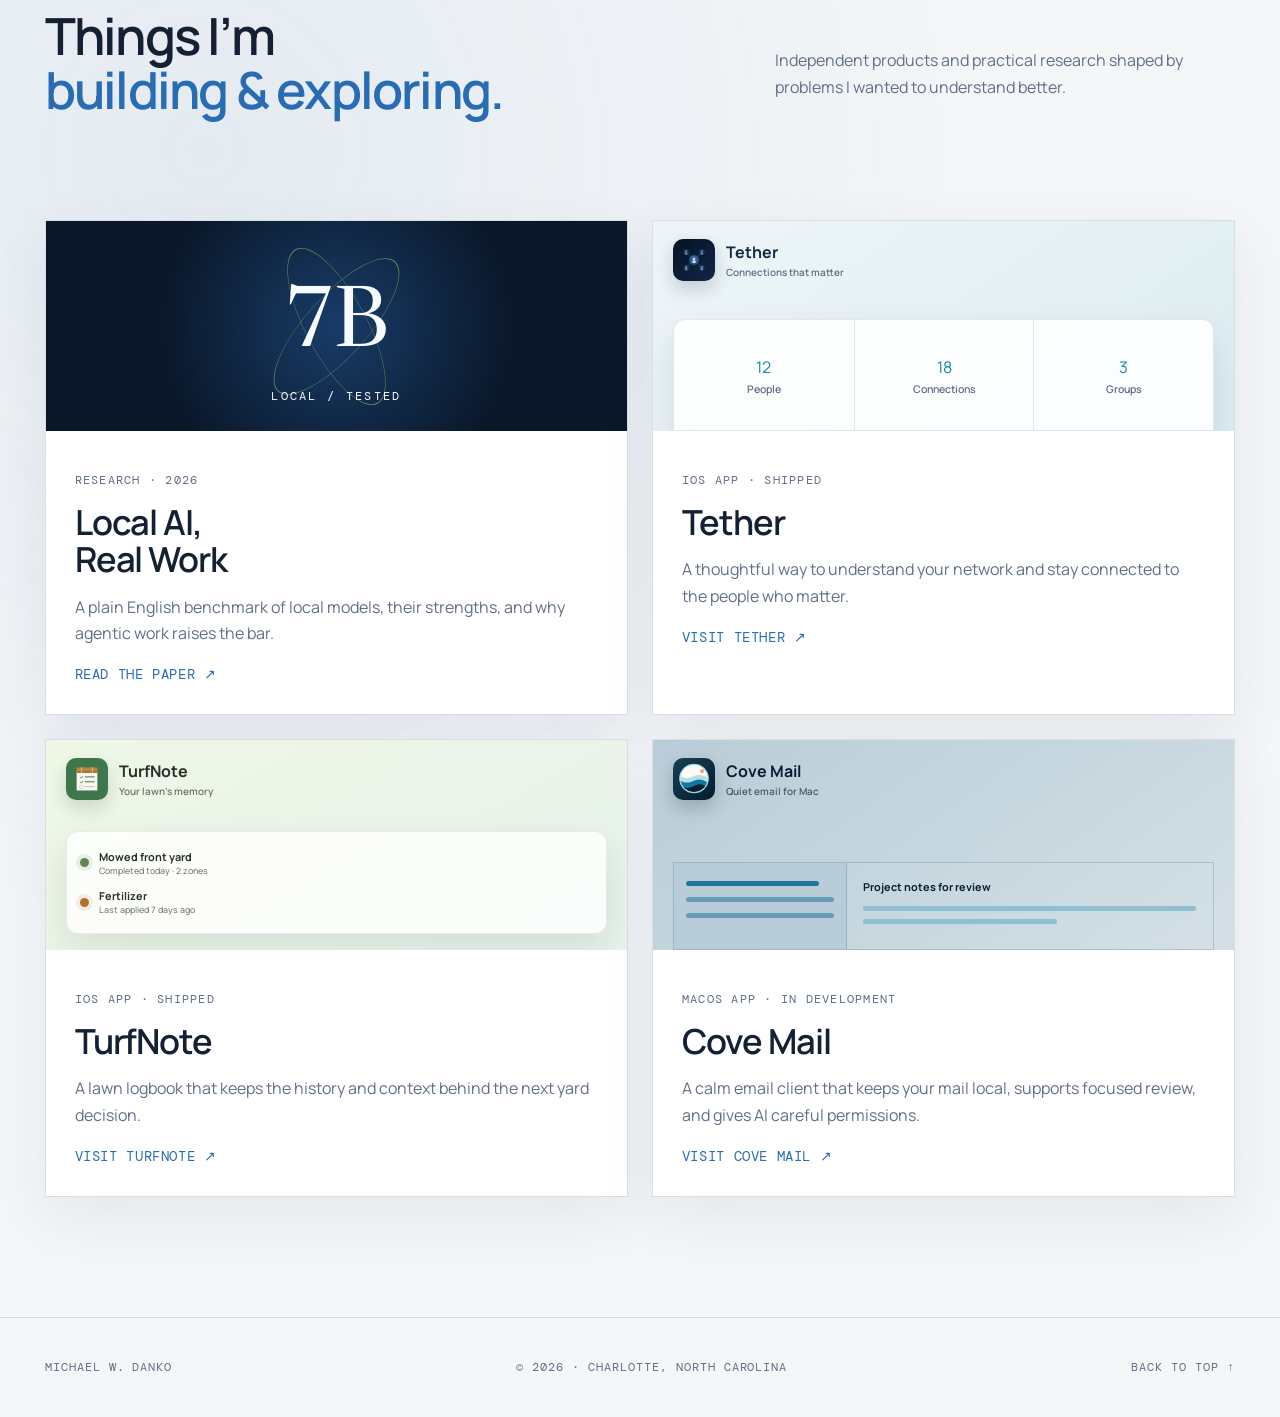
==== commit f6f22067: "fix(hero): prevent stale rotating mode text" ====
--- a/index.html
+++ b/index.html
@@ -16,7 +16,7 @@
     <link rel="preconnect" href="https://fonts.googleapis.com" />
     <link rel="preconnect" href="https://fonts.gstatic.com" crossorigin />
     <link href="https://fonts.googleapis.com/css2?family=DM+Mono:wght@400;500&family=Manrope:wght@400;500;600;700&family=Newsreader:opsz,wght@6..72,400;6..72,500&display=swap" rel="stylesheet" />
-    <link rel="stylesheet" href="styles.css" />
+    <link rel="stylesheet" href="styles.css?v=20260716-2" />
   </head>
   <body>
     <div class="ambient" aria-hidden="true"></div>
@@ -110,6 +110,6 @@
 
     </main>
     <footer><p>Michael W. Danko</p><p>© <span id="year"></span> · Charlotte, North Carolina</p><a href="#top">Back to top ↑</a></footer>
-    <script src="script.js"></script>
+    <script src="script.js?v=20260716-2"></script>
   </body>
 </html>
--- a/styles.css
+++ b/styles.css
@@ -112,7 +112,6 @@
 
 .mode-line span {
   display: inline-block;
-  min-width: 18ch;
   color: var(--lime);
   transition: opacity 180ms ease, transform 180ms ease;
 }
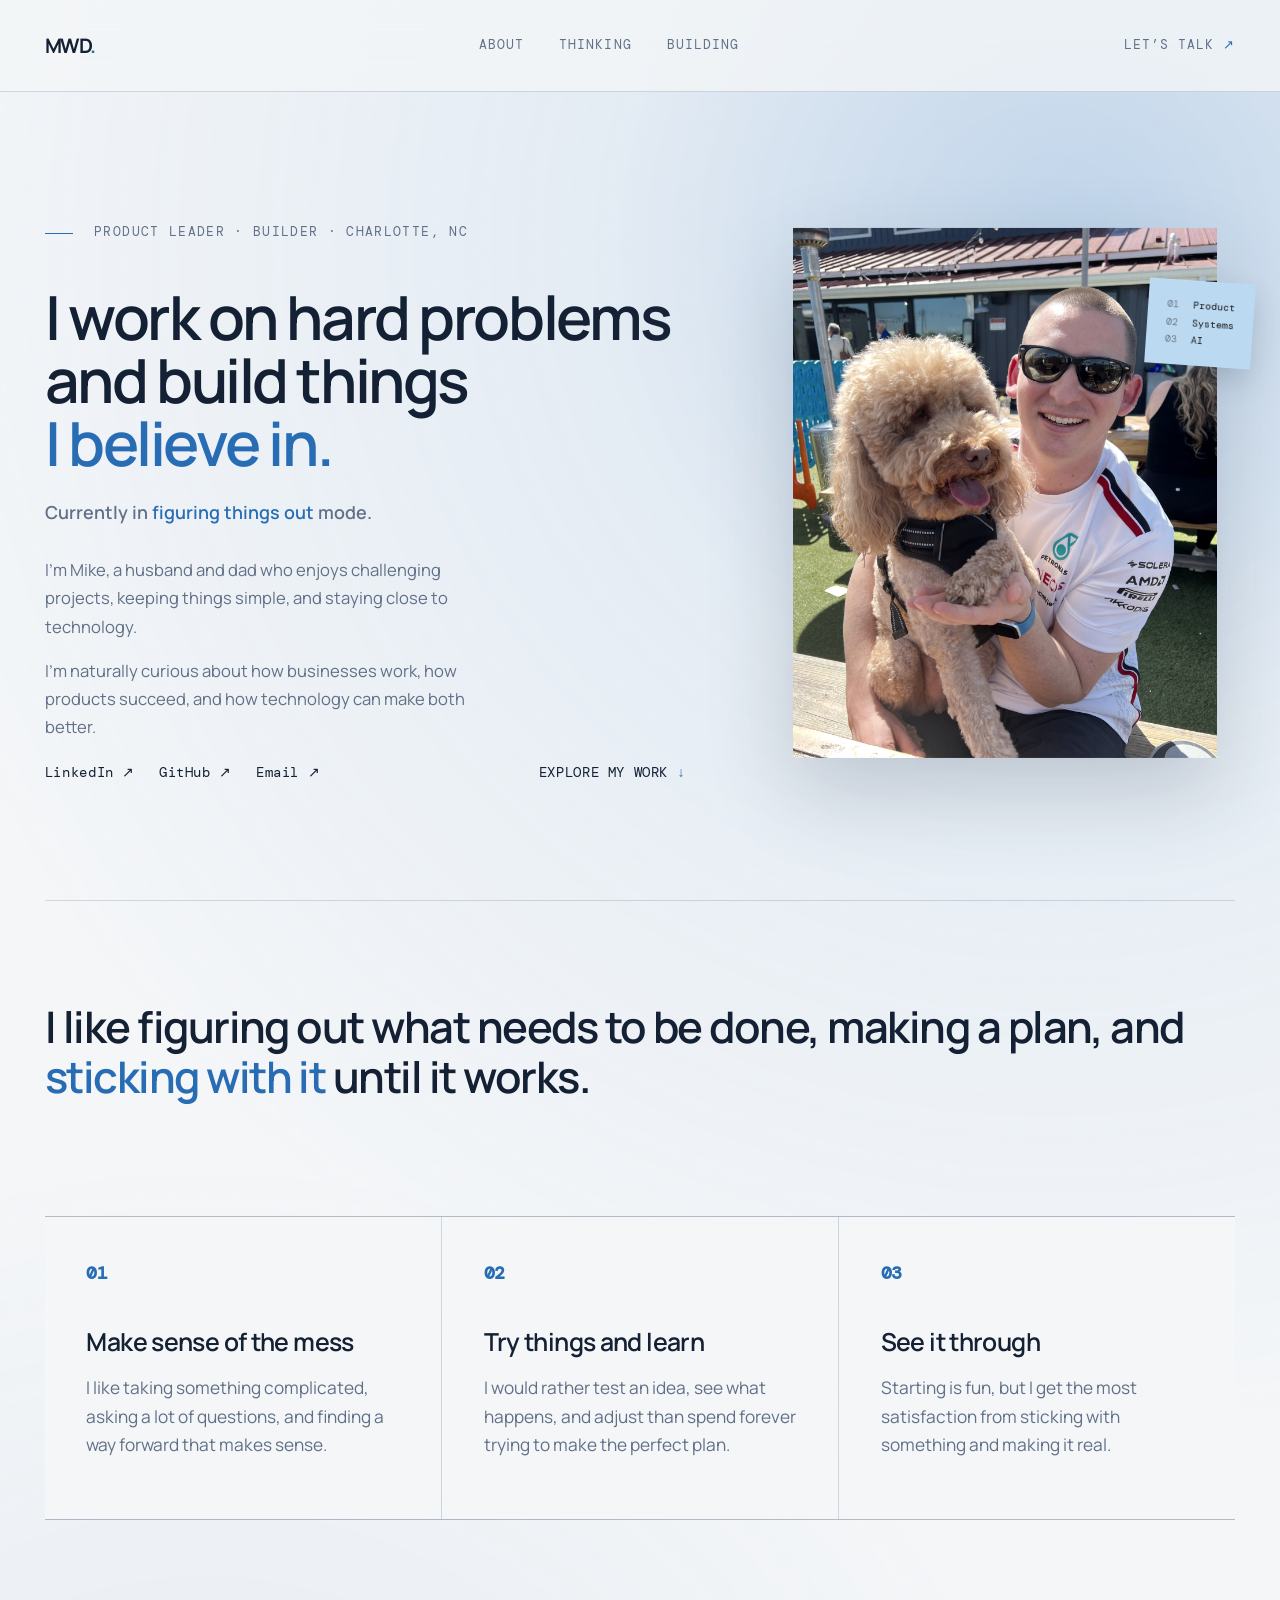
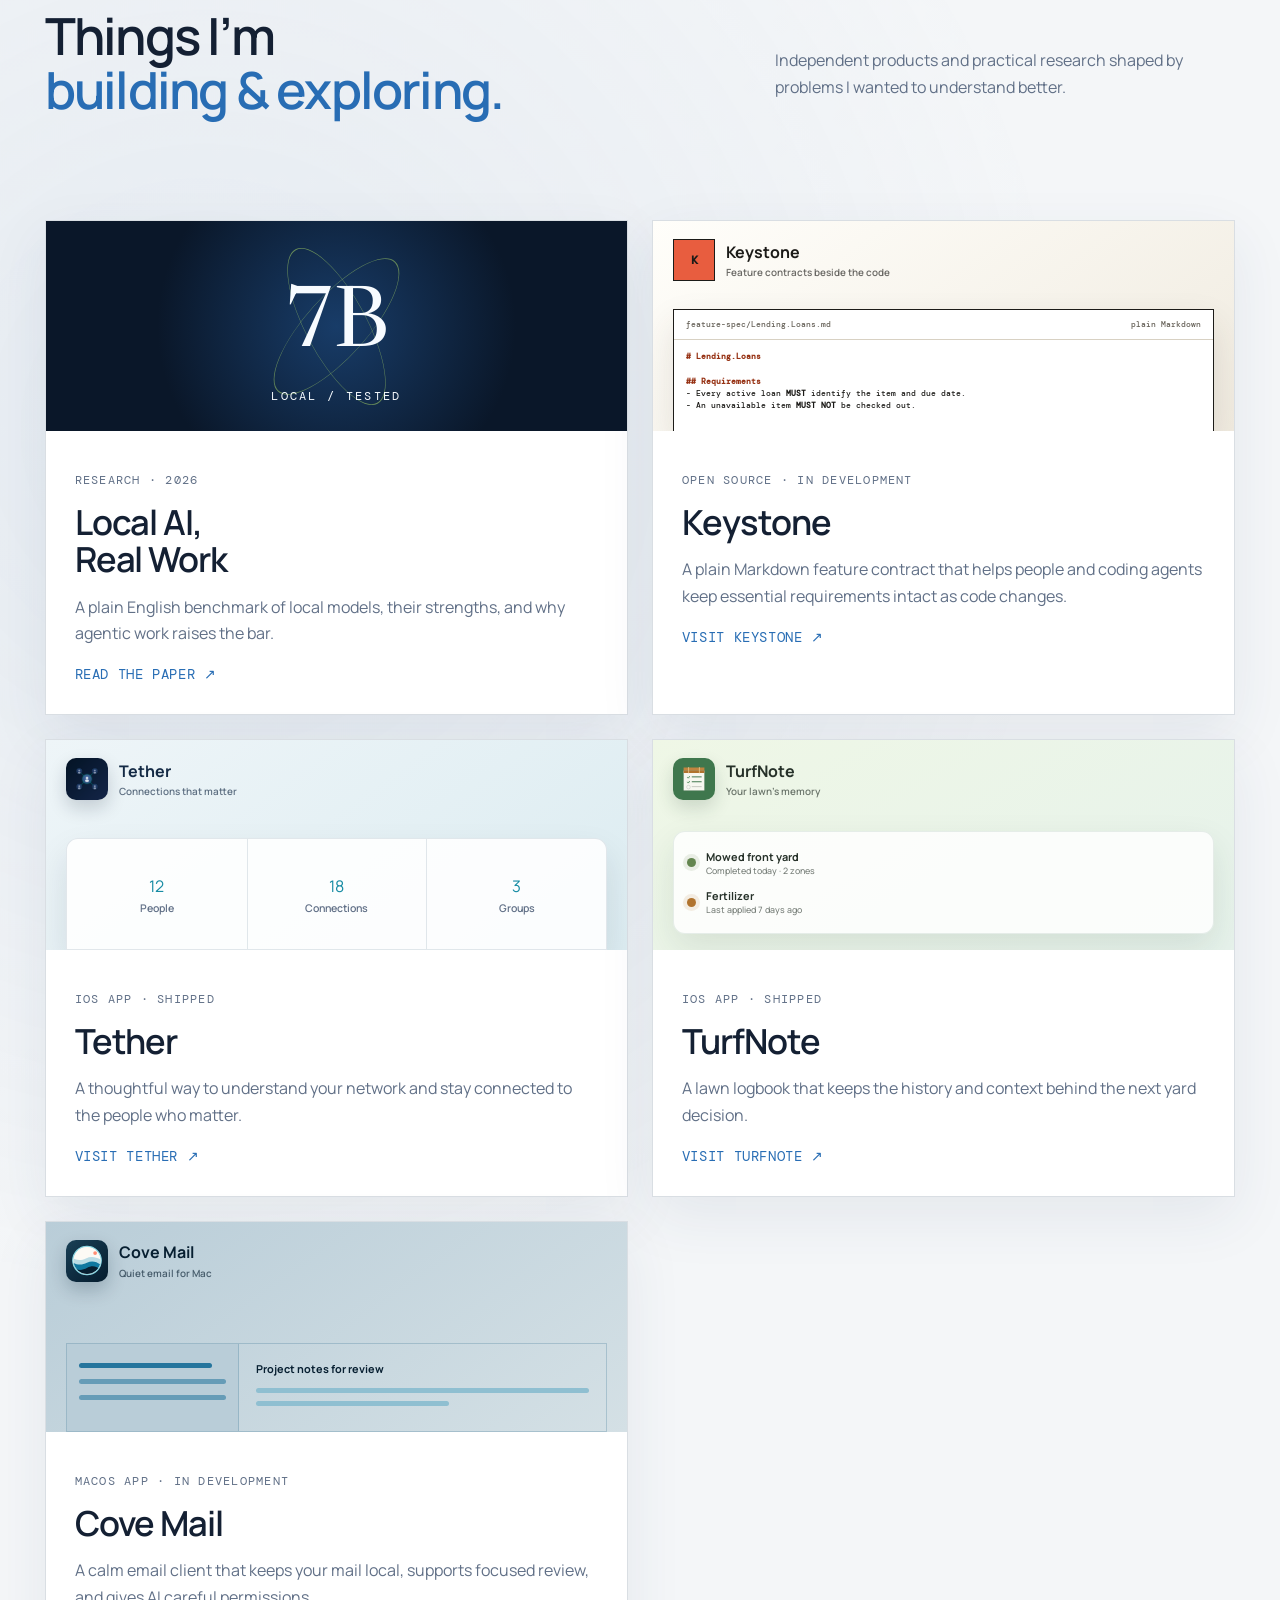
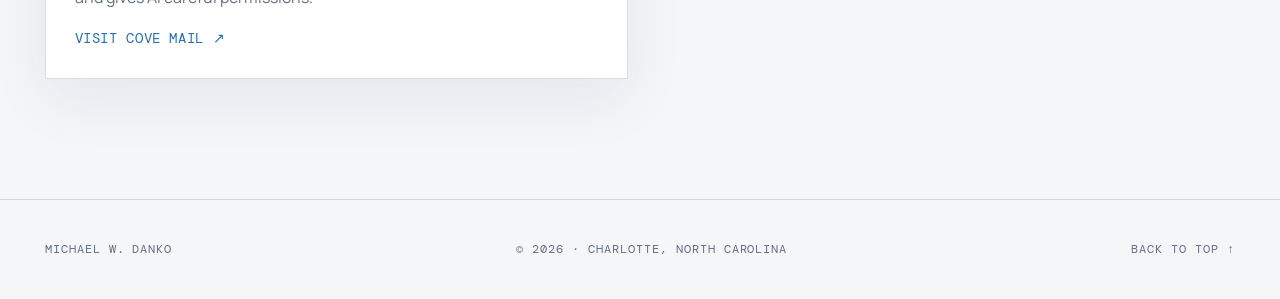
==== commit b046c722: "feat(site): add Keystone project card - Add Keystone to the building and exploring grid.  - Match th" ====
--- a/index.html
+++ b/index.html
@@ -16,7 +16,7 @@
     <link rel="preconnect" href="https://fonts.googleapis.com" />
     <link rel="preconnect" href="https://fonts.gstatic.com" crossorigin />
     <link href="https://fonts.googleapis.com/css2?family=DM+Mono:wght@400;500&family=Manrope:wght@400;500;600;700&family=Newsreader:opsz,wght@6..72,400;6..72,500&display=swap" rel="stylesheet" />
-    <link rel="stylesheet" href="styles.css?v=20260716-2" />
+    <link rel="stylesheet" href="styles.css?v=20260720-1" />
   </head>
   <body>
     <div class="ambient" aria-hidden="true"></div>
@@ -64,6 +64,19 @@
           <a class="work-card work-featured reveal" href="llm-benchmarking.html">
             <div class="work-art research-art" aria-hidden="true"><span class="orbit orbit-a"></span><span class="orbit orbit-b"></span><strong>7B</strong><small>LOCAL / TESTED</small></div>
             <div class="work-copy"><p>Research · 2026</p><h3>Local AI,<br />Real Work</h3><p>A plain English benchmark of local models, their strengths, and why agentic work raises the bar.</p><span class="card-link">Read the paper ↗</span></div>
+          </a>
+          <a class="work-card reveal" href="https://keystone.michaelwdanko.com" target="_blank" rel="noreferrer">
+            <div class="work-art keystone-art" aria-hidden="true">
+              <div class="product-brand keystone-brand">
+                <span class="keystone-mark">K</span>
+                <div><strong>Keystone</strong><span>Feature contracts beside the code</span></div>
+              </div>
+              <div class="keystone-spec">
+                <div><span>feature-spec/Lending.Loans.md</span><span>plain Markdown</span></div>
+                <code><b># Lending.Loans</b><br /><br /><b>## Requirements</b><br />- Every active loan <strong>MUST</strong> identify the item and due date.<br />- An unavailable item <strong>MUST NOT</strong> be checked out.</code>
+              </div>
+            </div>
+            <div class="work-copy"><p>Open source · In development</p><h3>Keystone</h3><p>A plain Markdown feature contract that helps people and coding agents keep essential requirements intact as code changes.</p><span class="card-link">Visit Keystone ↗</span></div>
           </a>
           <a class="work-card reveal" href="https://tether.michaelwdanko.com" target="_blank" rel="noreferrer">
             <div class="work-art tether-art" aria-hidden="true">
--- a/styles.css
+++ b/styles.css
@@ -254,6 +254,15 @@
 .cove-messages strong { display: block; margin-bottom: .75rem; font: 700 .68rem var(--sans); }
 .cove-messages span { display: block; width: 88%; height: 5px; margin-bottom: .5rem; border-radius: 5px; background: #8fbfd1; }
 .cove-messages span:last-child { width: 58%; }
+
+.keystone-art { display: block; padding: 1.1rem 1.25rem; background: linear-gradient(145deg, #fffefa, #f0ebe0); }
+.keystone-brand { color: #1c1b18; }
+.product-brand .keystone-mark { width: 42px; height: 42px; display: grid; place-items: center; flex: 0 0 auto; margin: 0; color: #1c1b18; border: 1px solid #1c1b18; background: #e85d3f; opacity: 1; font: 700 .78rem/1 var(--mono); }
+.keystone-spec { position: absolute; z-index: 2; left: 1.25rem; right: 1.25rem; bottom: 0; height: 122px; overflow: hidden; color: #1c1b18; border: 1px solid #1c1b18; border-bottom: 0; background: #fff; box-shadow: 0 16px 34px rgba(62,48,38,.12); }
+.keystone-spec > div { min-height: 30px; display: flex; align-items: center; justify-content: space-between; gap: 1rem; padding: 0 .75rem; color: #666158; border-bottom: 1px solid #d8d1c3; font: 500 .5rem/1.2 var(--mono); }
+.keystone-spec code { display: block; padding: .65rem .75rem; color: #1c1b18; font: 500 .52rem/1.5 var(--mono); }
+.keystone-spec code b { color: #963113; font-weight: 700; }
+.keystone-spec code strong { font-weight: 700; }
 
 .reveal {
   transition: opacity 850ms cubic-bezier(.22, 1, .36, 1),
